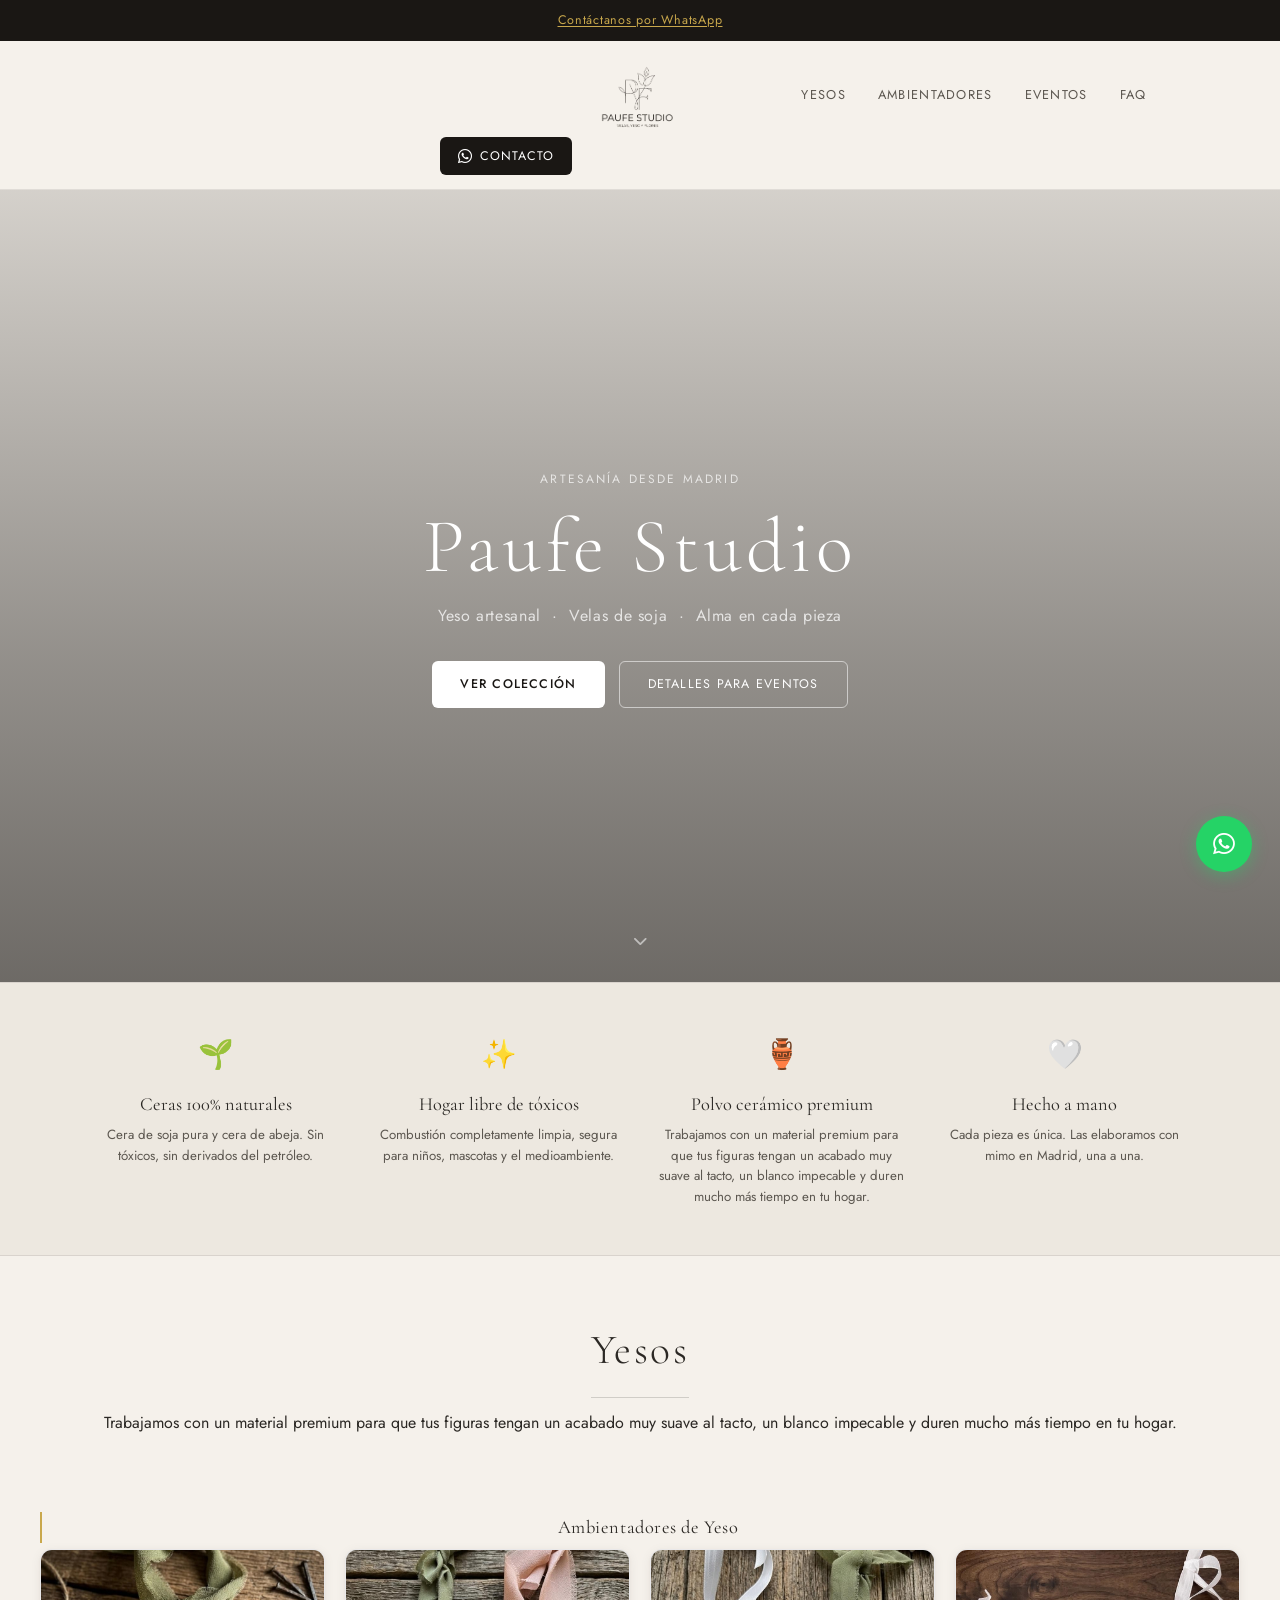
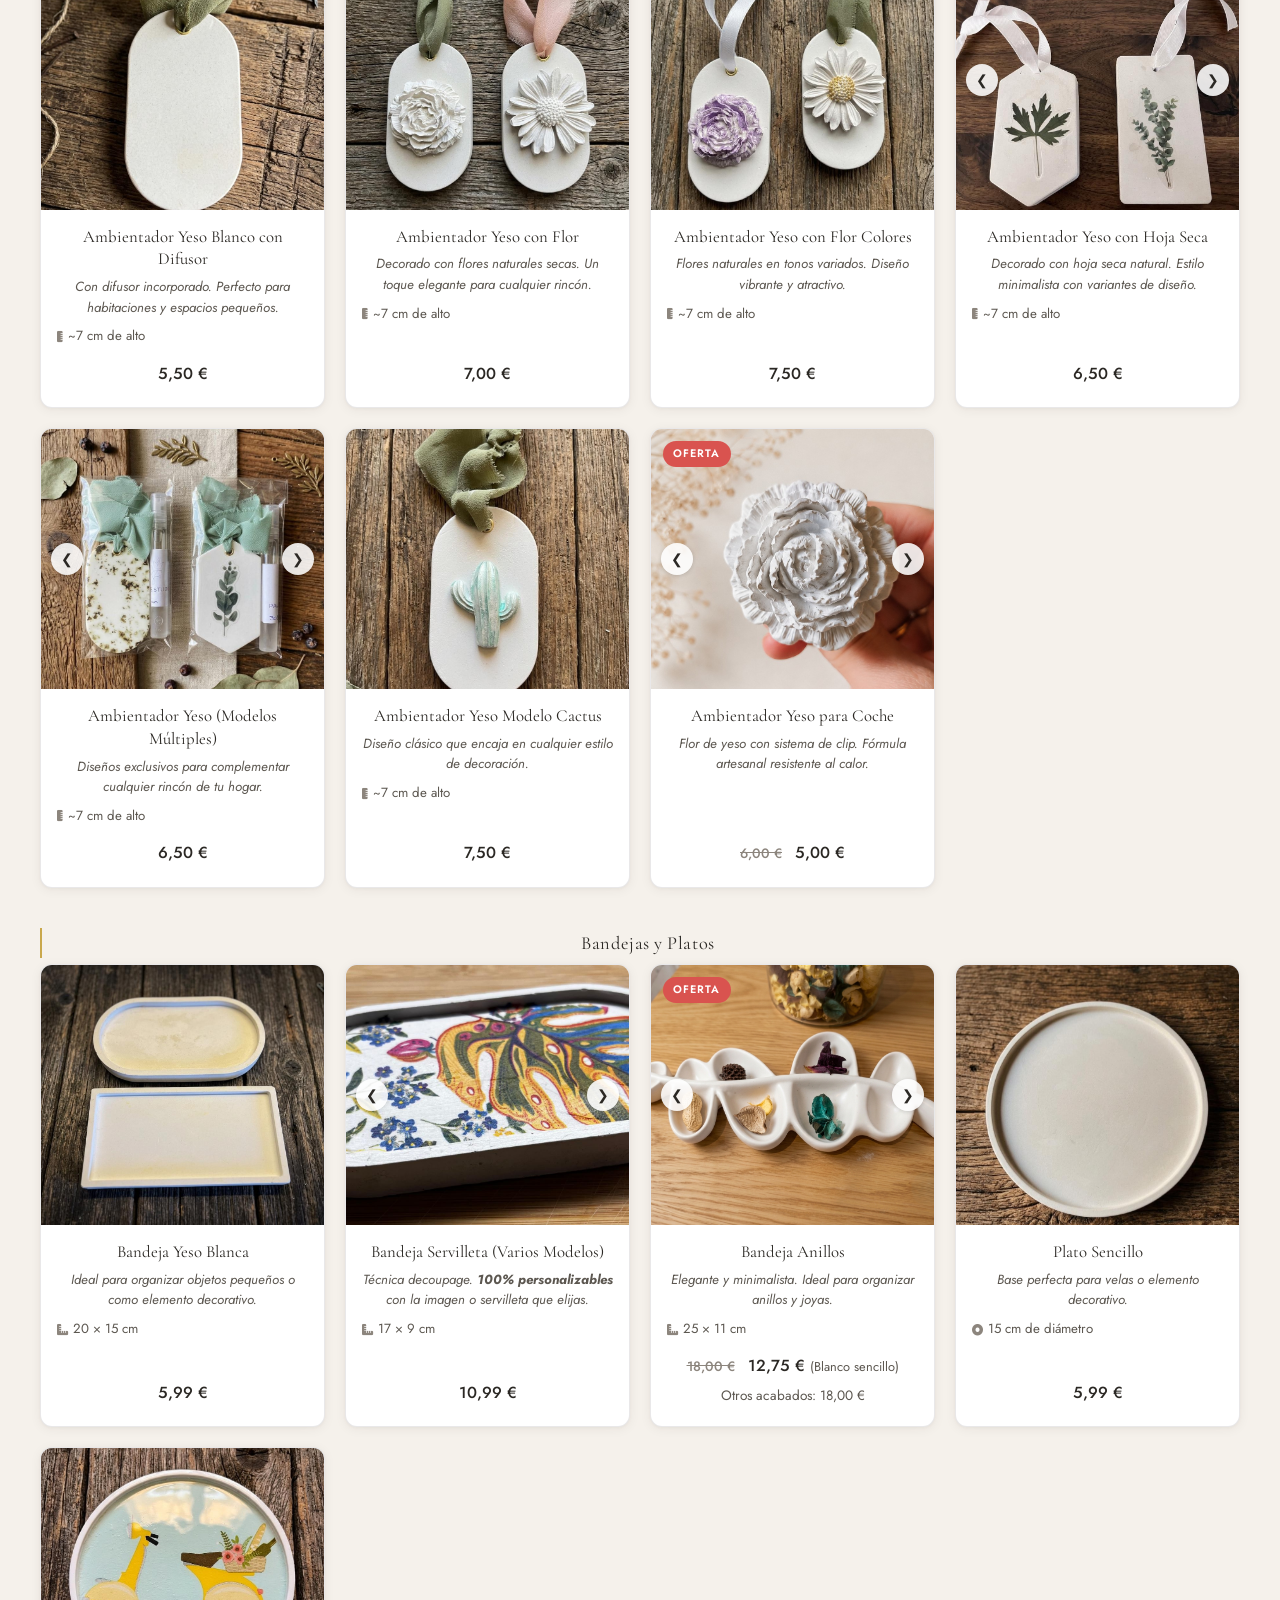
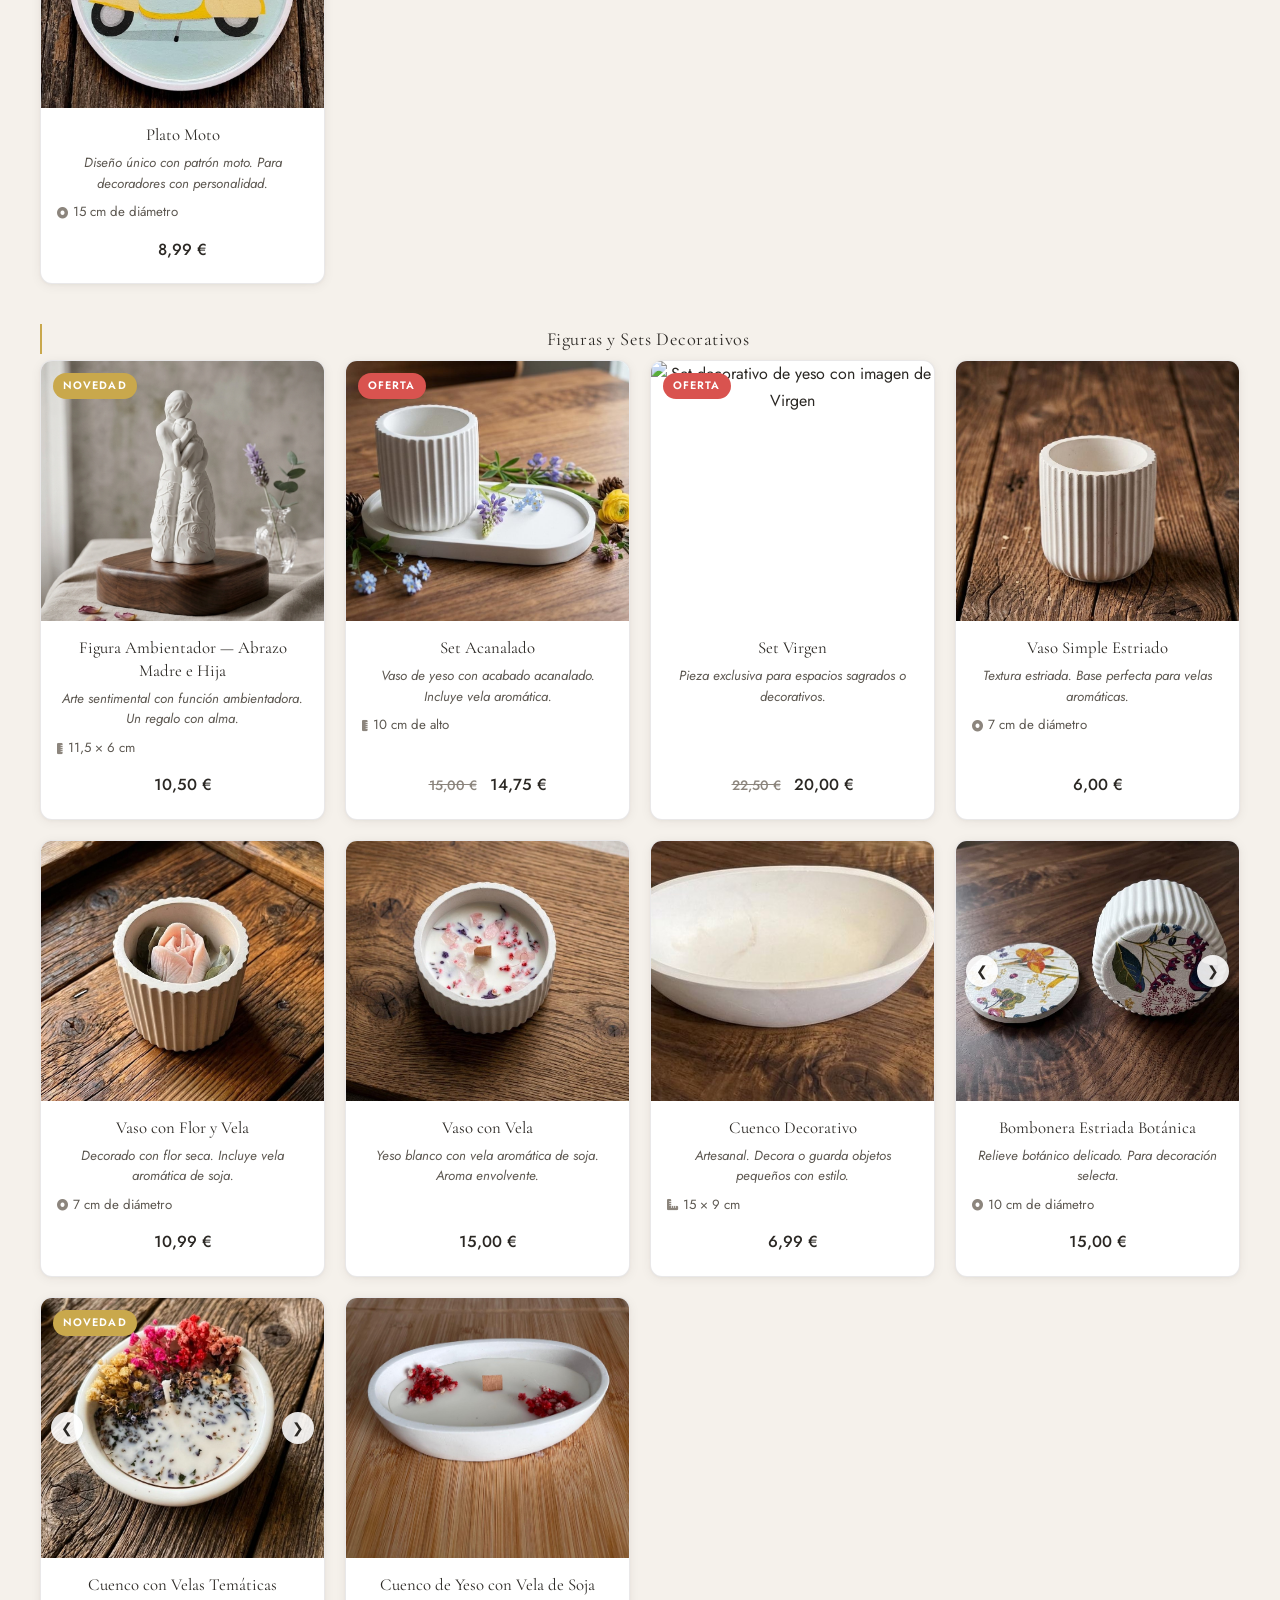
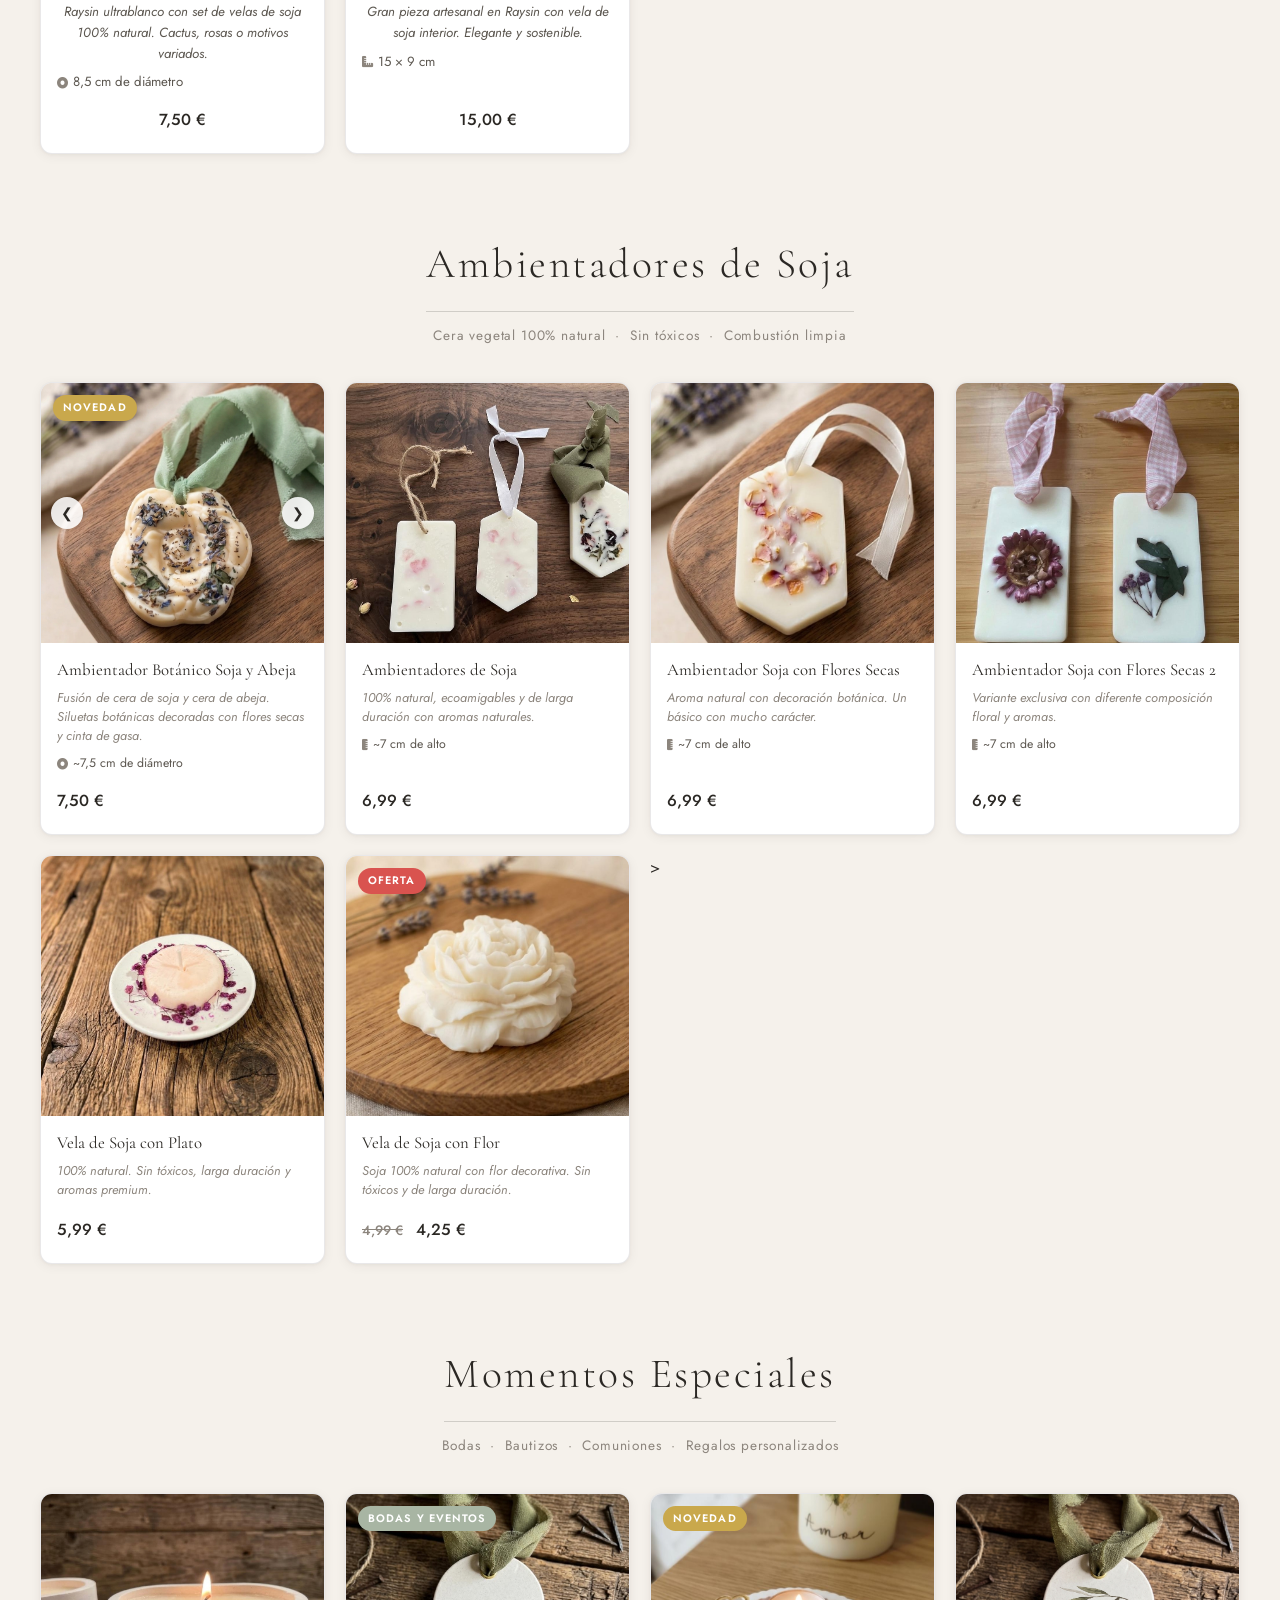
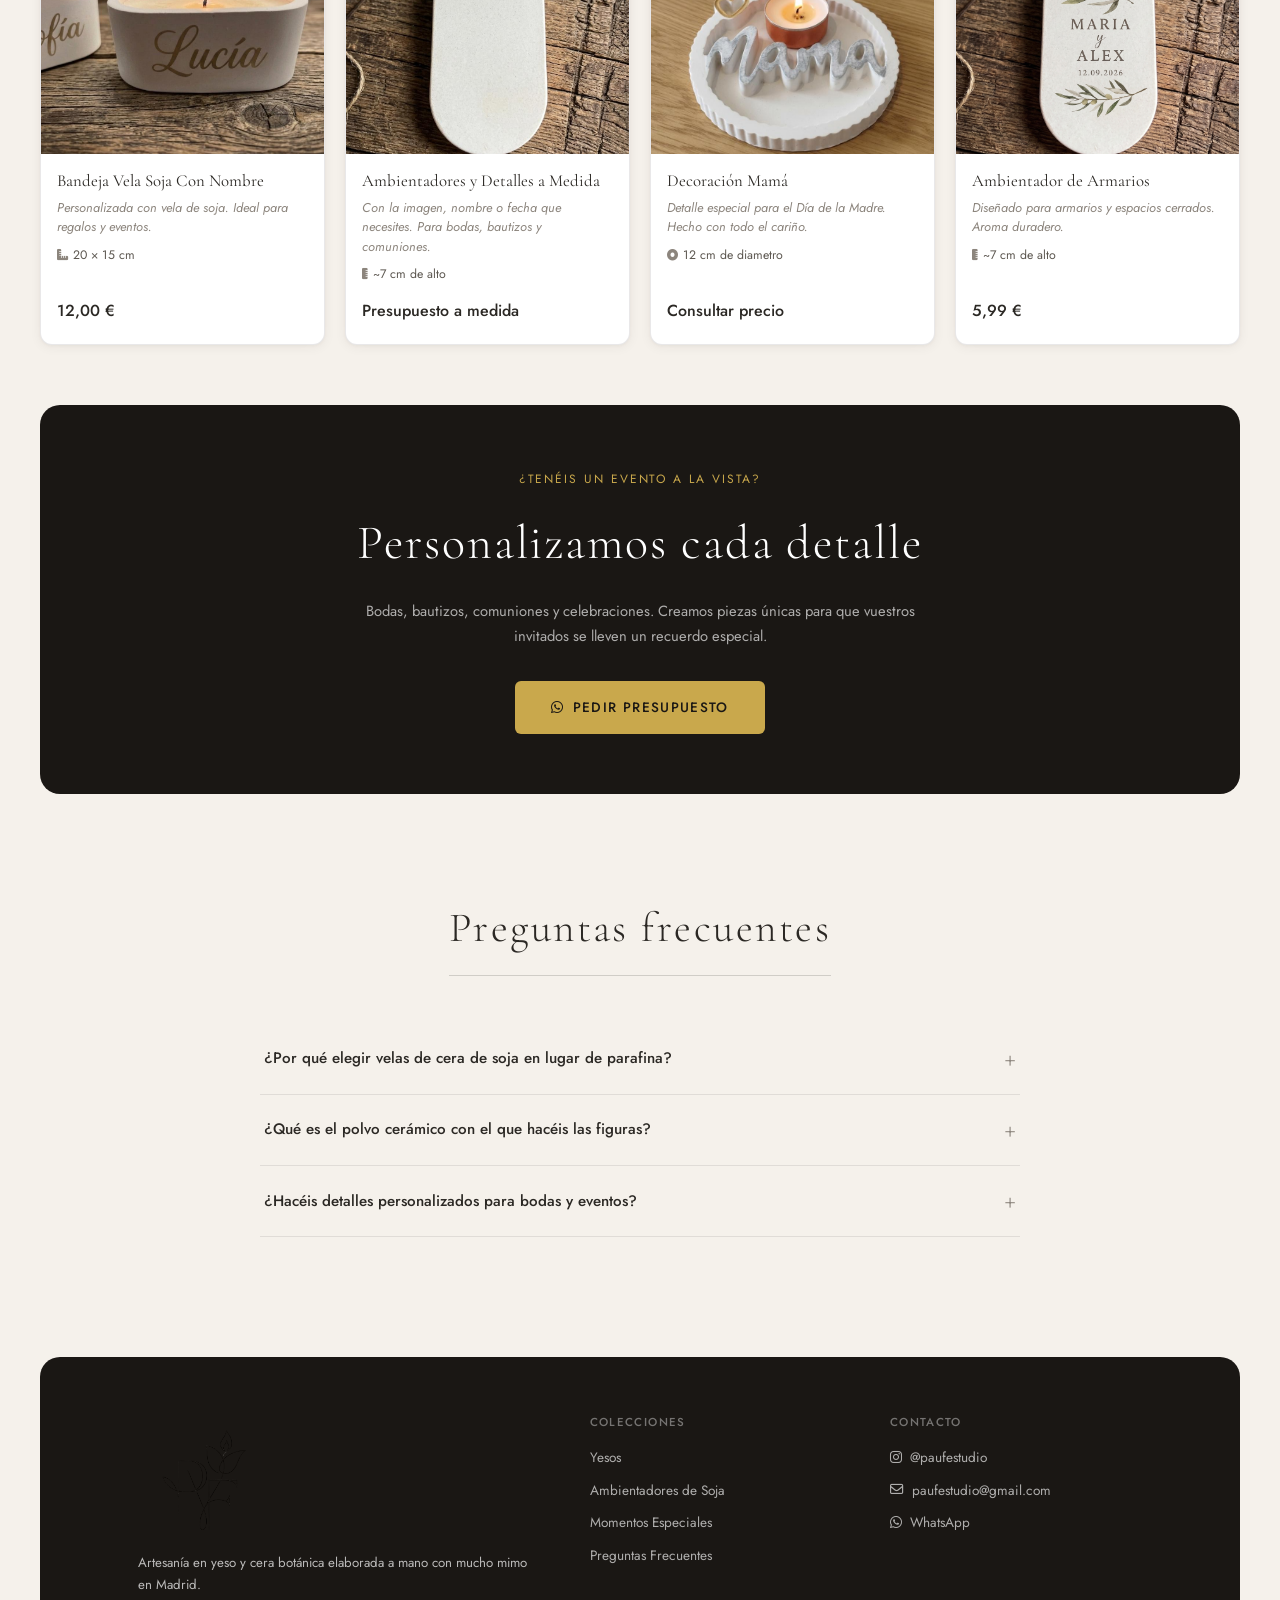
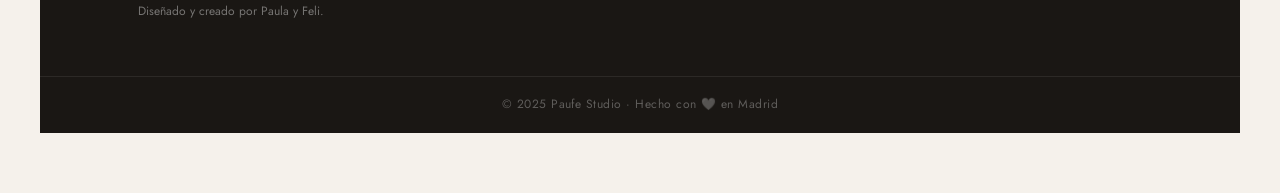
==== index.html @ 8da3b917 "Feat: Actualizar formato visual" ====
<!DOCTYPE html>
<html lang="es">
<head>
  <meta name="google-site-verification" content="SPGCWqAqXhBkE4mcBYiG1uzDIhpgE0pNJFR9-jR3Qe4" />
  <meta charset="UTF-8">
  <meta name="viewport" content="width=device-width, initial-scale=1.0">
  <meta name="description" content="Descubre Paufe Studio. Figuras decorativas de yeso artesanal y velas de cera de soja pura 100% natural. Detalles para eventos y decoración ecológica sin tóxicos desde Madrid.">
  <title>Paufe Studio | Velas de Soja, Yeso Artesanal y Decoración Sostenible</title>
  <link rel="stylesheet" href="https://cdnjs.cloudflare.com/ajax/libs/font-awesome/6.0.0-beta3/css/all.min.css">
  <link rel="preconnect" href="https://fonts.googleapis.com">
  <link href="https://fonts.googleapis.com/css2?family=Cormorant+Garamond:ital,wght@0,300;0,400;0,600;1,300;1,400&family=Jost:wght@300;400;500&display=swap" rel="stylesheet">
  <link rel="stylesheet" href="style.css">
  <link rel="icon" type="image/png" href="favicon.png">
</head>
<body>

  <audio id="musicaFondo" loop>
    <source src="audio/Where_Light_Settles.mp3" type="audio/mpeg">
  </audio>

  <!-- BARRA DE ANUNCIO -->
  <div class="announcement-bar">
    
    <a href="https://wa.me/34614591836">Contáctanos por WhatsApp</a>
  </div>

  <!-- NAVBAR -->
  <header class="navbar" id="navbar">
    <div class="nav-left">
      <button class="mobile-menu-toggle" id="mobileMenuToggle" aria-label="Abrir menú categorías">
        <i class="fas fa-bars"></i>
      </button>
    </div>
    <div class="logo-container">
      <a href="#inicio">
        <img src="cabecera-removebg.png" alt="Paufe Studio" class="logo">
      </a>
    </div>
    <nav class="nav-links" aria-label="Navegación principal">
      <a href="#yesos">Yesos</a>
      <a href="#soja">Ambientadores</a>
      <a href="#especiales">Eventos</a>
      <a href="#faq">FAQ</a>
    </nav>
    <div class="nav-right">
      <a href="https://wa.me/34614591836?text=¡Hola!%20He%20visto%20la%20web%20y%20me%20gustaría%20pedir%20información." class="btn-contact">
        <i class="fab fa-whatsapp"></i> Contacto
      </a>
    </div>
  </header>

  <!-- OVERLAY + SIDEBAR MÓVIL -->
  <div class="sidebar-overlay" id="sidebarOverlay"></div>
  <div class="sidebar-menu" id="sidebarMenu" aria-hidden="true">
    <button class="sidebar-close" id="sidebarClose" aria-label="Cerrar menú">&times;</button>
    <div class="sidebar-header">
      <img src="LogoPAUFE-removebg.png" alt="Logo Paufe Studio" class="sidebar-logo">
    </div>
    <nav class="products-nav" aria-label="Categorías">
      <h3>Categorías</h3>
      <ul>
        <li>
          <a href="#yesos"><i class="fas fa-palette"></i> Yesos</a>
          <ul>
            <li><a href="#yesos-ambientadores"><i class="fas fa-wind"></i> Ambientadores</a></li>
            <li><a href="#yesos-bandejas"><i class="fas fa-inbox"></i> Bandejas y Platos</a></li>
            <li><a href="#yesos-figuras"><i class="fas fa-shapes"></i> Figuras y Sets</a></li>
          </ul>
        </li>
        <li><a href="#soja"><i class="fas fa-seedling"></i> Ambientadores Soja</a></li>
        <li><a href="#especiales"><i class="fas fa-gift"></i> Momentos Especiales</a></li>
        <li><a href="#faq"><i class="fas fa-question-circle"></i> Preguntas frecuentes</a></li>
      </ul>
    </nav>
    <div class="sidebar-footer">
      <a href="https://www.instagram.com/paufestudio" target="_blank" aria-label="Instagram"><i class="fab fa-instagram"></i></a>
      <a href="mailto:paufestudio@gmail.com" aria-label="Email"><i class="far fa-envelope"></i></a>
    </div>
  </div>

  <!-- HERO -->
  <section id="inicio" class="hero" aria-label="Inicio">
    <div class="hero-bg" id="heroBg"></div>
    <div class="hero-overlay">
      <span class="hero-eyebrow">Artesanía desde Madrid</span>
      <h1>Paufe Studio</h1>
      <p>Yeso artesanal &nbsp;·&nbsp; Velas de soja &nbsp;·&nbsp; Alma en cada pieza</p>
      <div class="hero-actions">
        <a href="#yesos" class="btn-primary">Ver colección</a>
        <a href="#especiales" class="btn-ghost">Detalles para eventos</a>
      </div>
    </div>
    <div class="hero-scroll-hint" aria-hidden="true">
      <i class="fas fa-chevron-down"></i>
    </div>
  </section>

  <!-- PROPUESTA DE VALOR -->
  <section id="filosofia" class="values-section" aria-label="Nuestra filosofía">
    <div class="values-grid">
      <div class="value-item">
        <div class="value-icon" aria-hidden="true">🌱</div>
        <h3>Ceras 100% naturales</h3>
        <p>Cera de soja pura y cera de abeja. Sin tóxicos, sin derivados del petróleo.</p>
      </div>
      <div class="value-item">
        <div class="value-icon" aria-hidden="true">✨</div>
        <h3>Hogar libre de tóxicos</h3>
        <p>Combustión completamente limpia, segura para niños, mascotas y el medioambiente.</p>
      </div>
      <div class="value-item">
        <div class="value-icon" aria-hidden="true">🏺</div>
        <h3>Polvo cerámico premium</h3>
        <p>Trabajamos con un material premium para que tus figuras tengan un acabado muy suave al tacto, un blanco impecable y duren mucho más tiempo en tu hogar.</p>
      </div>
      <div class="value-item">
        <div class="value-icon" aria-hidden="true">🤍</div>
        <h3>Hecho a mano</h3>
        <p>Cada pieza es única. Las elaboramos con mimo en Madrid, una a una.</p>
      </div>
    </div>
  </section>

  <!-- CONTENIDO PRINCIPAL -->
  <main class="main-content">

    <!-- SECCIÓN: YESOS -->
    <section id="yesos" aria-label="Yesos">
      <div class="section-header">
        <h2 class="category-title">Yesos</h2>
        <p>Trabajamos con un material premium para que tus figuras tengan un acabado muy suave al tacto, un blanco impecable y duren mucho más tiempo en tu hogar.</p>
    </div>
      <div class="value-item">
  

      <h3 class="subcategory-title" id="yesos-ambientadores">Ambientadores de Yeso</h3>
      <div class="products-grid">

        <div class="file-card">
          <img src="AmbientadoresYeso.jpeg" alt="Ambientador de yeso blanco con difusor" loading="lazy">
          <div class="file-info">
            <h4>Ambientador Yeso Blanco con Difusor</h4>
            <p class="product-description">Con difusor incorporado. Perfecto para habitaciones y espacios pequeños.</p>
            <p class="product-measurements"><i class="fas fa-ruler-vertical" aria-hidden="true"></i> ~7 cm de alto</p>
            <span class="file-price">5,50 €</span>
          </div>
        </div>

        <div class="file-card">
          <img src="AmbientadoresYesoFlor.jpeg" alt="Ambientador de yeso con flor natural seca" loading="lazy">
          <div class="file-info">
            <h4>Ambientador Yeso con Flor</h4>
            <p class="product-description">Decorado con flores naturales secas. Un toque elegante para cualquier rincón.</p>
            <p class="product-measurements"><i class="fas fa-ruler-vertical" aria-hidden="true"></i> ~7 cm de alto</p>
            <span class="file-price">7,00 €</span>
          </div>
        </div>

        <div class="file-card">
          <img src="AmbientadoreYesoFlorColores.jpeg" alt="Ambientador de yeso con flores de colores" loading="lazy">
          <div class="file-info">
            <h4>Ambientador Yeso con Flor Colores</h4>
            <p class="product-description">Flores naturales en tonos variados. Diseño vibrante y atractivo.</p>
            <p class="product-measurements"><i class="fas fa-ruler-vertical" aria-hidden="true"></i> ~7 cm de alto</p>
            <span class="file-price">7,50 €</span>
          </div>
        </div>

        <div class="file-card product-card">
          <div class="carousel-container" id="carousel-hoja-seca">
            <div class="carousel-inner">
              <img src="AmbientadoresYesoHojaSeca.jpeg" class="active" alt="Ambientador yeso con hoja seca - vista 1" loading="lazy">
              <img src="AmbientadoresYesoHojaSeca1.jpeg" alt="Ambientador yeso con hoja seca - vista 2" loading="lazy">
            </div>
            <button class="nav-btn prev" onclick="cambiarSlide('carousel-hoja-seca', -1)" aria-label="Imagen anterior">&#10094;</button>
            <button class="nav-btn next" onclick="cambiarSlide('carousel-hoja-seca', 1)" aria-label="Imagen siguiente">&#10095;</button>
          </div>
          <div class="file-info">
            <h4>Ambientador Yeso con Hoja Seca</h4>
            <p class="product-description">Decorado con hoja seca natural. Estilo minimalista con variantes de diseño.</p>
            <p class="product-measurements"><i class="fas fa-ruler-vertical" aria-hidden="true"></i> ~7 cm de alto</p>
            <span class="file-price">6,50 €</span>
          </div>
        </div>

        <div class="file-card product-card">
          <div class="carousel-container" id="carousel-ambientadores-modelos">
            <div class="carousel-inner">
              <img src="AmbientadoresYeso2.jpeg" class="active" alt="Ambientador de yeso modelo 2" loading="lazy">
              <img src="AmbientadoresYeso3.jpeg" alt="Ambientador de yeso modelo 3" loading="lazy">
            </div>
            <button class="nav-btn prev" onclick="cambiarSlide('carousel-ambientadores-modelos', -1)" aria-label="Imagen anterior">&#10094;</button>
            <button class="nav-btn next" onclick="cambiarSlide('carousel-ambientadores-modelos', 1)" aria-label="Imagen siguiente">&#10095;</button>
          </div>
          <div class="file-info">
            <h4>Ambientador Yeso (Modelos Múltiples)</h4>
            <p class="product-description">Diseños exclusivos para complementar cualquier rincón de tu hogar.</p>
            <p class="product-measurements"><i class="fas fa-ruler-vertical" aria-hidden="true"></i> ~7 cm de alto</p>
            <span class="file-price">6,50 €</span>
          </div>
        </div>

        <div class="file-card">
          <img src="AmbientadorYeso.jpeg" alt="Ambientador de yeso modelo cactus" loading="lazy">
          <div class="file-info">
            <h4>Ambientador Yeso Modelo Cactus</h4>
            <p class="product-description">Diseño clásico que encaja en cualquier estilo de decoración.</p>
            <p class="product-measurements"><i class="fas fa-ruler-vertical" aria-hidden="true"></i> ~7 cm de alto</p>
            <span class="file-price">7,50 €</span>
          </div>
        </div>

        <div class="file-card product-card">
          <span class="badge-novedad badge-oferta">Oferta</span>
          <div class="carousel-container" id="carousel-coche">
            <div class="carousel-inner">
              <img src="AmbientadorYesoCoche1.jpeg" class="active" alt="Ambientador para coche en forma de flor de yeso artesanal" loading="lazy">
              <img src="AmbientadorYesoCoche2.jpeg" alt="Vista del clip del ambientador para coche" loading="lazy">
            </div>
            <button class="nav-btn prev" onclick="cambiarSlide('carousel-coche', -1)" aria-label="Imagen anterior">&#10094;</button>
            <button class="nav-btn next" onclick="cambiarSlide('carousel-coche', 1)" aria-label="Imagen siguiente">&#10095;</button>
          </div>
          <div class="file-info">
            <h4>Ambientador Yeso para Coche</h4>
            <p class="product-description">Flor de yeso con sistema de clip. Fórmula artesanal resistente al calor.</p>
            <span class="file-price">
              <span class="price-original">6,00 €</span> 5,00 €
            </span>
          </div>
        </div>

      </div>

      <h3 class="subcategory-title" id="yesos-bandejas">Bandejas y Platos</h3>
      <div class="products-grid">

        <div class="file-card">
          <img src="BandejasYesoBlancas.jpeg" alt="Bandeja de yeso blanca artesanal" loading="lazy">
          <div class="file-info">
            <h4>Bandeja Yeso Blanca</h4>
            <p class="product-description">Ideal para organizar objetos pequeños o como elemento decorativo.</p>
            <p class="product-measurements"><i class="fas fa-ruler-combined" aria-hidden="true"></i> 20 × 15 cm</p>
            <span class="file-price">5,99 €</span>
          </div>
        </div>

        <div class="file-card product-card">
          <div class="carousel-container" id="carousel-bandejas-servilleta">
            <div class="carousel-inner">
              <img src="BandejaYesoServilletaModelo1.jpeg" class="active" alt="Bandeja servilleta decoupage - modelo 1" loading="lazy">
              <img src="BandejaYesoServilletaModelo2.jpeg" alt="Bandeja servilleta decoupage - modelo 2" loading="lazy">
              <img src="BandejaYesoRectangularServilleta.jpeg" alt="Bandeja rectangular con servilleta" loading="lazy">
              <img src="BandejaYesoHojaSEca.jpeg" alt="Bandeja de yeso con hoja seca" loading="lazy">
            </div>
            <button class="nav-btn prev" onclick="cambiarSlide('carousel-bandejas-servilleta', -1)" aria-label="Imagen anterior">&#10094;</button>
            <button class="nav-btn next" onclick="cambiarSlide('carousel-bandejas-servilleta', 1)" aria-label="Imagen siguiente">&#10095;</button>
          </div>
          <div class="file-info">
            <h4>Bandeja Servilleta (Varios Modelos)</h4>
            <p class="product-description">Técnica decoupage. <strong>100% personalizables</strong> con la imagen o servilleta que elijas.</p>
            <p class="product-measurements"><i class="fas fa-ruler-combined" aria-hidden="true"></i> 17 × 9 cm</p>
            <span class="file-price">10,99 €</span>
          </div>
        </div>

        <div class="file-card product-card">
          
		  <span class="badge-novedad badge-oferta">Oferta</span>
          <div class="carousel-container" id="carousel-bandeja-anillos">
            <div class="carousel-inner">
              <img src="BandejaAnillos.png" class="active" alt="Bandeja de yeso minimalista para anillos y joyas" loading="lazy">
              <img src="BandejaAnillosDorado.jpeg" alt="Bandeja para joyas en yeso con detalle dorado" loading="lazy">
            </div>
            <button class="nav-btn prev" onclick="cambiarSlide('carousel-bandeja-anillos', -1)" aria-label="Imagen anterior">&#10094;</button>
            <button class="nav-btn next" onclick="cambiarSlide('carousel-bandeja-anillos', 1)" aria-label="Imagen siguiente">&#10095;</button>
          </div>
          <div class="file-info">
            <h4>Bandeja Anillos</h4>
            <p class="product-description">Elegante y minimalista. Ideal para organizar anillos y joyas.</p>
            <p class="product-measurements"><i class="fas fa-ruler-combined" aria-hidden="true"></i> 25 × 11 cm</p>
            <!-- Actualización de precios y acabados -->
			<span class="file-price">
			  <span class="price-original">18,00 €</span> 12,75 € <span style="font-size: 0.8rem; font-weight: normal; color: var(--text-mid);">(Blanco sencillo)</span>
			  <div style="font-size: 0.85rem; font-weight: normal; color: var(--text-mid); margin-top: 4px;">Otros acabados: 18,00 €</div>
			</span>
          </div>
        </div>

        <div class="file-card">
          <img src="plato.jpeg" alt="Plato de yeso sencillo" loading="lazy">
          <div class="file-info">
            <h4>Plato Sencillo</h4>
            <p class="product-description">Base perfecta para velas o elemento decorativo.</p>
            <p class="product-measurements"><i class="fas fa-circle-dot" aria-hidden="true"></i> 15 cm de diámetro</p>
            <span class="file-price">5,99 €</span>
          </div>
        </div>

        <div class="file-card">
          <img src="platoMoto.jpeg" alt="Plato de yeso con diseño moto" loading="lazy">
          <div class="file-info">
            <h4>Plato Moto</h4>
            <p class="product-description">Diseño único con patrón moto. Para decoradores con personalidad.</p>
            <p class="product-measurements"><i class="fas fa-circle-dot" aria-hidden="true"></i> 15 cm de diámetro</p>
            <span class="file-price">8,99 €</span>
          </div>
        </div>

      </div>

      <h3 class="subcategory-title" id="yesos-figuras">Figuras y Sets Decorativos</h3>
      <div class="products-grid">

        <div class="file-card">
          <span class="badge-novedad">Novedad</span>
          <img src="AbrazoMadreHija.png" alt="Figura decorativa de yeso abrazo madre e hija" loading="lazy">
          <div class="file-info">
            <h4>Figura Ambientador — Abrazo Madre e Hija</h4>
            <p class="product-description">Arte sentimental con función ambientadora. Un regalo con alma.</p>
            <p class="product-measurements"><i class="fas fa-ruler-vertical" aria-hidden="true"></i> 11,5 × 6 cm</p>
            <span class="file-price">10,50 €</span>
          </div>
        </div>

        <div class="file-card">
          <span class="badge-novedad badge-oferta">Oferta</span>
          <img src="SetAcanalado.jpeg" alt="Set de yeso acanalado con vela aromática" loading="lazy">
          <div class="file-info">
            <h4>Set Acanalado</h4>
            <p class="product-description">Vaso de yeso con acabado acanalado. Incluye vela aromática.</p>
            <p class="product-measurements"><i class="fas fa-ruler-vertical" aria-hidden="true"></i> 10 cm de alto</p>
            <span class="file-price">
              <span class="price-original">15,00 €</span> 14,75 €
            </span>
          </div>
        </div>

        <div class="file-card">
          <span class="badge-novedad badge-oferta">Oferta</span>
          <img src="SetVirgen.png" alt="Set decorativo de yeso con imagen de Virgen" loading="lazy">
          <div class="file-info">
            <h4>Set Virgen</h4>
            <p class="product-description">Pieza exclusiva para espacios sagrados o decorativos.</p>
            <span class="file-price">
              <span class="price-original">22,50 €</span> 20,00 €
            </span>
          </div>
        </div>

        <div class="file-card">
          <img src="VasoYeso.jpeg" alt="Vaso de yeso simple estriado" loading="lazy">
          <div class="file-info">
            <h4>Vaso Simple Estriado</h4>
            <p class="product-description">Textura estriada. Base perfecta para velas aromáticas.</p>
            <p class="product-measurements"><i class="fas fa-circle-dot" aria-hidden="true"></i> 7 cm de diámetro</p>
            <span class="file-price">6,00 €</span>
          </div>
        </div>

        <div class="file-card">
          <img src="VasoFlorVela.jpeg" alt="Vaso de yeso con flor seca y vela de soja" loading="lazy">
          <div class="file-info">
            <h4>Vaso con Flor y Vela</h4>
            <p class="product-description">Decorado con flor seca. Incluye vela aromática de soja.</p>
            <p class="product-measurements"><i class="fas fa-circle-dot" aria-hidden="true"></i> 7 cm de diámetro</p>
            <span class="file-price">10,99 €</span>
          </div>
        </div>

        <div class="file-card">
          <img src="VasoVela.jpeg" alt="Vaso de yeso blanco con vela aromática" loading="lazy">
          <div class="file-info">
            <h4>Vaso con Vela</h4>
            <p class="product-description">Yeso blanco con vela aromática de soja. Aroma envolvente.</p>
            <span class="file-price">15,00 €</span>
          </div>
        </div>

        <div class="file-card">
          <img src="cuenco.jpeg" alt="Cuenco decorativo de yeso artesanal" loading="lazy">
          <div class="file-info">
            <h4>Cuenco Decorativo</h4>
            <p class="product-description">Artesanal. Decora o guarda objetos pequeños con estilo.</p>
            <p class="product-measurements"><i class="fas fa-ruler-combined" aria-hidden="true"></i> 15 × 9 cm</p>
            <span class="file-price">6,99 €</span>
          </div>
        </div>

        <div class="file-card product-card">
          <div class="carousel-container" id="carousel-bombonera">
            <div class="carousel-inner">
              <img src="Bombonera Estriada Botánica1.jpeg" class="active" alt="Bombonera estriada botánica de yeso - vista 1" loading="lazy">
              <img src="Bombonera Estriada Botánica.jpeg" alt="Bombonera estriada botánica de yeso - vista 2" loading="lazy">
            </div>
            <button class="nav-btn prev" onclick="cambiarSlide('carousel-bombonera', -1)" aria-label="Imagen anterior">&#10094;</button>
            <button class="nav-btn next" onclick="cambiarSlide('carousel-bombonera', 1)" aria-label="Imagen siguiente">&#10095;</button>
          </div>
          <div class="file-info">
            <h4>Bombonera Estriada Botánica</h4>
            <p class="product-description">Relieve botánico delicado. Para decoración selecta.</p>
            <p class="product-measurements"><i class="fas fa-circle-dot" aria-hidden="true"></i> 10 cm de diámetro</p>
            <span class="file-price">15,00 €</span>
          </div>
        </div>

        <div class="file-card product-card">
          <span class="badge-novedad">Novedad</span>
          <div class="carousel-container" id="carousel-cuencos-velas">
            <div class="carousel-inner">
              <img src="CuencoVelasVarias.jpeg" class="active" alt="Cuenco de yeso con velas temáticas variadas" loading="lazy">
              <img src="CuancoVelasCaptus.jpeg" alt="Cuenco de yeso con velas temáticas cactus" loading="lazy">
              <img src="CuancoVelasRosas.jpeg" alt="Cuenco de yeso con velas temáticas rosas" loading="lazy">
            </div>
            <button class="nav-btn prev" onclick="cambiarSlide('carousel-cuencos-velas', -1)" aria-label="Imagen anterior">&#10094;</button>
            <button class="nav-btn next" onclick="cambiarSlide('carousel-cuencos-velas', 1)" aria-label="Imagen siguiente">&#10095;</button>
          </div>
          <div class="file-info">
            <h4>Cuenco con Velas Temáticas</h4>
            <p class="product-description">Raysin ultrablanco con set de velas de soja 100% natural. Cactus, rosas o motivos variados.</p>
            <p class="product-measurements"><i class="fas fa-circle-dot" aria-hidden="true"></i> 8,5 cm de diámetro</p>
            <span class="file-price">7,50 €</span>
          </div>
        </div>

        <div class="file-card">
          <img src="CuencoVela.jpeg" alt="Cuenco de yeso artesanal con vela de soja interior" loading="lazy">
          <div class="file-info">
            <h4>Cuenco de Yeso con Vela de Soja</h4>
            <p class="product-description">Gran pieza artesanal en Raysin con vela de soja interior. Elegante y sostenible.</p>
            <p class="product-measurements"><i class="fas fa-ruler-combined" aria-hidden="true"></i> 15 × 9 cm</p>
            <span class="file-price">15,00 €</span>
          </div>
        </div>

      </div>
    </section>

    <!-- SECCIÓN: AMBIENTADORES DE SOJA -->
    <section id="soja" aria-label="Ambientadores de Soja">
      <div class="section-header">
        <h2 class="category-title">Ambientadores de Soja</h2>
        <p class="section-subtitle">Cera vegetal 100% natural &nbsp;·&nbsp; Sin tóxicos &nbsp;·&nbsp; Combustión limpia</p>
      </div>
      <div class="products-grid">

        <div class="file-card product-card">
          <span class="badge-novedad">Novedad</span>
          <div class="carousel-container" id="carousel-soja-abeja">
            <div class="carousel-inner">
              <img src="AmbientadorSoja+ceraAbeja.jpeg" class="active" alt="Ambientador botánico de soja y cera de abeja - forma flor" loading="lazy">
              <img src="VelaSojaCeraOvalada.jpeg" alt="Ambientador botánico de soja y cera de abeja - forma ovalada" loading="lazy">
            </div>
            <button class="nav-btn prev" onclick="cambiarSlide('carousel-soja-abeja', -1)" aria-label="Imagen anterior">&#10094;</button>
            <button class="nav-btn next" onclick="cambiarSlide('carousel-soja-abeja', 1)" aria-label="Imagen siguiente">&#10095;</button>
          </div>
          <div class="file-info">
            <h4>Ambientador Botánico Soja y Abeja</h4>
            <p class="product-description">Fusión de cera de soja y cera de abeja. Siluetas botánicas decoradas con flores secas y cinta de gasa.</p>
            <p class="product-measurements"><i class="fas fa-circle-dot" aria-hidden="true"></i> ~7,5 cm de diámetro</p>
            <span class="file-price">7,50 €</span>
          </div>
        </div>

        <div class="file-card">
          <img src="AmbientadoresSoja.jpeg" alt="Ambientadores de cera de soja natural" loading="lazy">
          <div class="file-info">
            <h4>Ambientadores de Soja</h4>
            <p class="product-description">100% natural, ecoamigables y de larga duración con aromas naturales.</p>
            <p class="product-measurements"><i class="fas fa-ruler-vertical" aria-hidden="true"></i> ~7 cm de alto</p>
            <span class="file-price">6,99 €</span>
          </div>
        </div>

        <div class="file-card">
          <img src="AmbientadorSojaFloresSecas.jpeg" alt="Ambientador de soja con flores secas naturales" loading="lazy">
          <div class="file-info">
            <h4>Ambientador Soja con Flores Secas</h4>
            <p class="product-description">Aroma natural con decoración botánica. Un básico con mucho carácter.</p>
            <p class="product-measurements"><i class="fas fa-ruler-vertical" aria-hidden="true"></i> ~7 cm de alto</p>
            <span class="file-price">6,99 €</span>
          </div>
        </div>

        <div class="file-card">
          <img src="AmbientadoresSojaFloresSecas2.jpeg" alt="Ambientador de soja con flores secas - modelo 2" loading="lazy">
          <div class="file-info">
            <h4>Ambientador Soja con Flores Secas 2</h4>
            <p class="product-description">Variante exclusiva con diferente composición floral y aromas.</p>
            <p class="product-measurements"><i class="fas fa-ruler-vertical" aria-hidden="true"></i> ~7 cm de alto</p>
            <span class="file-price">6,99 €</span>
          </div>
        </div>

        <div class="file-card">
          <img src="VelaSoja.jpeg" alt="Vela de cera de soja natural con plato" loading="lazy">
          <div class="file-info">
            <h4>Vela de Soja con Plato</h4>
            <p class="product-description">100% natural. Sin tóxicos, larga duración y aromas premium.</p>
            <span class="file-price">5,99 €</span>
          </div>
        </div>

        <div class="file-card">
          <span class="badge-novedad badge-oferta">Oferta</span>
          <img src="VelaSojaFlor.jpeg" alt="Vela de cera de soja con flor decorativa" loading="lazy">
          <div class="file-info">
            <h4>Vela de Soja con Flor</h4>
            <p class="product-description">Soja 100% natural con flor decorativa. Sin tóxicos y de larga duración.</p>
            <span class="file-price">
              <span class="price-original">4,99 €</span> 4,25 €
            </span>
          </div>
        </div>>

      </div>
    </section>

    <!-- SECCIÓN: MOMENTOS ESPECIALES -->
    <section id="especiales" aria-label="Momentos especiales">
      <div class="section-header">
        <h2 class="category-title">Momentos Especiales</h2>
        <p class="section-subtitle">Bodas &nbsp;·&nbsp; Bautizos &nbsp;·&nbsp; Comuniones &nbsp;·&nbsp; Regalos personalizados</p>
      </div>
      <div class="products-grid">

        <div class="file-card">
          <img src="BandejaVelaSojaConNombre.jpeg" alt="Bandeja personalizada con vela de soja y nombre" loading="lazy">
          <div class="file-info">
            <h4>Bandeja Vela Soja Con Nombre</h4>
            <p class="product-description">Personalizada con vela de soja. Ideal para regalos y eventos.</p>
            <p class="product-measurements"><i class="fas fa-ruler-combined" aria-hidden="true"></i> 20 × 15 cm</p>
            <span class="file-price">12,00 €</span>
          </div>
        </div>

        <div class="file-card">
          <span class="badge-novedad" style="background-color:#a8b5a3;">Bodas y Eventos</span>
          <img src="AmbientadoresYeso.jpeg" alt="Ambientadores de yeso personalizados para bodas y bautizos" loading="lazy">
          <div class="file-info">
            <h4>Ambientadores y Detalles a Medida</h4>
            <p class="product-description">Con la imagen, nombre o fecha que necesites. Para bodas, bautizos y comuniones.</p>
			<p class="product-measurements"><i class="fas fa-ruler-vertical" aria-hidden="true"></i> ~7 cm de alto</p>
            <span class="file-price">Presupuesto a medida</span>
          </div>
        </div>

        <div class="file-card">
          <span class="badge-novedad">Novedad</span>
          <img src="DecaracionMama.jpeg" alt="Decoración especial para el Día de la Madre" loading="lazy">
          <div class="file-info">
            <h4>Decoración Mamá</h4>
            <p class="product-description">Detalle especial para el Día de la Madre. Hecho con todo el cariño.</p>
			<p class="product-measurements"><i class="fas fa-circle-dot" aria-hidden="true"></i> 12 cm de diametro</p>
            <span class="file-price">Consultar precio</span>
          </div>
        </div>

        <div class="file-card">
          <img src="AmbientadorArmarios.jpeg" alt="Ambientador de yeso especial para armarios" loading="lazy">
          <div class="file-info">
            <h4>Ambientador de Armarios</h4>
            <p class="product-description">Diseñado para armarios y espacios cerrados. Aroma duradero.</p>
            <p class="product-measurements"><i class="fas fa-ruler-vertical" aria-hidden="true"></i> ~7 cm de alto</p>
            <span class="file-price">5,99 €</span>
          </div>
        </div>

      </div>
    </section>

    <!-- BANNER EVENTOS -->
    <div class="events-banner" aria-label="Eventos personalizados">
      <div class="events-banner-content">
        <span class="events-eyebrow">¿Tenéis un evento a la vista?</span>
        <h2>Personalizamos cada detalle</h2>
        <p>Bodas, bautizos, comuniones y celebraciones. Creamos piezas únicas para que vuestros invitados se lleven un recuerdo especial.</p>
        <a href="https://wa.me/34614591836?text=¡Hola!%20Me%20interesa%20un%20presupuesto%20para%20los%20detalles%20de%20mi%20evento."
           class="btn-primary btn-large">
          <i class="fab fa-whatsapp" aria-hidden="true"></i> Pedir presupuesto
        </a>
      </div>
    </div>

    <!-- FAQ -->
    <section id="faq" class="faq-section" aria-label="Preguntas frecuentes">
      <div class="section-header">
        <h2 class="category-title">Preguntas frecuentes</h2>
      </div>
      <div class="faq-list">
        <details class="faq-item">
          <summary>¿Por qué elegir velas de cera de soja en lugar de parafina?</summary>
          <p>La parafina es un derivado del petróleo que emite toxinas al quemarse. Nuestras velas están hechas con cera de soja 100% natural, ofreciendo una combustión limpia, sin humo negro ni disruptores endocrinos. Son totalmente seguras para tu hogar, niños y mascotas.</p>
        </details>
        <details class="faq-item">
          <summary>¿Qué es el polvo cerámico con el que hacéis las figuras?</summary>
          <p>Están hechas con un polvo cerámico de calidad premium. A diferencia del yeso corriente, este material nos permite conseguir un acabado súper sedoso, sin imperfecciones y mucho más resistente, ideal para que decoren tus rincones favoritos durante años.</p>
        </details>
        <details class="faq-item">
          <summary>¿Hacéis detalles personalizados para bodas y eventos?</summary>
          <p>¡Por supuesto! Todas nuestras figuras se pueden hacer a gusto del cliente. Personalizamos bandejas con técnica decoupage y creamos ambientadores con la imagen o temática que necesites para tu boda, comunión o bautizo. Escríbenos por WhatsApp y daremos forma a tu idea.</p>
        </details>
        
      </div>
    </section>

    <!-- FOOTER -->
    <footer class="site-footer" aria-label="Pie de página">
      <div class="footer-inner">
        <div class="footer-brand">
          <img src="LogoPAUFE-removebg.png" alt="Paufe Studio" class="footer-logo">
          <p>Artesanía en yeso y cera botánica elaborada a mano con mucho mimo en Madrid.</p>
          <p class="footer-sub">Diseñado y creado por Paula y Feli.</p>
        </div>
        <div class="footer-links">
          <h4>Colecciones</h4>
          <a href="#yesos">Yesos</a>
          <a href="#soja">Ambientadores de Soja</a>
          <a href="#especiales">Momentos Especiales</a>
          <a href="#faq">Preguntas Frecuentes</a>
        </div>
        <div class="footer-contact">
          <h4>Contacto</h4>
          <a href="https://www.instagram.com/paufestudio" target="_blank">
            <i class="fab fa-instagram" aria-hidden="true"></i> @paufestudio
          </a>
          <a href="mailto:paufestudio@gmail.com">
            <i class="far fa-envelope" aria-hidden="true"></i> paufestudio@gmail.com
          </a>
          <a href="https://wa.me/34614591836">
            <i class="fab fa-whatsapp" aria-hidden="true"></i> WhatsApp
          </a>
        </div>
      </div>
      <div class="footer-bottom">
        <p>© 2025 Paufe Studio · Hecho con 🤍 en Madrid</p>
      </div>
    </footer>

  </main>

  <!-- LIGHTBOX -->
  <div class="lightbox" id="lightbox" role="dialog" aria-modal="true" aria-label="Visor de imagen">
    <button class="lightbox-close" id="lightboxClose" aria-label="Cerrar visor">&times;</button>
    <div class="lightbox-content">
      <button class="nav-btn prev" id="lbPrev" aria-label="Imagen anterior">&#10094;</button>
      <img id="lightboxImg" src="" class="lightbox-img" alt="Imagen ampliada del producto">
      <button class="nav-btn next" id="lbNext" aria-label="Imagen siguiente">&#10095;</button>
    </div>
  </div>

  <!-- BOTÓN FLOTANTE WHATSAPP -->
  <a href="https://wa.me/34614591836?text=¡Hola!%20He%20visto%20la%20web%20y%20me%20gustaría%20pedir%20información."
     class="whatsapp-float" target="_blank" aria-label="Contactar por WhatsApp">
    <i class="fab fa-whatsapp" aria-hidden="true"></i>
  </a>

  <script>
    // ===== VARIABLES =====
    const navbar      = document.getElementById('navbar');
    const sidebar     = document.getElementById('sidebarMenu');
    const overlay     = document.getElementById('sidebarOverlay');
    const menuToggle  = document.getElementById('mobileMenuToggle');
    const menuClose   = document.getElementById('sidebarClose');
    const lightbox    = document.getElementById('lightbox');
    const lightboxImg = document.getElementById('lightboxImg');
    const lightboxClose = document.getElementById('lightboxClose');
    const btnPrev     = document.getElementById('lbPrev');
    const btnNext     = document.getElementById('lbNext');
    let imagenesActuales = [];
    let indiceLightbox   = 0;

    // ===== HERO FONDO =====
    const imagenesHero = ['SetVirgen.png'];
    let indiceHero = 0;
    const heroBg = document.getElementById('heroBg');
    function actualizarHero() {
      heroBg.style.backgroundImage = "url('" + imagenesHero[indiceHero] + "')";
    }
    actualizarHero();
    setInterval(function() {
      indiceHero = (indiceHero + 1) % imagenesHero.length;
      actualizarHero();
    }, 5000);

    // ===== MÚSICA =====
    window.addEventListener('DOMContentLoaded', function() {
      var audio = document.getElementById('musicaFondo');
      if (audio) {
        audio.volume = 0.1;
        function iniciar() {
          if (audio.paused) {
            var p = audio.play();
            if (p !== undefined) {
              p.then(function() {
                document.removeEventListener('click', iniciar);
                document.removeEventListener('touchstart', iniciar);
              }).catch(function() {});
            }
          }
        }
        document.addEventListener('click', iniciar);
        document.addEventListener('touchstart', iniciar);
      }
    });

    // ===== SIDEBAR =====
    function abrirSidebar() {
      sidebar.classList.add('open');
      overlay.classList.add('active');
      sidebar.setAttribute('aria-hidden', 'false');
      document.body.style.overflow = 'hidden';
    }
    function cerrarSidebar() {
      sidebar.classList.remove('open');
      overlay.classList.remove('active');
      sidebar.setAttribute('aria-hidden', 'true');
      document.body.style.overflow = '';
    }
    if (menuToggle) menuToggle.addEventListener('click', abrirSidebar);
    if (menuClose)  menuClose.addEventListener('click', cerrarSidebar);
    if (overlay)    overlay.addEventListener('click', cerrarSidebar);
    document.querySelectorAll('.products-nav a').forEach(function(l) {
      l.addEventListener('click', cerrarSidebar);
    });

    // ===== LIGHTBOX =====
    document.addEventListener('click', function(e) {
      var img = e.target;
      if (img.tagName !== 'IMG') return;
      var inCarousel = img.closest('.carousel-inner');
      var inCard     = img.closest('.file-card');
      var inSidebar  = img.closest('.sidebar-menu');
      var inNavbar   = img.closest('.navbar');
      var inFooter   = img.closest('.site-footer');
      if (!inCard || inSidebar || inNavbar || inFooter) return;
      if (!inCarousel) {
        imagenesActuales = [img.src];
        indiceLightbox   = 0;
      } else {
        var imgs = Array.from(inCarousel.querySelectorAll('img'));
        imagenesActuales = imgs.map(function(i) { return i.src; });
        indiceLightbox   = Math.max(0, imagenesActuales.indexOf(img.src));
      }
      mostrarLightbox();
      lightbox.classList.add('active');
    });

    function mostrarLightbox() {
      if (!lightboxImg) return;
      lightboxImg.src = imagenesActuales[indiceLightbox];
      var multi = imagenesActuales.length > 1;
      if (btnPrev) btnPrev.style.display = multi ? 'flex' : 'none';
      if (btnNext) btnNext.style.display = multi ? 'flex' : 'none';
    }
    if (btnNext) btnNext.addEventListener('click', function(e) {
      e.stopPropagation();
      if (imagenesActuales.length > 1) {
        indiceLightbox = (indiceLightbox + 1) % imagenesActuales.length;
        mostrarLightbox();
      }
    });
    if (btnPrev) btnPrev.addEventListener('click', function(e) {
      e.stopPropagation();
      if (imagenesActuales.length > 1) {
        indiceLightbox = (indiceLightbox - 1 + imagenesActuales.length) % imagenesActuales.length;
        mostrarLightbox();
      }
    });
    function cerrarLightbox() { if (lightbox) lightbox.classList.remove('active'); }
    if (lightboxClose) lightboxClose.addEventListener('click', cerrarLightbox);
    if (lightbox) lightbox.addEventListener('click', function(e) { if (e.target === lightbox) cerrarLightbox(); });
    document.addEventListener('keydown', function(e) { if (e.key === 'Escape') cerrarLightbox(); });

    // ===== CARRUSEL MINI =====
    function cambiarSlide(id, dir) {
      var container = document.getElementById(id);
      if (!container) return;
      var images = container.querySelectorAll('img');
      var activeIdx = Array.from(images).findIndex(function(i) { return i.classList.contains('active'); });
      if (activeIdx !== -1) {
        images[activeIdx].classList.remove('active');
        images[(activeIdx + dir + images.length) % images.length].classList.add('active');
      }
    }

    // ===== NAVBAR: ocultar al bajar, mostrar al subir =====
    var lastScroll = 0;
    window.addEventListener('scroll', function() {
      var current = window.scrollY;
      if (current > lastScroll && current > 100) {
        navbar.classList.add('navbar-hidden');
      } else {
        navbar.classList.remove('navbar-hidden');
      }
      lastScroll = current;
    });
  </script>

</body>
</html>
---- style.css ----
/* =========================================
   FUENTES + VARIABLES
========================================= */
:root {
  --bg:          #F5F1EB;
  --bg-warm:     #EDE8E0;
  --white:       #FFFFFF;
  --text:        #2B2824;
  --text-mid:    #5C5750;
  --text-light:  #8C857D;
  --gold:        #C9A84C;
  --gold-dark:   #A8893A;
  --black:       #1A1714;
  --border:      rgba(40, 36, 43, 0.1);
  --border-mid:  rgba(43,40,36,0.18);

  --font-display: 'Cormorant Garamond', Georgia, serif;
  --font-body:    'Jost', 'Helvetica Neue', Arial, sans-serif;

  --radius-sm:   6px;
  --radius-md:   12px;
  --radius-lg:   20px;

  --shadow-card: 0 2px 12px rgba(43,40,36,0.06), 0 1px 3px rgba(43,40,36,0.04);
  --shadow-hover: 0 8px 30px rgba(43,40,36,0.12), 0 2px 8px rgba(43,40,36,0.06);
  --transition:  0.25s ease;
}

/* =========================================
   RESET
========================================= */
*, *::before, *::after {
  margin: 0;
  padding: 0;
  box-sizing: border-box;
}
html { scroll-behavior: smooth; }
body {
  font-family: var(--font-body);
  background-color: var(--bg);
  color: var(--text);
  line-height: 1.65;
  font-size: 16px;
  -webkit-font-smoothing: antialiased;
}
img { display: block; max-width: 100%; }
a  { color: inherit; }
button { font-family: var(--font-body); }

/* =========================================
   BARRA DE ANUNCIO
========================================= */
.announcement-bar {
  background-color: var(--black);
  color: rgba(255,255,255,0.85);
  text-align: center;
  font-size: 0.78rem;
  letter-spacing: 0.06em;
  padding: 10px 20px;
  font-family: var(--font-body);
}
.announcement-bar a {
  color: var(--gold);
  text-decoration: underline;
  text-underline-offset: 2px;
}

/* =========================================
   NAVBAR
========================================= */
.navbar {
  position: sticky;
  top: 0;
  z-index: 900;
  background-color: var(--bg);
  border-bottom: 1px solid var(--border);
  display: grid;
  grid-template-columns: 1fr auto 1fr;
  align-items: center;
  padding: 14px 40px;
  transition: transform var(--transition), box-shadow var(--transition);
}
.navbar-hidden {
  transform: translateY(-110%);
  box-shadow: none;
}
.nav-left  { display: flex; align-items: center; }
.nav-right { display: flex; justify-content: flex-end; align-items: center; }

.logo-container { display: flex; justify-content: center; }
.logo { height: 82px; width: auto; mix-blend-mode: multiply; }

.nav-links {
  display: flex;
  gap: 32px;
  justify-content: center;
}
.nav-links a {
  text-decoration: none;
  font-size: 0.8rem;
  letter-spacing: 0.1em;
  text-transform: uppercase;
  color: var(--text-mid);
  transition: color var(--transition);
  padding-bottom: 2px;
  border-bottom: 1px solid transparent;
}
.nav-links a:hover {
  color: var(--text);
  border-bottom-color: var(--text);
}

.btn-contact {
  display: inline-flex;
  align-items: center;
  gap: 7px;
  text-decoration: none;
  font-size: 0.78rem;
  letter-spacing: 0.08em;
  text-transform: uppercase;
  color: var(--white);
  background-color: var(--black);
  padding: 9px 18px;
  border-radius: var(--radius-sm);
  transition: background-color var(--transition);
}
.btn-contact:hover { background-color: #333; }
.btn-contact .fab { font-size: 1rem; }

.mobile-menu-toggle {
  display: none;
  background: none;
  border: none;
  cursor: pointer;
  font-size: 1.3rem;
  color: var(--text);
  padding: 4px;
}

/* =========================================
   SIDEBAR MÓVIL
========================================= */
.sidebar-overlay {
  display: none;
  position: fixed;
  inset: 0;
  background: rgba(0,0,0,0.45);
  z-index: 1100;
  backdrop-filter: blur(2px);
}
.sidebar-overlay.active { display: block; }

.sidebar-menu {
  position: fixed;
  top: 0;
  left: -300px;
  width: 280px;
  height: 100dvh;
  background: var(--white);
  z-index: 1200;
  transition: left 0.32s cubic-bezier(0.4, 0, 0.2, 1);
  display: flex;
  flex-direction: column;
  overflow-y: auto;
}
.sidebar-menu.open { left: 0; }

.sidebar-header {
  padding: 28px 20px 20px;
  border-bottom: 1px solid var(--border);
  text-align: center;
}
.sidebar-logo { max-width: 160px; margin: 0 auto; mix-blend-mode: multiply; }

.sidebar-close {
  position: absolute;
  top: 14px;
  right: 16px;
  font-size: 1.8rem;
  background: none;
  border: none;
  color: var(--text-mid);
  cursor: pointer;
  line-height: 1;
}

.products-nav { padding: 16px 0; flex: 1; }
.products-nav h3 {
  padding: 0 20px 14px;
  font-size: 0.72rem;
  text-transform: uppercase;
  letter-spacing: 0.15em;
  color: var(--text-light);
  font-weight: 500;
}
.products-nav ul { list-style: none; }
.products-nav > ul > li { border-bottom: 1px solid var(--border); }
.products-nav a {
  display: flex;
  align-items: center;
  gap: 10px;
  padding: 13px 20px;
  text-decoration: none;
  color: var(--text);
  font-size: 0.9rem;
  font-weight: 400;
  transition: background-color var(--transition), padding-left var(--transition);
}
.products-nav a:hover {
  background-color: var(--bg-warm);
  padding-left: 28px;
}
.products-nav ul ul { background-color: var(--bg); }
.products-nav ul ul a {
  font-size: 0.82rem;
  color: var(--text-mid);
  padding: 9px 20px 9px 36px;
}
.products-nav .fas { width: 18px; color: var(--gold); font-size: 0.85rem; }

.sidebar-footer {
  padding: 20px;
  border-top: 1px solid var(--border);
  display: flex;
  gap: 18px;
}
.sidebar-footer a {
  font-size: 1.3rem;
  color: var(--text-mid);
  text-decoration: none;
  transition: color var(--transition);
}
.sidebar-footer a:hover { color: var(--gold); }

/* =========================================
   HERO
========================================= */
.hero {
  position: relative;
  height: 88vh;
  min-height: 520px;
  overflow: hidden;
  display: flex;
  align-items: center;
  justify-content: center;
}
.hero-bg {
  position: absolute;
  inset: 0;
  background-size: cover;
  background-position: center 30%;
  transition: background-image 1s ease;
  will-change: background-image;
}
.hero-bg::after {
  content: '';
  position: absolute;
  inset: 0;
  background: linear-gradient(
    to bottom,
    rgba(26,23,20,0.15) 0%,
    rgba(26,23,20,0.45) 60%,
    rgba(26,23,20,0.62) 100%
  );
}
.hero-overlay {
  position: relative;
  z-index: 2;
  text-align: center;
  color: var(--white);
  padding: 0 24px;
  max-width: 680px;
}
.hero-eyebrow {
  display: inline-block;
  font-size: 0.75rem;
  letter-spacing: 0.18em;
  text-transform: uppercase;
  color: rgba(255,255,255,0.7);
  margin-bottom: 16px;
  font-family: var(--font-body);
}
.hero-overlay h1 {
  font-family: var(--font-display);
  font-size: clamp(2.8rem, 6vw, 5rem);
  font-weight: 300;
  letter-spacing: 0.06em;
  line-height: 1.08;
  margin-bottom: 14px;
}
.hero-overlay p {
  font-size: 1rem;
  color: rgba(255,255,255,0.75);
  letter-spacing: 0.04em;
  margin-bottom: 32px;
}
.hero-actions {
  display: flex;
  gap: 14px;
  justify-content: center;
  flex-wrap: wrap;
}
.btn-primary {
  display: inline-block;
  text-decoration: none;
  font-size: 0.78rem;
  letter-spacing: 0.1em;
  text-transform: uppercase;
  color: var(--black);
  background: var(--white);
  padding: 13px 28px;
  border-radius: var(--radius-sm);
  font-weight: 500;
  transition: background-color var(--transition), color var(--transition);
}
.btn-primary:hover { background-color: var(--bg-warm); }
.btn-ghost {
  display: inline-block;
  text-decoration: none;
  font-size: 0.78rem;
  letter-spacing: 0.1em;
  text-transform: uppercase;
  color: var(--white);
  background: transparent;
  padding: 12px 28px;
  border-radius: var(--radius-sm);
  border: 1px solid rgba(255,255,255,0.55);
  font-weight: 400;
  transition: border-color var(--transition), background-color var(--transition);
}
.btn-ghost:hover {
  border-color: var(--white);
  background-color: rgba(255,255,255,0.08);
}
.btn-large { padding: 15px 36px; font-size: 0.85rem; }

.hero-scroll-hint {
  position: absolute;
  bottom: 28px;
  left: 50%;
  transform: translateX(-50%);
  z-index: 2;
  color: rgba(255,255,255,0.55);
  font-size: 0.9rem;
  animation: bounce 2s infinite;
}
@keyframes bounce {
  0%,100% { transform: translateX(-50%) translateY(0); }
  50%      { transform: translateX(-50%) translateY(6px); }
}

/* =========================================
   VALORES / FILOSOFÍA
========================================= */
.values-section {
  background-color: var(--bg-warm);
  border-top: 1px solid var(--border);
  border-bottom: 1px solid var(--border);
  padding: 48px 40px;
}
.values-grid {
  display: grid;
  grid-template-columns: repeat(auto-fit, minmax(200px, 1fr));
  gap: 32px;
  max-width: 1100px;
  margin: 0 auto;
}
.value-item { text-align: center; }
.value-icon { font-size: 1.8rem; margin-bottom: 10px; }
.value-item h3 {
  font-family: var(--font-display);
  font-size: 1.15rem;
  font-weight: 400;
  margin-bottom: 6px;
  color: var(--text);
}
.value-item p {
  font-size: 0.83rem;
  color: var(--text-mid);
  line-height: 1.55;
}

/* =========================================
   CONTENIDO PRINCIPAL
========================================= */
.main-content {
  max-width: 1280px;
  margin: 0 auto;
  padding: 0 40px 60px;
  width: 100%;
}

/* =========================================
   CABECERAS DE SECCIÓN
========================================= */
.section-header {
  text-align: center;
  padding: 60px 0 36px;
}
.category-title {
  font-family: var(--font-display);
  font-size: clamp(1.8rem, 3.5vw, 2.6rem);
  font-weight: 300;
  letter-spacing: 0.06em;
  color: var(--text);
  display: inline-block;
  padding-bottom: 12px;
  border-bottom: 1px solid var(--border-mid);
  margin-bottom: 12px;
}
.section-subtitle {
  font-size: 0.85rem;
  color: var(--text-light);
  letter-spacing: 0.06em;
}
.subcategory-title {
  font-family: var(--font-display);
  font-size: 1.35rem;
  font-weight: 400;
  color: var(--text-mid);
  margin: 40px 0 20px;
  padding-left: 4px;
  letter-spacing: 0.03em;
  border-left: 2px solid var(--gold);
  padding-left: 14px;
}

/* =========================================
   CUADRÍCULA DE PRODUCTOS
========================================= */
.products-grid {
  display: grid;
  grid-template-columns: repeat(auto-fill, minmax(240px, 1fr));
  gap: 20px;
  margin-bottom: 16px;
}

/* =========================================
   TARJETA DE PRODUCTO
========================================= */
.file-card {
  position: relative;
  background: var(--white);
  border-radius: var(--radius-md);
  overflow: hidden;
  box-shadow: var(--shadow-card);
  transition: transform var(--transition), box-shadow var(--transition);
  display: flex;
  flex-direction: column;
  border: 1px solid var(--border);
}
.file-card:hover {
  transform: translateY(-5px);
  box-shadow: var(--shadow-hover);
}
.file-card > img {
  width: 100%;
  height: 260px;
  object-fit: cover;
  cursor: zoom-in;
  transition: transform 0.4s ease;
}
.file-card:hover > img { transform: scale(1.03); }

.file-info {
  padding: 16px 16px 20px;
  display: flex;
  flex-direction: column;
  flex: 1;
}
.file-info h4 {
  font-family: var(--font-display);
  font-size: 1.05rem;
  font-weight: 400;
  color: var(--text);
  margin-bottom: 6px;
  line-height: 1.35;
}
.product-description {
  font-size: 0.8rem;
  color: var(--text-light);
  line-height: 1.5;
  margin-bottom: 8px;
  font-style: italic;
}
.product-measurements {
  font-size: 0.77rem;
  color: var(--text-mid);
  display: flex;
  align-items: center;
  gap: 5px;
  margin-bottom: 4px;
}
.product-measurements .fas {
  color: var(--text-light);
  font-size: 0.7rem;
}
.file-price {
  display: block;
  font-size: 1rem;
  font-weight: 500;
  color: var(--text);
  margin-top: auto;
  padding-top: 10px;
}

/* Etiqueta Novedad */
.badge-novedad {
  position: absolute;
  top: 12px;
  left: 12px;
  background-color: var(--gold);
  color: var(--white);
  font-size: 0.68rem;
  font-weight: 600;
  text-transform: uppercase;
  letter-spacing: 0.1em;
  padding: 4px 10px;
  border-radius: 40px;
  z-index: 10;
}

/* =========================================
   MINI-CARRUSEL
========================================= */
.carousel-container {
  position: relative;
  width: 100%;
  height: 260px;
  overflow: hidden;
  background-color: var(--bg-warm);
}
.carousel-inner img {
  position: absolute;
  inset: 0;
  width: 100%;
  height: 100%;
  object-fit: cover;
  opacity: 0;
  transition: opacity 0.45s ease;
  cursor: zoom-in;
}
.carousel-inner img.active { opacity: 1; z-index: 1; }

.nav-btn {
  position: absolute;
  top: 50%;
  transform: translateY(-50%);
  background: rgba(255,255,255,0.88);
  border: none;
  cursor: pointer;
  width: 32px;
  height: 32px;
  display: flex;
  align-items: center;
  justify-content: center;
  font-size: 0.85rem;
  z-index: 10;
  border-radius: 50%;
  color: var(--text);
  transition: background-color var(--transition);
  box-shadow: 0 1px 4px rgba(0,0,0,0.15);
}
.nav-btn:hover { background: rgba(255,255,255,1); }
.prev { left: 10px; }
.next { right: 10px; }

/* =========================================
   BANNER EVENTOS
========================================= */
.events-banner {
  background-color: var(--black);
  border-radius: var(--radius-lg);
  margin: 60px 0 20px;
  overflow: hidden;
  text-align: center;
}
.events-banner-content {
  padding: 60px 40px;
  color: var(--white);
}
.events-eyebrow {
  display: inline-block;
  font-size: 0.75rem;
  letter-spacing: 0.16em;
  text-transform: uppercase;
  color: var(--gold);
  margin-bottom: 14px;
}
.events-banner h2 {
  font-family: var(--font-display);
  font-size: clamp(1.9rem, 4vw, 3rem);
  font-weight: 300;
  letter-spacing: 0.04em;
  margin-bottom: 16px;
}
.events-banner p {
  font-size: 0.92rem;
  color: rgba(255,255,255,0.65);
  max-width: 560px;
  margin: 0 auto 32px;
  line-height: 1.7;
}
.events-banner .btn-primary {
  display: inline-flex;
  align-items: center;
  gap: 8px;
  background: var(--gold);
  color: var(--black);
}
.events-banner .btn-primary:hover { background: var(--gold-dark); }

/* =========================================
   FAQ
========================================= */
.faq-section { padding: 20px 0 60px; }
.faq-list {
  max-width: 760px;
  margin: 0 auto;
}
.faq-item {
  border-bottom: 1px solid var(--border);
}
.faq-item summary {
  padding: 18px 4px;
  cursor: pointer;
  font-size: 0.95rem;
  font-weight: 500;
  color: var(--text);
  list-style: none;
  display: flex;
  justify-content: space-between;
  align-items: center;
  user-select: none;
  transition: color var(--transition);
}
.faq-item summary::-webkit-details-marker { display: none; }
.faq-item summary::after {
  content: '+';
  font-size: 1.3rem;
  font-weight: 300;
  color: var(--text-light);
  transition: transform var(--transition);
  flex-shrink: 0;
  margin-left: 12px;
}
.faq-item[open] summary::after {
  transform: rotate(45deg);
}
.faq-item summary:hover { color: var(--gold-dark); }
.faq-item p {
  padding: 0 4px 20px;
  font-size: 0.88rem;
  color: var(--text-mid);
  line-height: 1.7;
}

/* =========================================
   FOOTER
========================================= */
.site-footer {
  background-color: var(--black);
  color: rgba(255,255,255,0.7);
  border-radius: var(--radius-lg) var(--radius-lg) 0 0;
  margin-top: 60px;
  overflow: hidden;
}
.footer-inner {
  display: grid;
  grid-template-columns: 1.6fr 1fr 1fr;
  gap: 48px;
  padding: 56px 48px 48px;
  max-width: 1100px;
  margin: 0 auto;
}
.footer-logo {
  max-width: 140px;
  margin-bottom: 16px;
  mix-blend-mode: luminosity;
  opacity: 0.8;
}
.footer-brand p {
  font-size: 0.83rem;
  line-height: 1.65;
  margin-bottom: 6px;
}
.footer-sub { color: rgba(255,255,255,0.4) !important; font-size: 0.75rem !important; }

.footer-links h4,
.footer-contact h4 {
  font-size: 0.72rem;
  letter-spacing: 0.12em;
  text-transform: uppercase;
  color: rgba(255,255,255,0.4);
  margin-bottom: 14px;
  font-weight: 500;
}
.footer-links,
.footer-contact {
  display: flex;
  flex-direction: column;
}
.footer-links a,
.footer-contact a {
  text-decoration: none;
  font-size: 0.85rem;
  color: rgba(255,255,255,0.65);
  margin-bottom: 10px;
  display: flex;
  align-items: center;
  gap: 8px;
  transition: color var(--transition);
}
.footer-links a:hover,
.footer-contact a:hover { color: var(--gold); }

.footer-bottom {
  border-top: 1px solid rgba(255,255,255,0.08);
  padding: 18px 48px;
  text-align: center;
}
.footer-bottom p {
  font-size: 0.75rem;
  color: rgba(255,255,255,0.3);
  letter-spacing: 0.04em;
}

/* =========================================
   LIGHTBOX
========================================= */
.lightbox {
  position: fixed;
  inset: 0;
  display: none;
  align-items: center;
  justify-content: center;
  background-color: rgba(15,12,10,0.93);
  z-index: 99999;
  padding: 20px;
  backdrop-filter: blur(4px);
}
.lightbox.active { display: flex; }
.lightbox-content {
  display: flex;
  align-items: center;
  gap: 16px;
  max-width: 100%;
}
.lightbox-img {
  max-width: 90vw;
  max-height: 88vh;
  object-fit: contain;
  border-radius: var(--radius-md);
}
.lightbox-close {
  position: fixed;
  top: 24px;
  right: 24px;
  font-size: 2rem;
  color: rgba(255,255,255,0.8);
  background: rgba(255,255,255,0.12);
  width: 44px;
  height: 44px;
  border-radius: 50%;
  border: none;
  cursor: pointer;
  display: flex;
  align-items: center;
  justify-content: center;
  transition: background-color var(--transition);
  z-index: 100001;
}
.lightbox-close:hover { background: rgba(255,255,255,0.22); }
.lightbox .nav-btn {
  position: static;
  transform: none;
  background: rgba(255,255,255,0.15);
  color: var(--white);
  width: 42px;
  height: 42px;
  flex-shrink: 0;
}
.lightbox .nav-btn:hover { background: rgba(255,255,255,0.28); }

/* =========================================
   WHATSAPP FLOTANTE
========================================= */
.whatsapp-float {
  position: fixed;
  bottom: 28px;
  right: 28px;
  background-color: #25D366;
  color: var(--white);
  width: 56px;
  height: 56px;
  border-radius: 50%;
  display: flex;
  align-items: center;
  justify-content: center;
  font-size: 1.55rem;
  z-index: 9000;
  text-decoration: none;
  box-shadow: 0 4px 16px rgba(37,211,102,0.4);
  transition: transform var(--transition), box-shadow var(--transition);
}
.whatsapp-float:hover {
  transform: scale(1.08);
  box-shadow: 0 6px 22px rgba(37,211,102,0.5);
}

/* =========================================
   RESPONSIVE — TABLET (max 1024px)
========================================= */
@media (max-width: 1024px) {
  .navbar { padding: 14px 24px; }
  .nav-links { gap: 22px; }
  .main-content { padding: 0 24px 48px; }
  .footer-inner { grid-template-columns: 1fr 1fr; gap: 36px; padding: 40px 32px; }
  .footer-brand { grid-column: 1 / -1; }
}

/* =========================================
   RESPONSIVE — MÓVIL (max 768px)
========================================= */
@media (max-width: 768px) {
  .navbar {
    grid-template-columns: 44px 1fr 44px;
    padding: 12px 16px;
  }
  .nav-links { display: none; }
  .btn-contact { display: none; }
  .mobile-menu-toggle { display: flex; }

  .logo { height: 40px; }

  .hero { height: 92vh; min-height: 480px; }
  .hero-overlay h1 { font-size: 2.2rem; }

  .values-section { padding: 36px 20px; }
  .values-grid { grid-template-columns: repeat(2, 1fr); gap: 20px; }

  .main-content { padding: 0 14px 40px; }

  .section-header { padding: 44px 0 24px; }
  .category-title { font-size: 1.65rem; }
  .subcategory-title { font-size: 1.1rem; margin: 28px 0 14px; }

  .products-grid {
    grid-template-columns: repeat(2, 1fr);
    gap: 12px;
  }

  .file-card > img,
  .carousel-container { height: 180px; }

  .file-info { padding: 10px 10px 14px; }
  .file-info h4 { font-size: 0.9rem; }
  .product-description { display: none; }
  .file-price { font-size: 0.92rem; }
  .badge-novedad { font-size: 0.62rem; padding: 3px 8px; }

  .events-banner-content { padding: 40px 24px; }
  .events-banner h2 { font-size: 1.8rem; }

  .footer-inner {
    grid-template-columns: 1fr;
    gap: 28px;
    padding: 36px 24px 28px;
  }
  .footer-brand { grid-column: auto; }
  .footer-bottom { padding: 16px 24px; }

  .whatsapp-float { bottom: 20px; right: 16px; width: 50px; height: 50px; font-size: 1.4rem; }
}

@media (max-width: 400px) {
  .values-grid { grid-template-columns: 1fr; }
  .products-grid { grid-template-columns: 1fr; }
  .file-card > img, .carousel-container { height: 220px; }
  .product-description { display: block; }
}

.price-original {
  font-size: 0.85rem;
  color: var(--text-light);
  text-decoration: line-through;
  margin-right: 8px;
}
.badge-oferta {
  background-color: #d9534f; /* Un tono rojo/granate suave para la oferta */
}
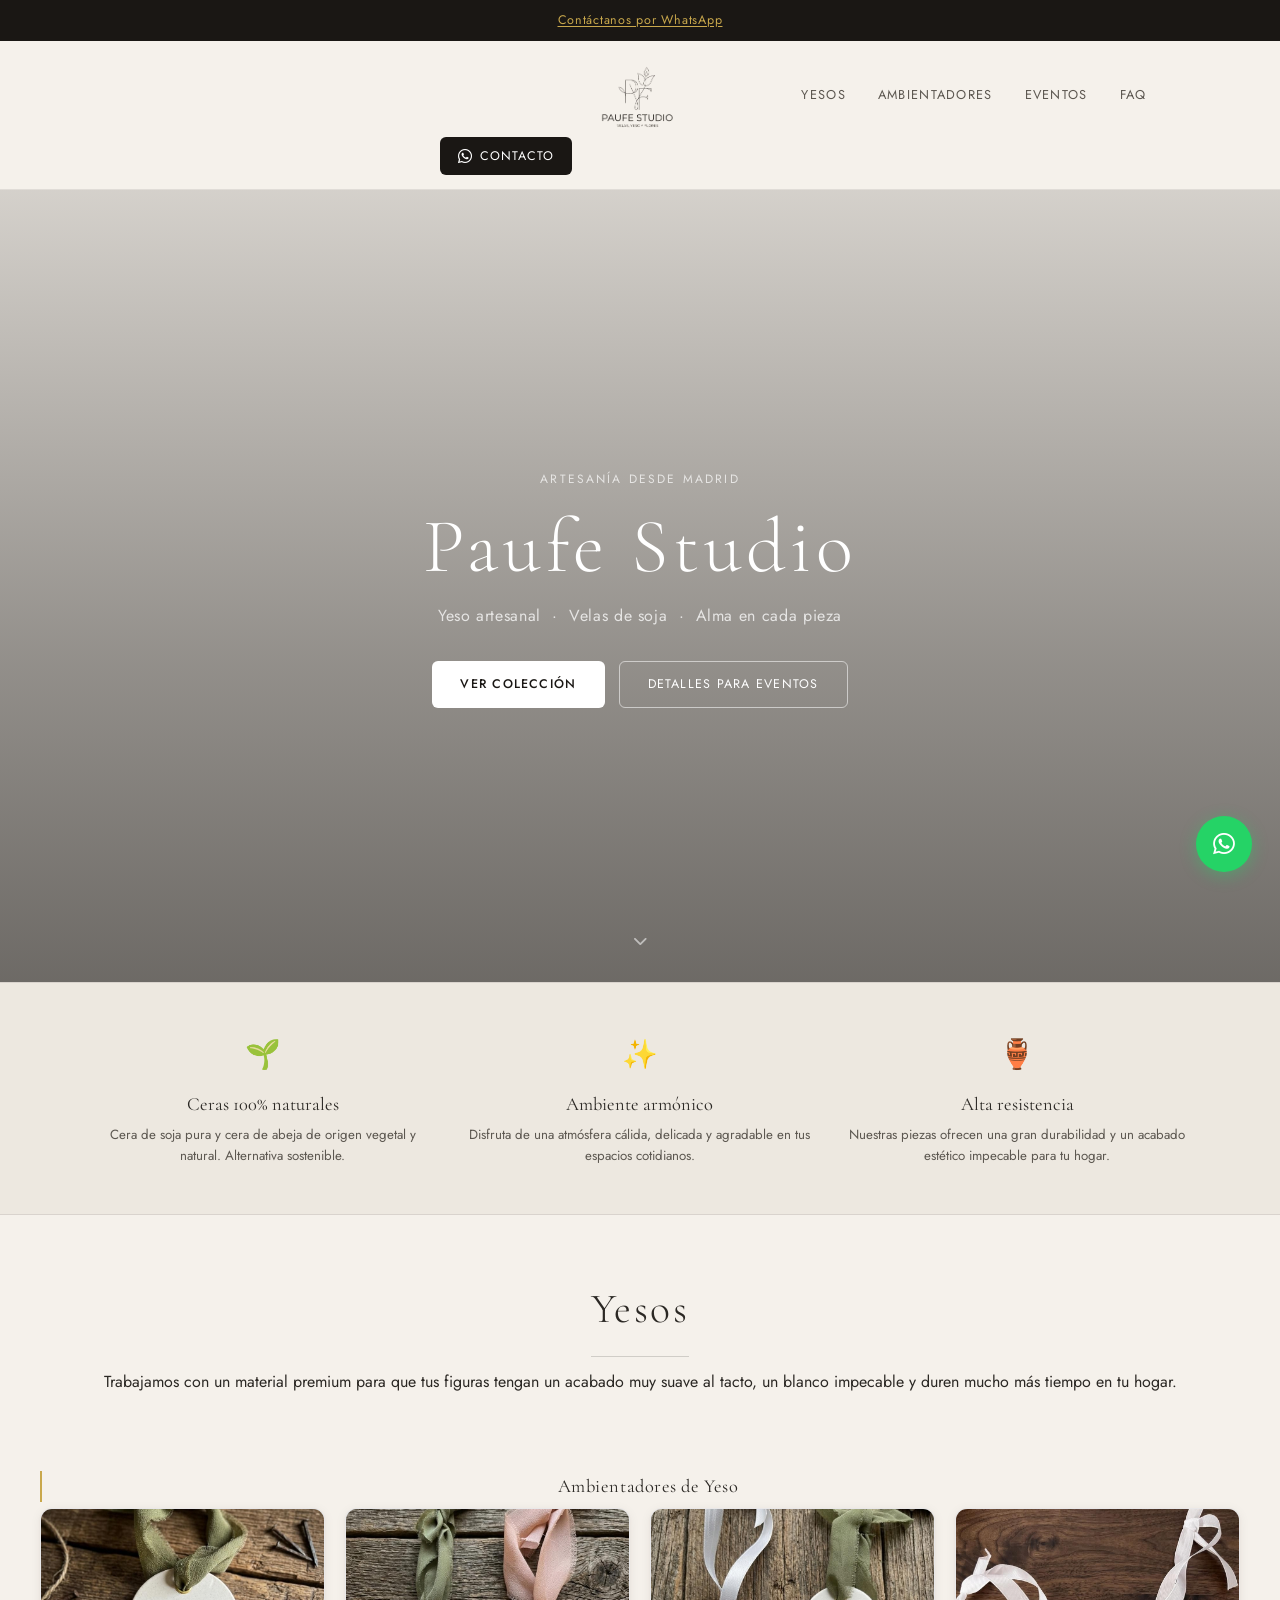
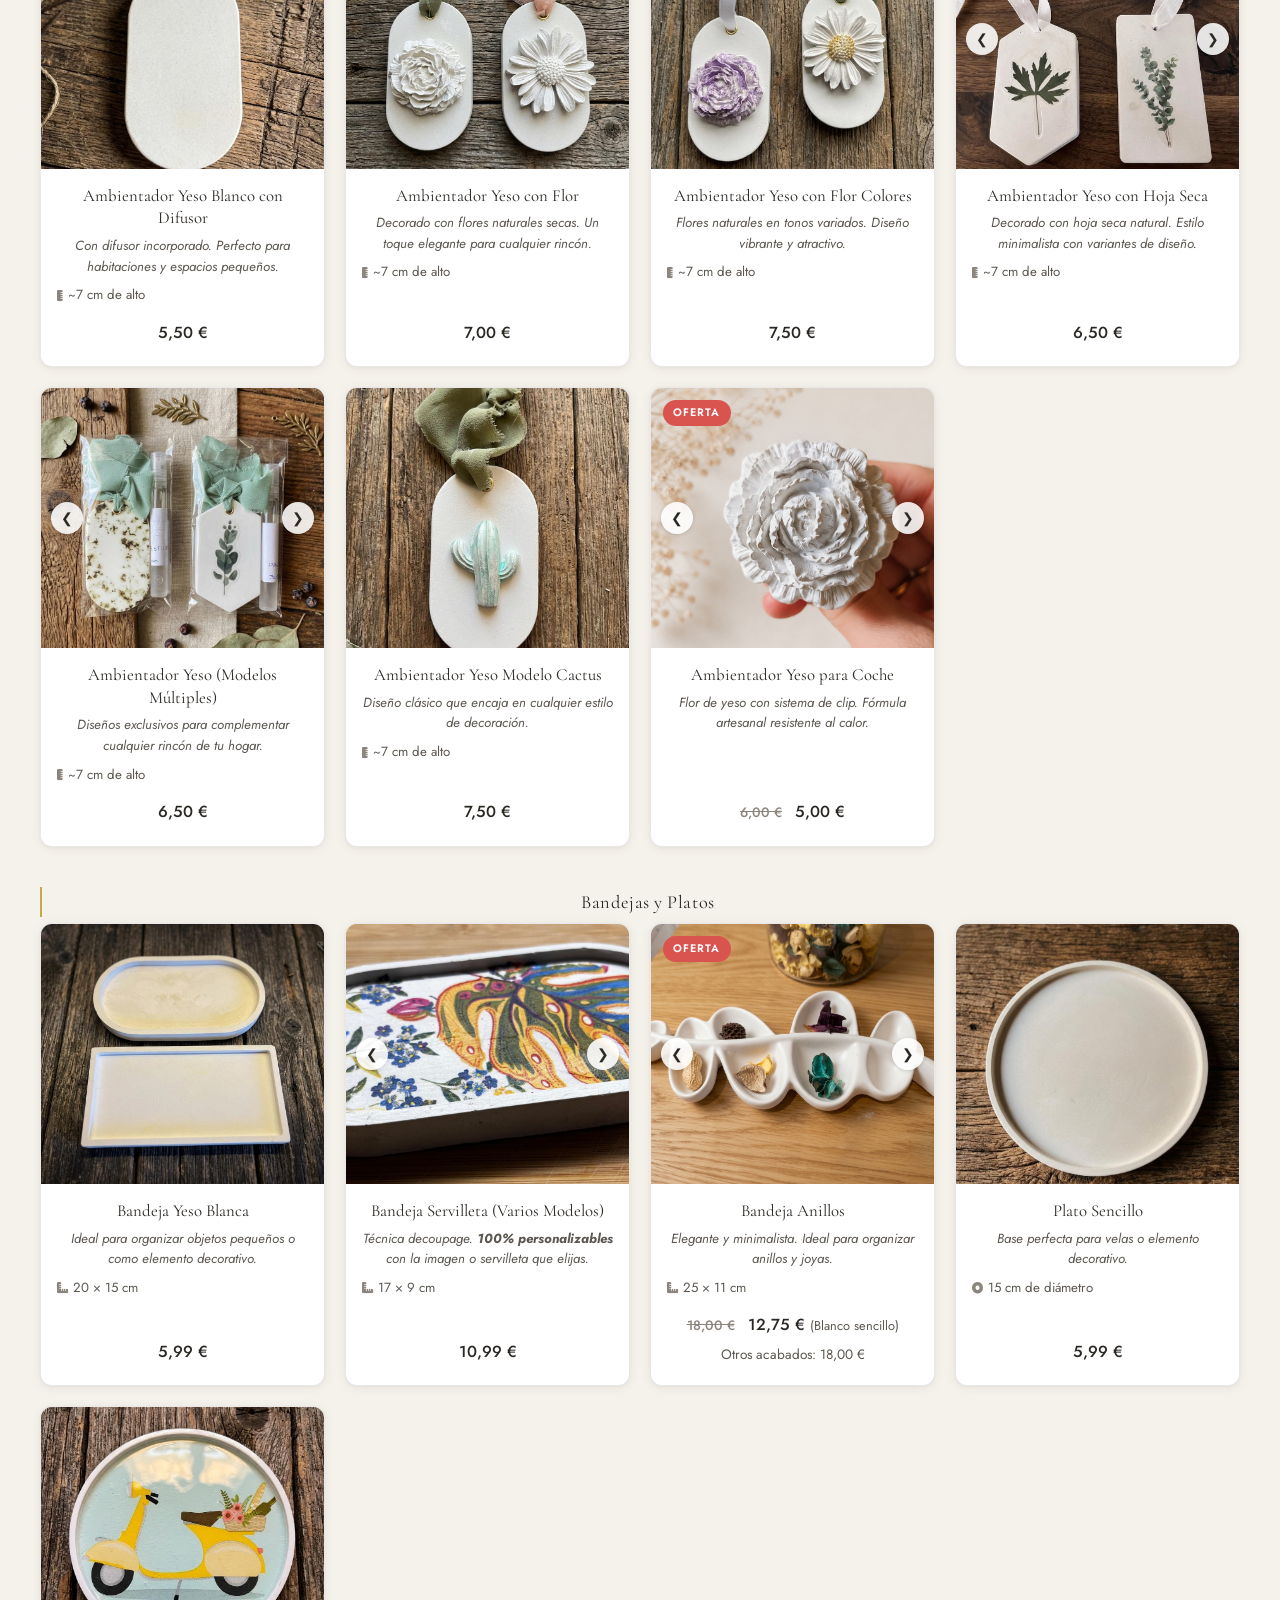
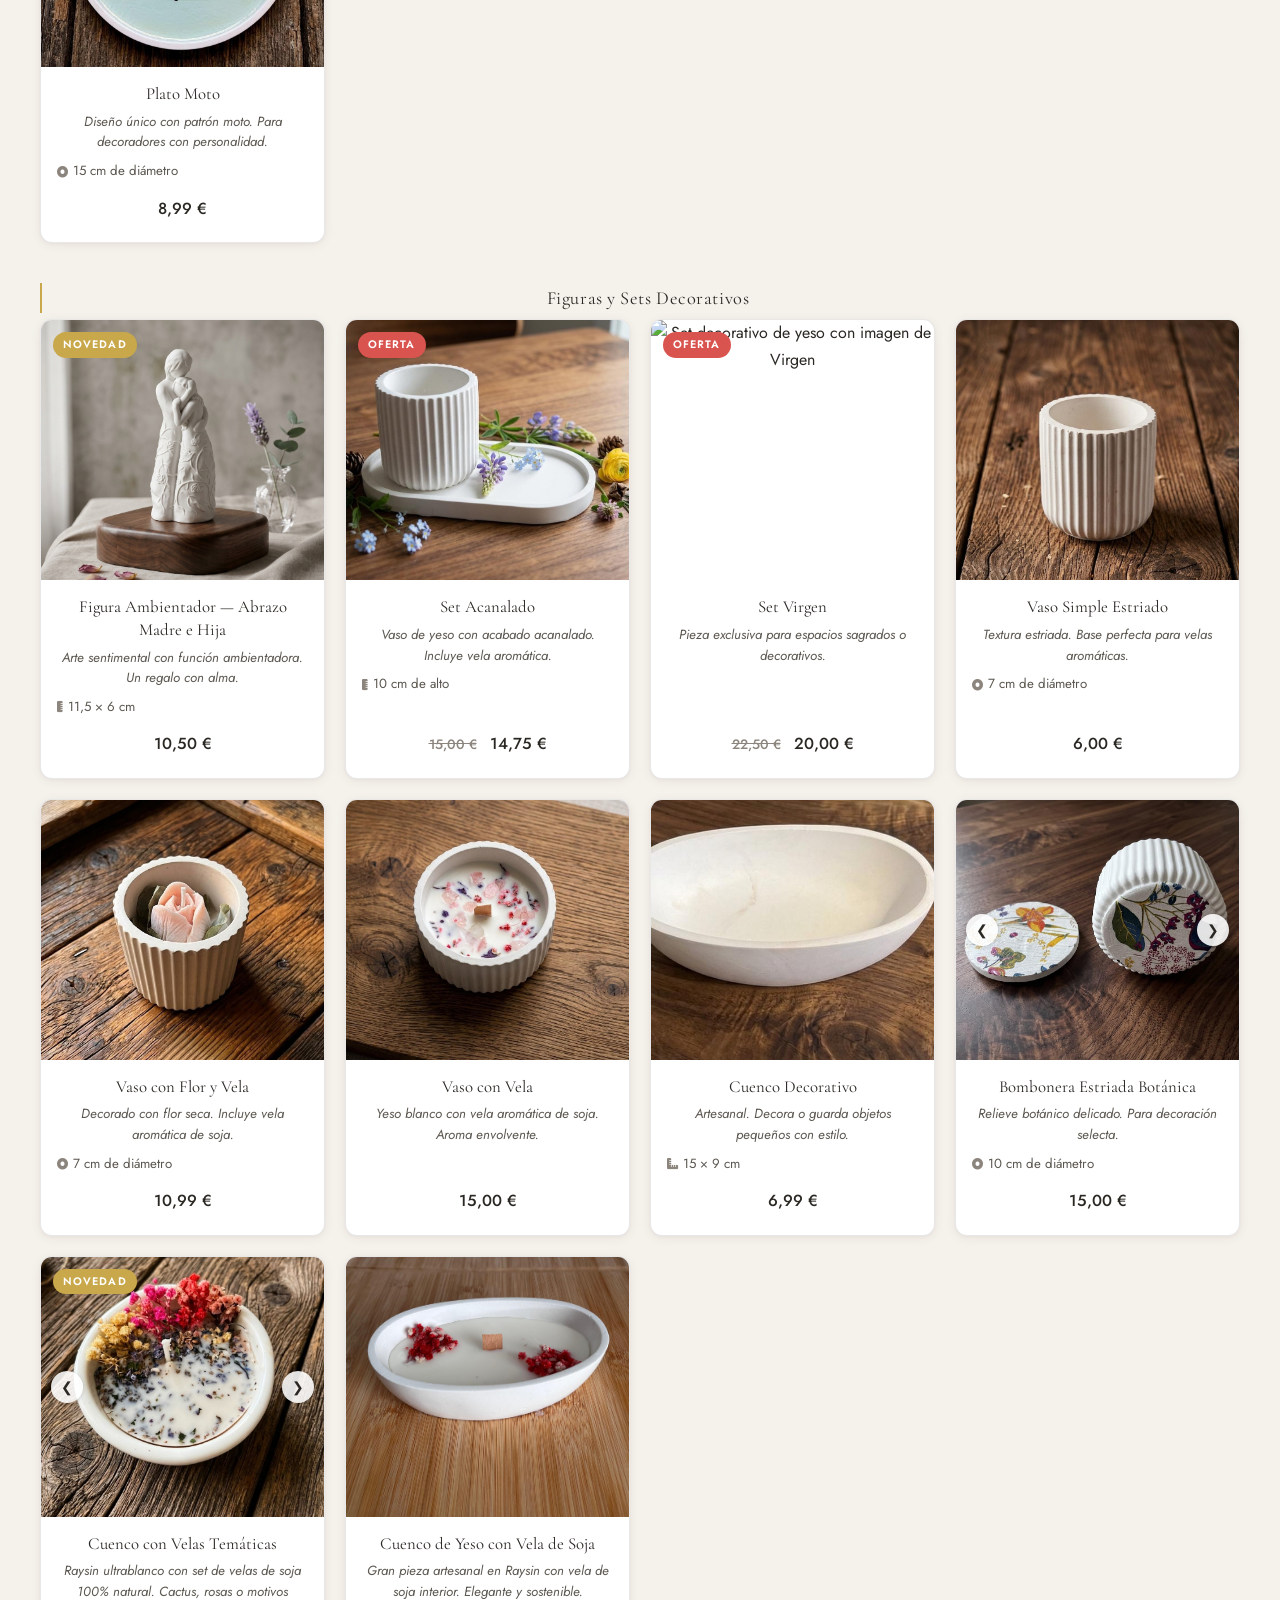
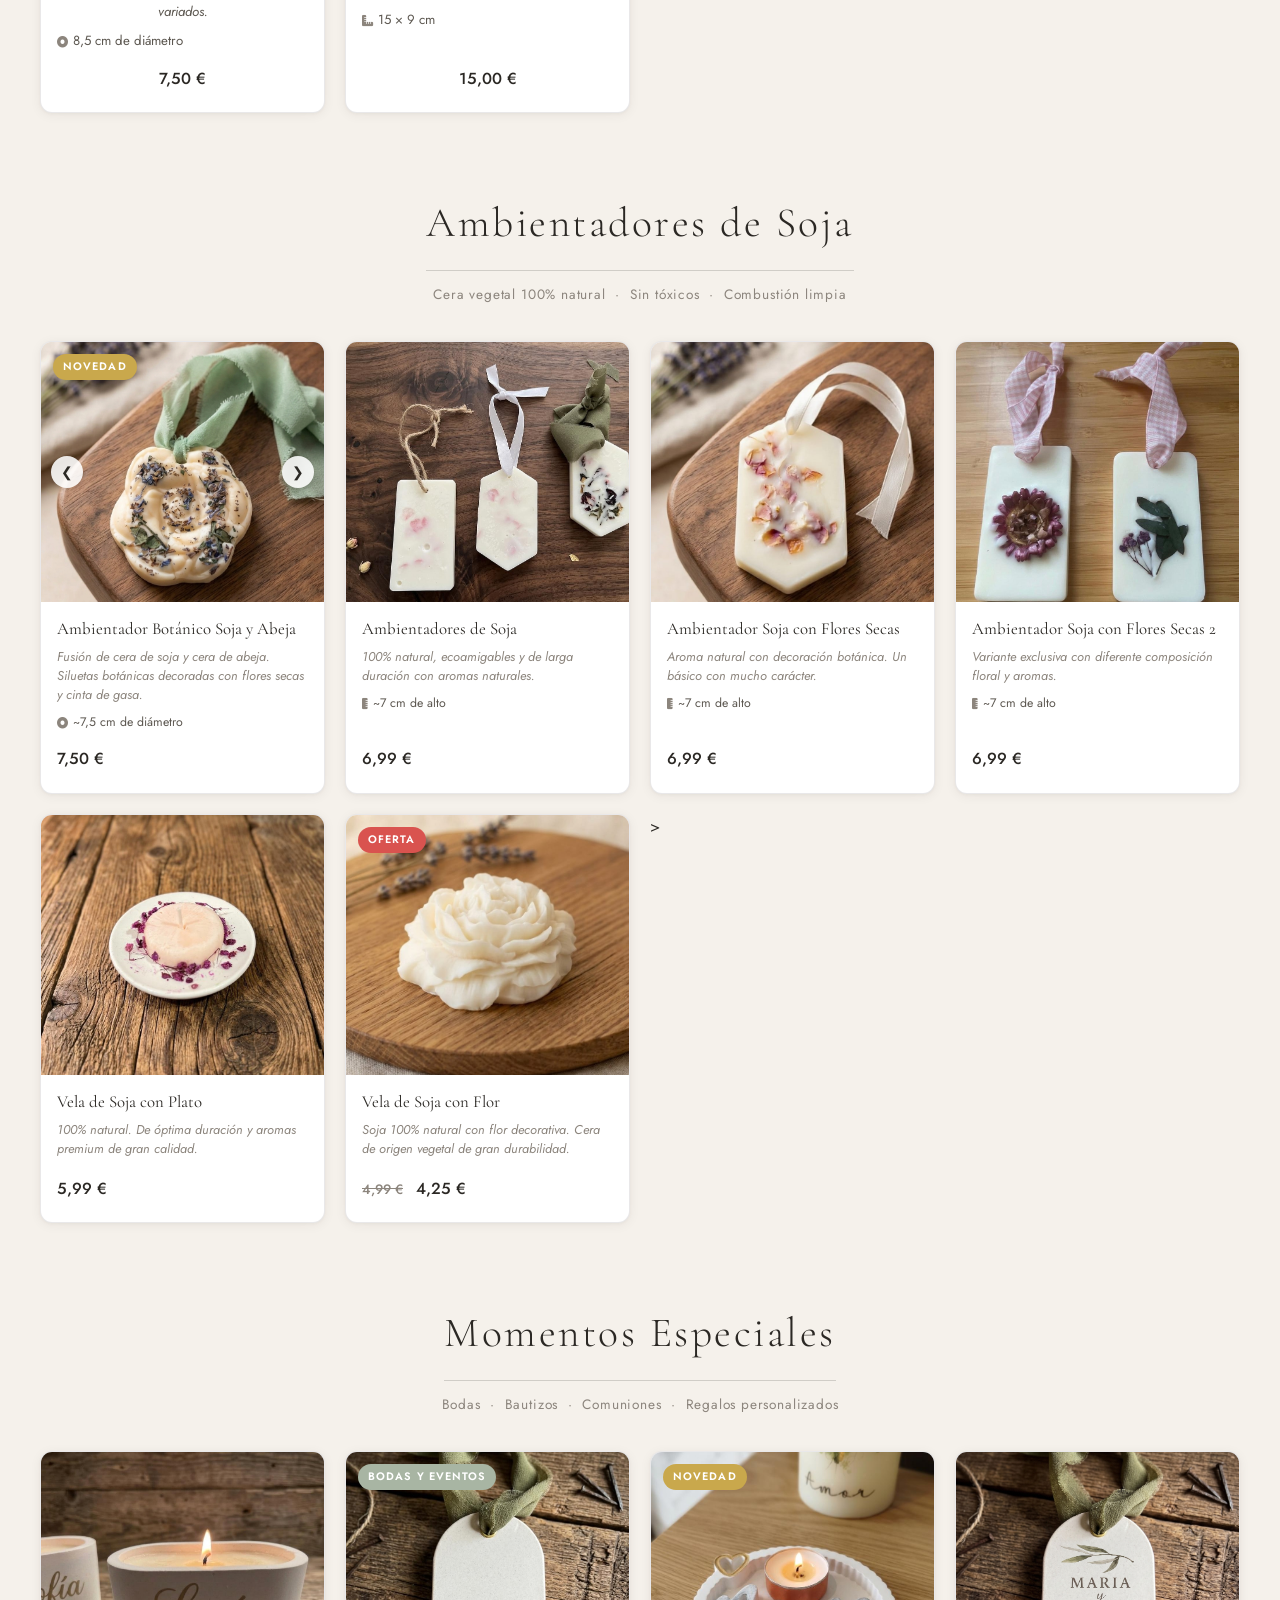
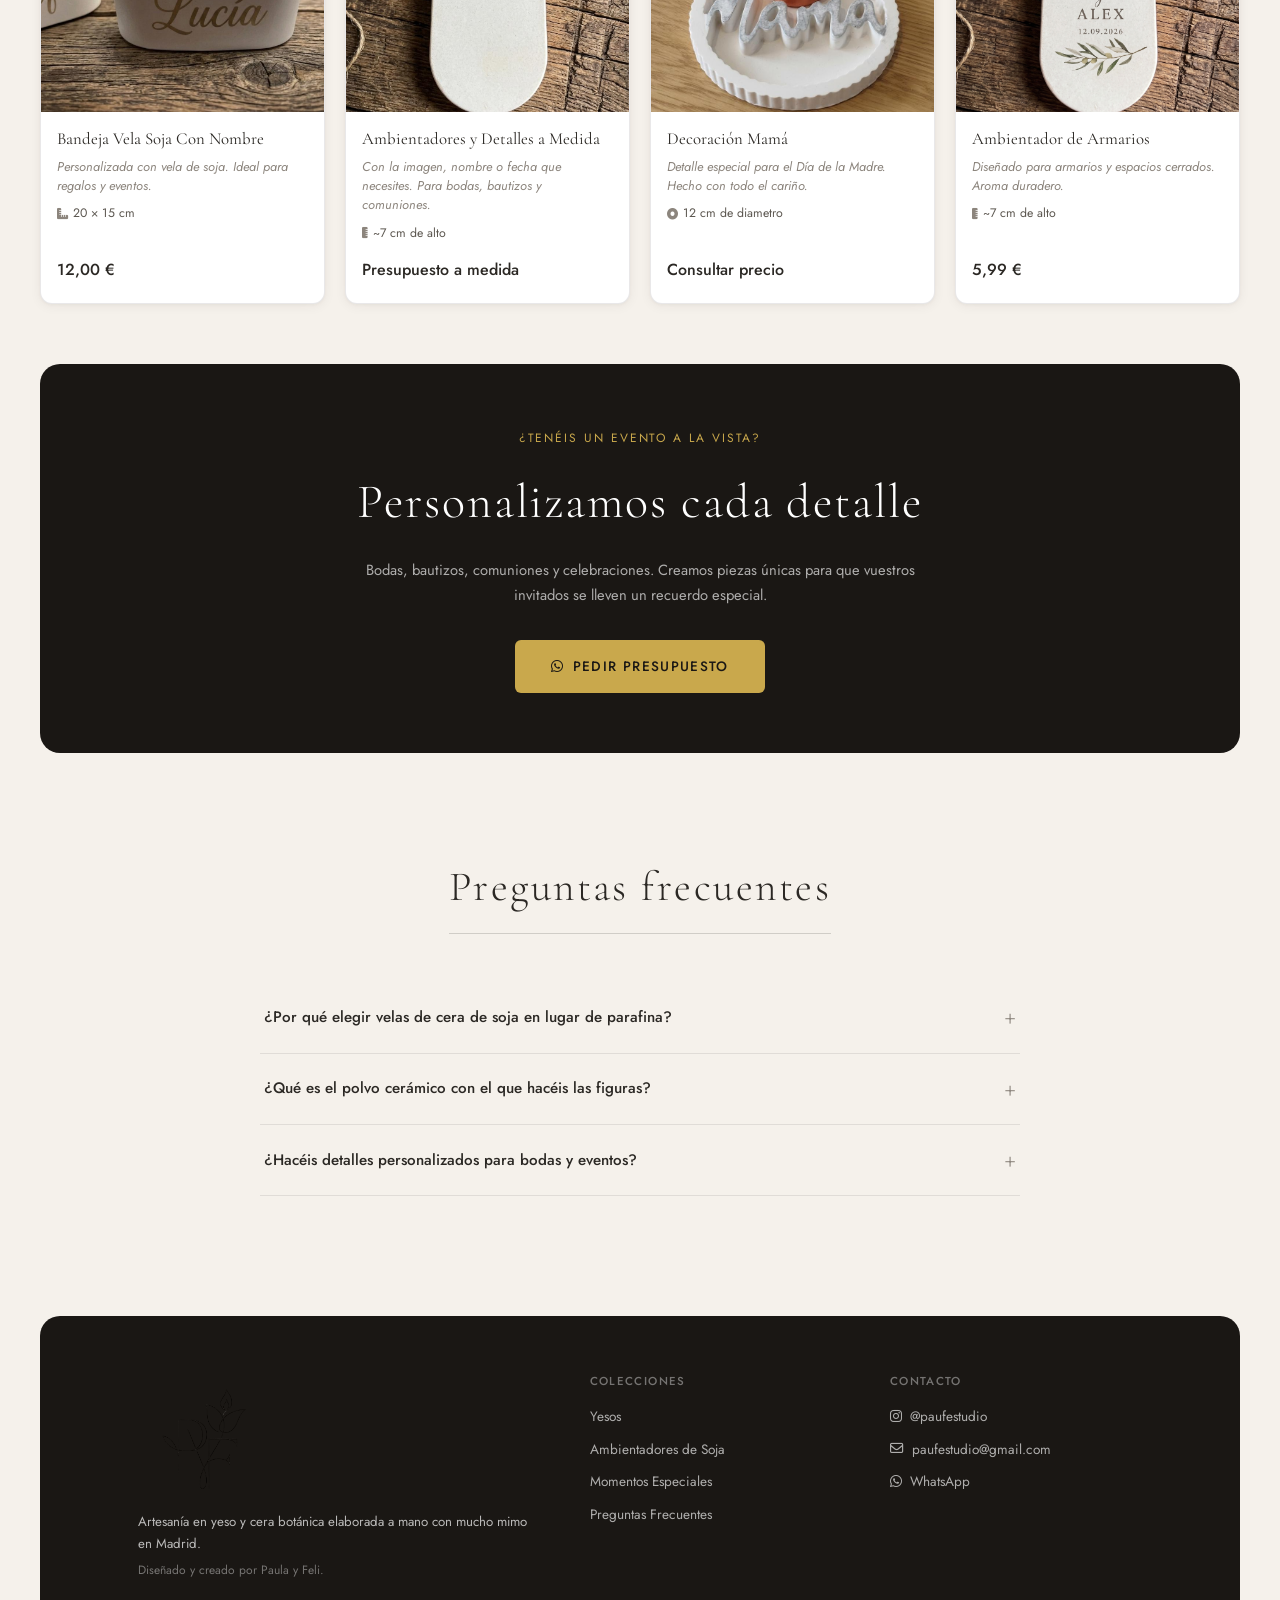
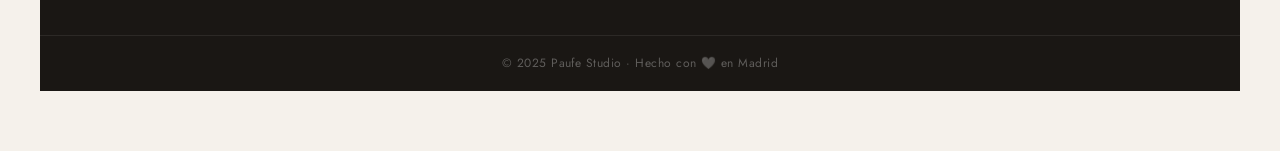
==== commit feaa7ab2: "Feat: Actualizar mensajes" ====
--- a/index.html
+++ b/index.html
@@ -4,8 +4,7 @@
   <meta name="google-site-verification" content="SPGCWqAqXhBkE4mcBYiG1uzDIhpgE0pNJFR9-jR3Qe4" />
   <meta charset="UTF-8">
   <meta name="viewport" content="width=device-width, initial-scale=1.0">
-  <meta name="description" content="Descubre Paufe Studio. Figuras decorativas de yeso artesanal y velas de cera de soja pura 100% natural. Detalles para eventos y decoración ecológica sin tóxicos desde Madrid.">
-  <title>Paufe Studio | Velas de Soja, Yeso Artesanal y Decoración Sostenible</title>
+  <meta name="description" content="Descubre Paufe Studio. Figuras decorativas de yeso artesanal y velas de cera de soja pura 100% natural. Detalles para eventos y decoración sostenible desde Madrid."><title>Paufe Studio | Velas de Soja, Yeso Artesanal y Decoración Sostenible</title>
   <link rel="stylesheet" href="https://cdnjs.cloudflare.com/ajax/libs/font-awesome/6.0.0-beta3/css/all.min.css">
   <link rel="preconnect" href="https://fonts.googleapis.com">
   <link href="https://fonts.googleapis.com/css2?family=Cormorant+Garamond:ital,wght@0,300;0,400;0,600;1,300;1,400&family=Jost:wght@300;400;500&display=swap" rel="stylesheet">
@@ -101,22 +100,17 @@
       <div class="value-item">
         <div class="value-icon" aria-hidden="true">🌱</div>
         <h3>Ceras 100% naturales</h3>
-        <p>Cera de soja pura y cera de abeja. Sin tóxicos, sin derivados del petróleo.</p>
+        <p>Cera de soja pura y cera de abeja de origen vegetal y natural. Alternativa sostenible.</p>
       </div>
       <div class="value-item">
         <div class="value-icon" aria-hidden="true">✨</div>
-        <h3>Hogar libre de tóxicos</h3>
-        <p>Combustión completamente limpia, segura para niños, mascotas y el medioambiente.</p>
+        <h3>Ambiente armónico</h3>
+        <p>Disfruta de una atmósfera cálida, delicada y agradable en tus espacios cotidianos.</p>
       </div>
       <div class="value-item">
         <div class="value-icon" aria-hidden="true">🏺</div>
-        <h3>Polvo cerámico premium</h3>
-        <p>Trabajamos con un material premium para que tus figuras tengan un acabado muy suave al tacto, un blanco impecable y duren mucho más tiempo en tu hogar.</p>
-      </div>
-      <div class="value-item">
-        <div class="value-icon" aria-hidden="true">🤍</div>
-        <h3>Hecho a mano</h3>
-        <p>Cada pieza es única. Las elaboramos con mimo en Madrid, una a una.</p>
+        <h3>Alta resistencia</h3>
+        <p>Nuestras piezas ofrecen una gran durabilidad y un acabado estético impecable para tu hogar.</p>
       </div>
     </div>
   </section>
@@ -495,7 +489,7 @@
           <img src="VelaSoja.jpeg" alt="Vela de cera de soja natural con plato" loading="lazy">
           <div class="file-info">
             <h4>Vela de Soja con Plato</h4>
-            <p class="product-description">100% natural. Sin tóxicos, larga duración y aromas premium.</p>
+            <p class="product-description">100% natural. De óptima duración y aromas premium de gran calidad.</p>
             <span class="file-price">5,99 €</span>
           </div>
         </div>
@@ -505,7 +499,7 @@
           <img src="VelaSojaFlor.jpeg" alt="Vela de cera de soja con flor decorativa" loading="lazy">
           <div class="file-info">
             <h4>Vela de Soja con Flor</h4>
-            <p class="product-description">Soja 100% natural con flor decorativa. Sin tóxicos y de larga duración.</p>
+            <p class="product-description">Soja 100% natural con flor decorativa. Cera de origen vegetal de gran durabilidad.</p>
             <span class="file-price">
               <span class="price-original">4,99 €</span> 4,25 €
             </span>
@@ -589,8 +583,8 @@
       <div class="faq-list">
         <details class="faq-item">
           <summary>¿Por qué elegir velas de cera de soja en lugar de parafina?</summary>
-          <p>La parafina es un derivado del petróleo que emite toxinas al quemarse. Nuestras velas están hechas con cera de soja 100% natural, ofreciendo una combustión limpia, sin humo negro ni disruptores endocrinos. Son totalmente seguras para tu hogar, niños y mascotas.</p>
-        </details>
+		  <p>La parafina es un derivado mineral, mientras que nuestras velas están hechas con cera de soja 100% de origen vegetal y natural. Esto ofrece una permanencia aromática superior, una duración prolongada y una combustión uniforme y limpia, garantizando un ambiente armónico e ideal para todo tipo de hogares.</p>
+          </details>
         <details class="faq-item">
           <summary>¿Qué es el polvo cerámico con el que hacéis las figuras?</summary>
           <p>Están hechas con un polvo cerámico de calidad premium. A diferencia del yeso corriente, este material nos permite conseguir un acabado súper sedoso, sin imperfecciones y mucho más resistente, ideal para que decoren tus rincones favoritos durante años.</p>
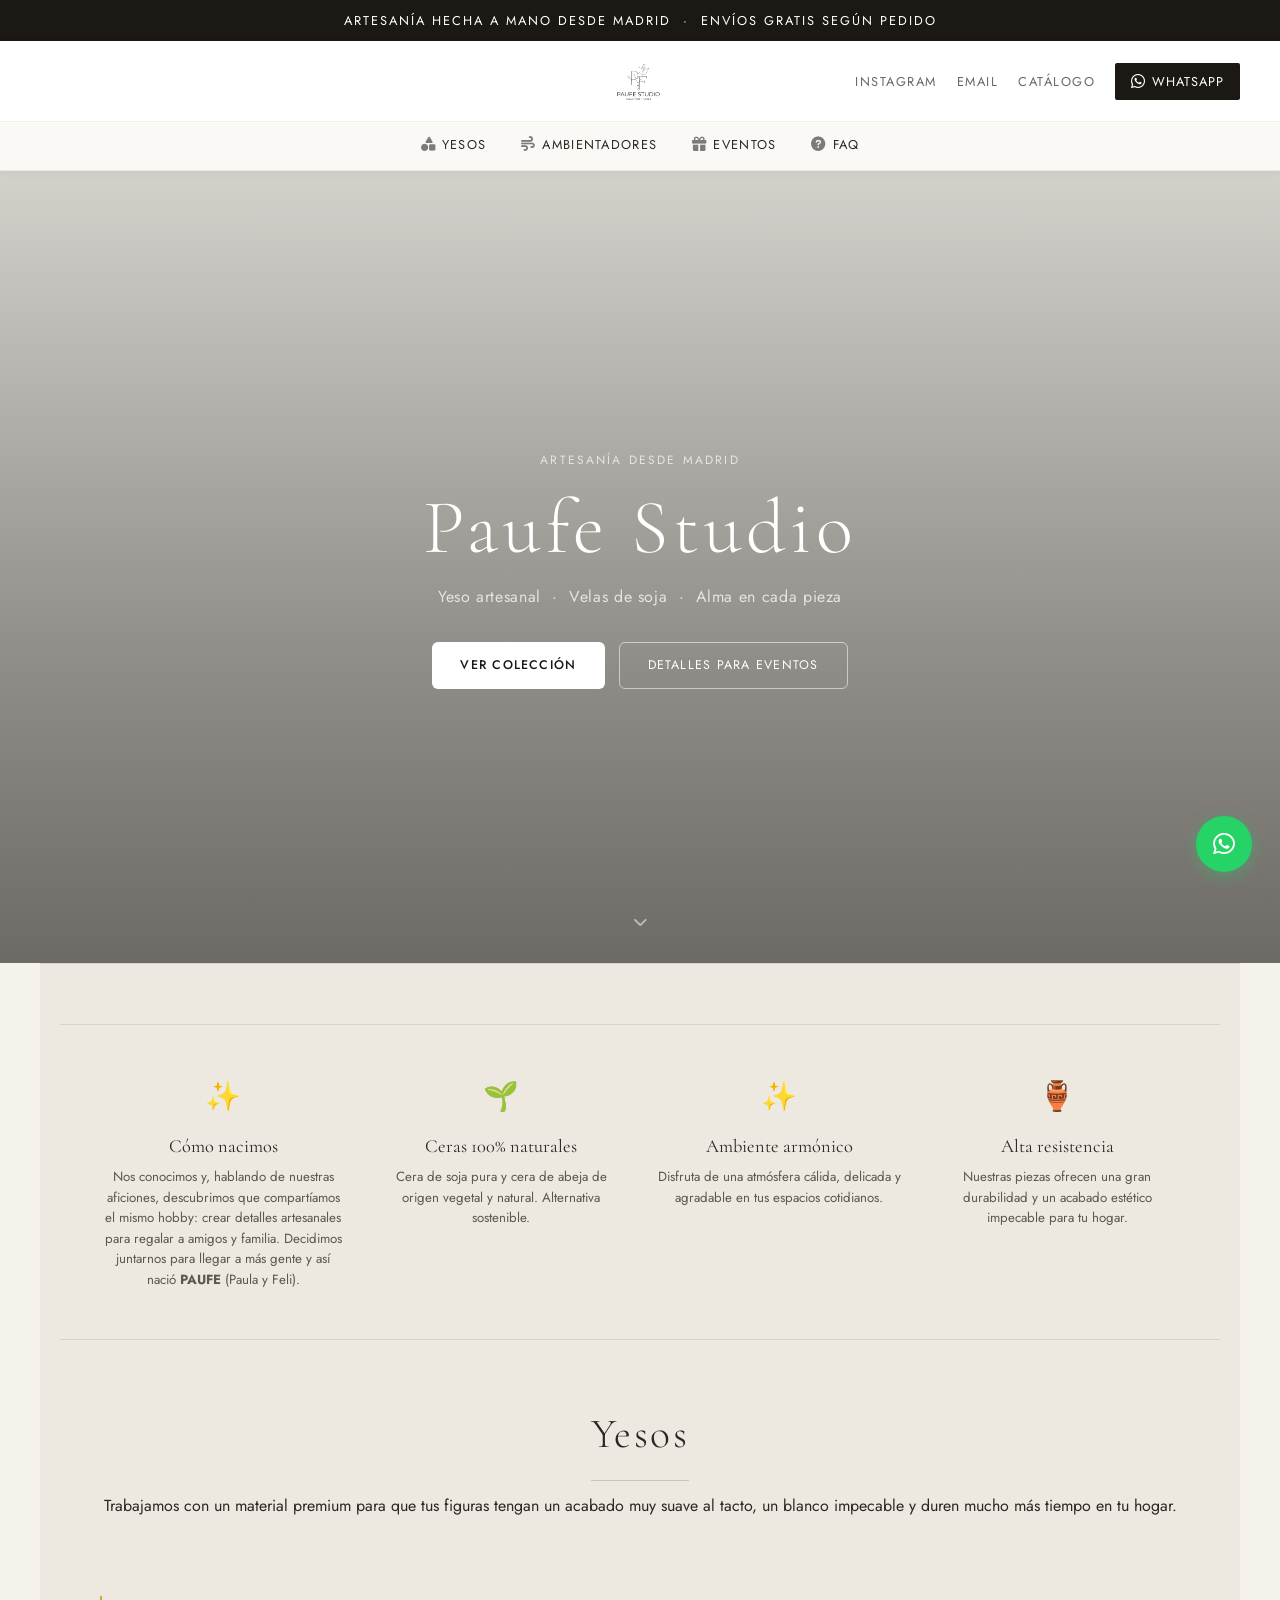
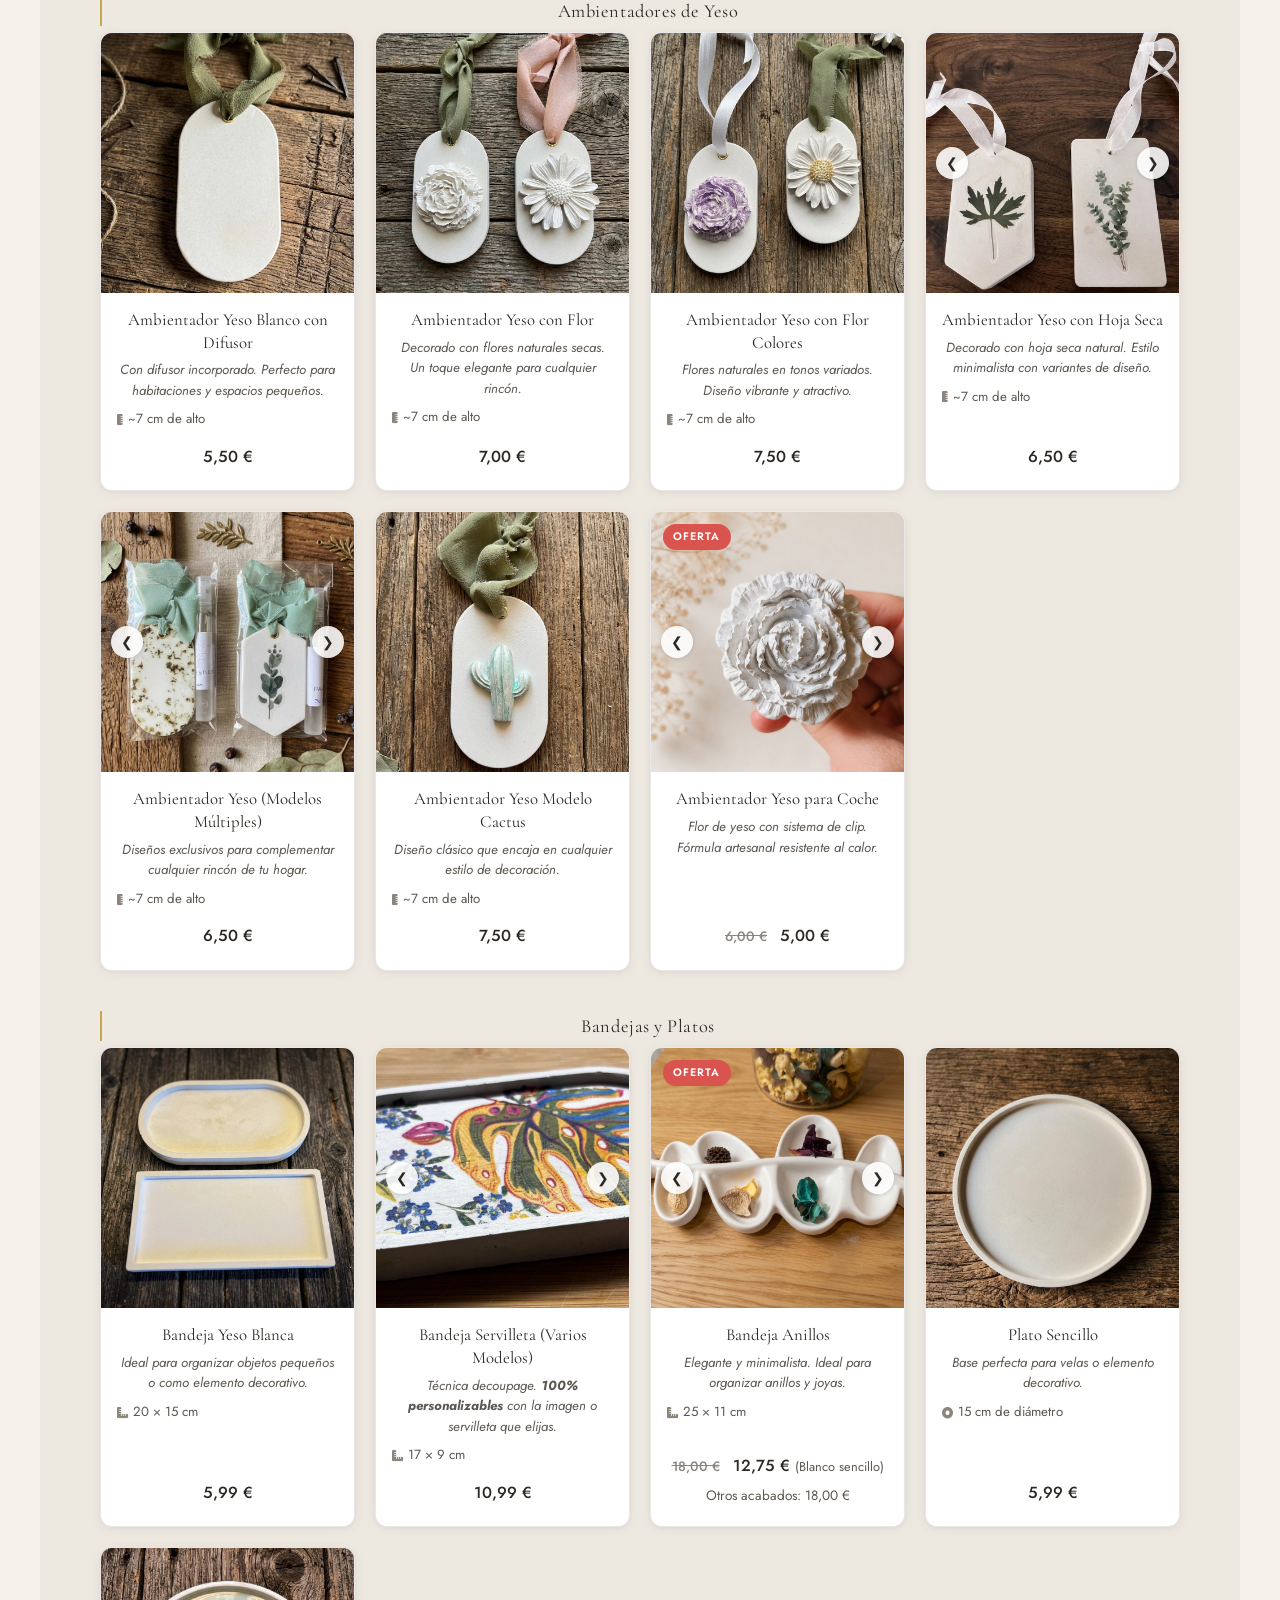
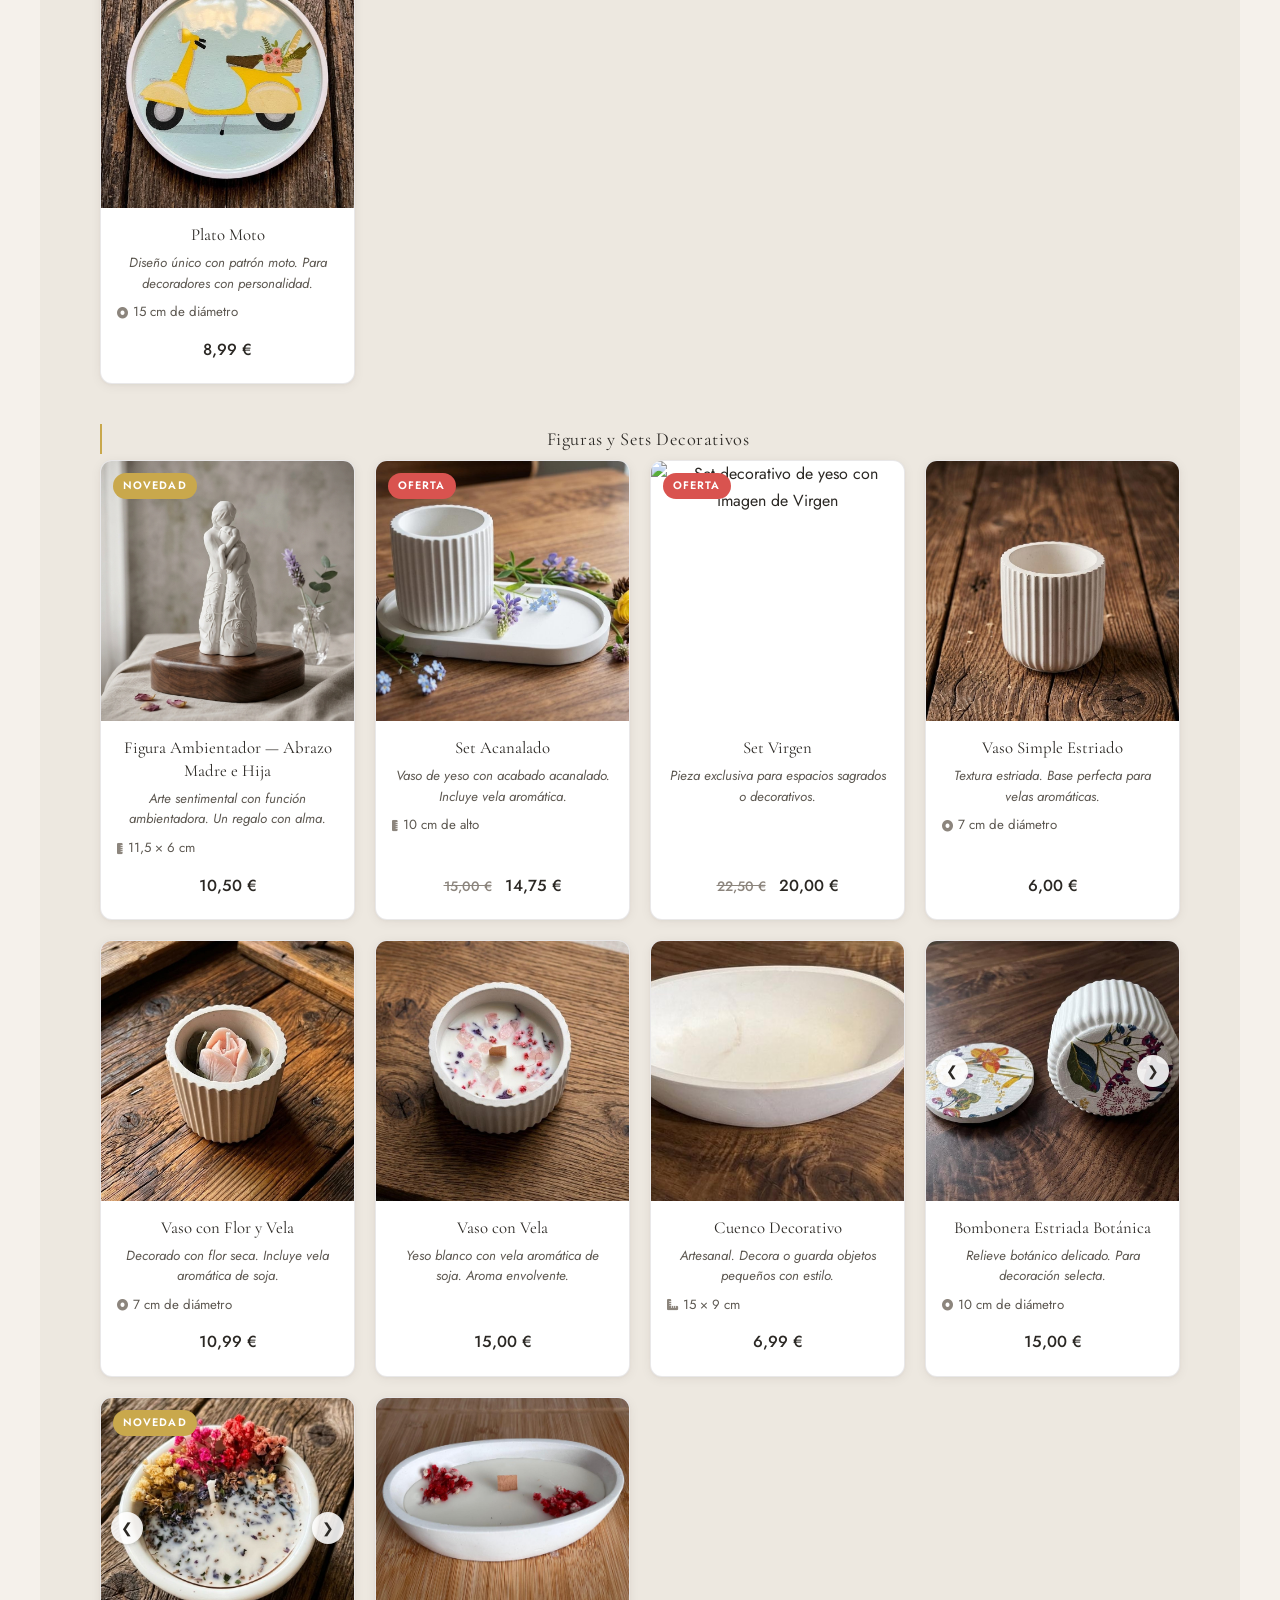
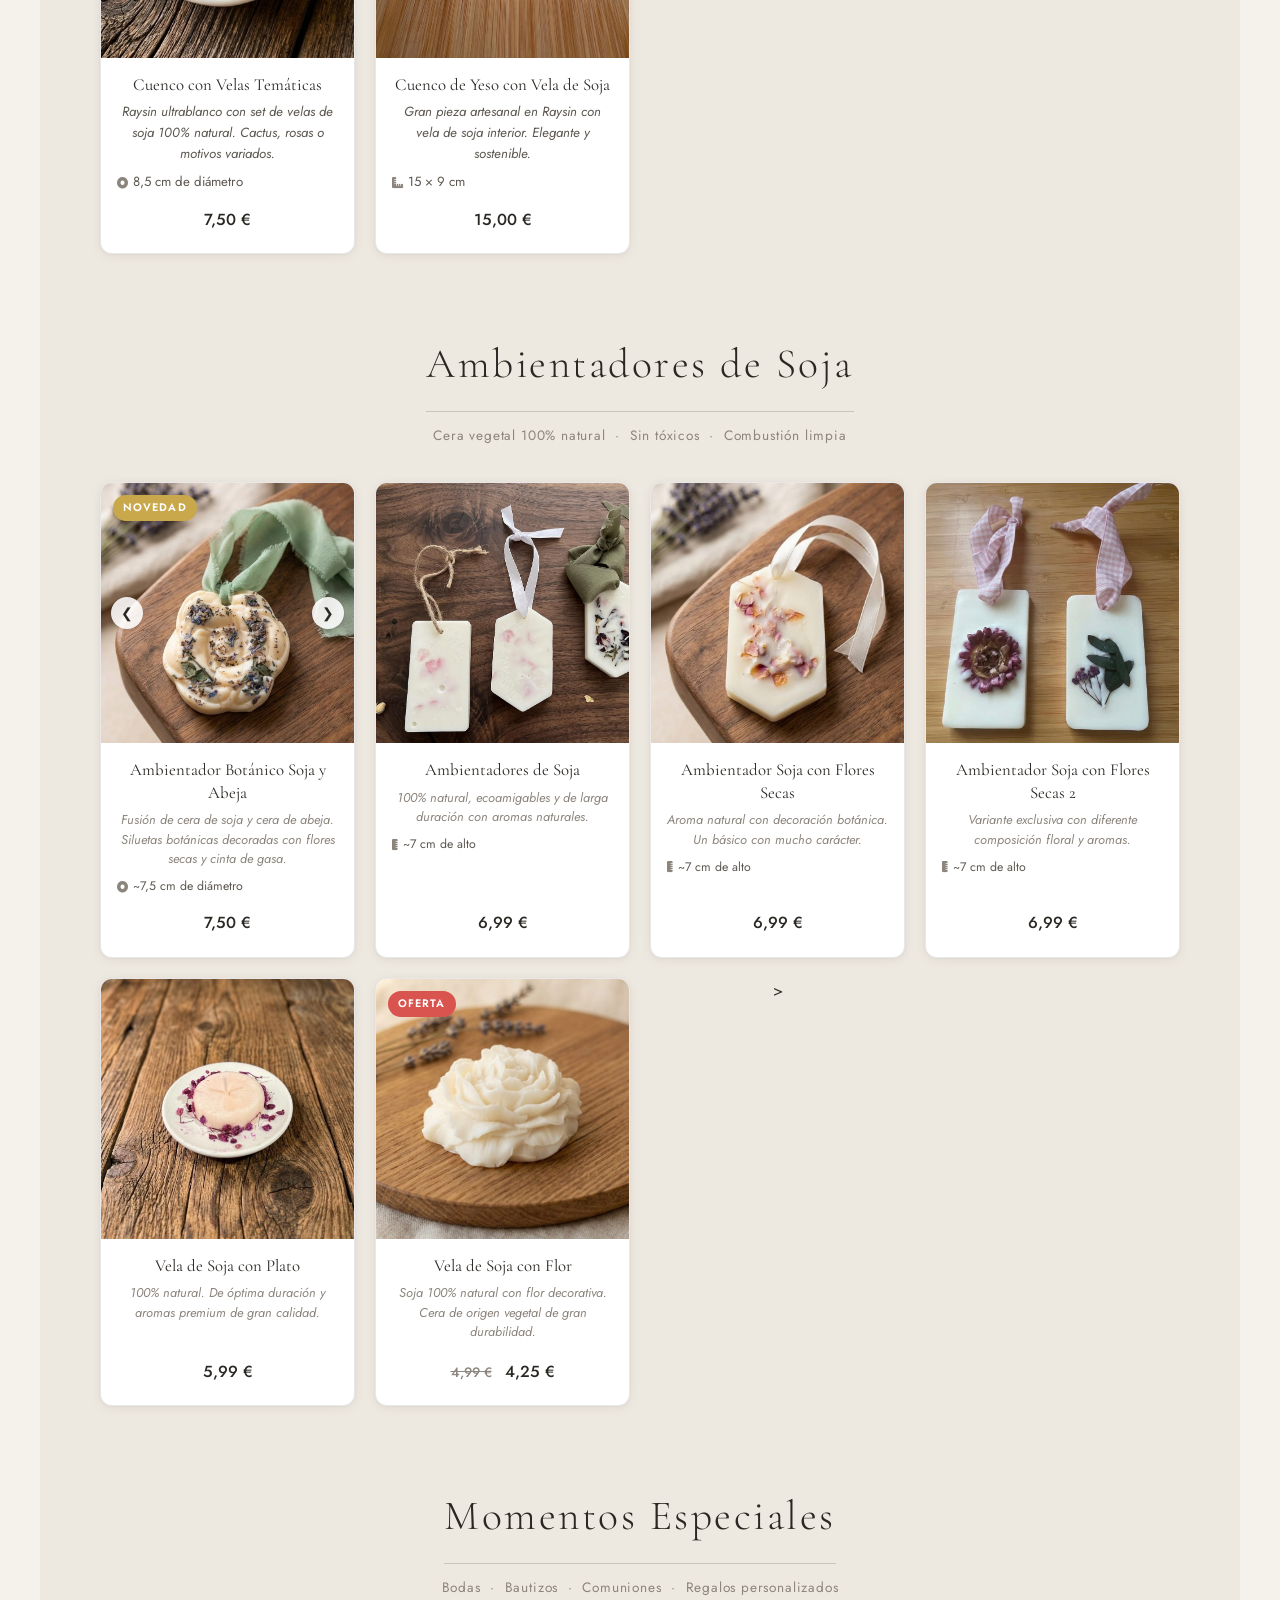
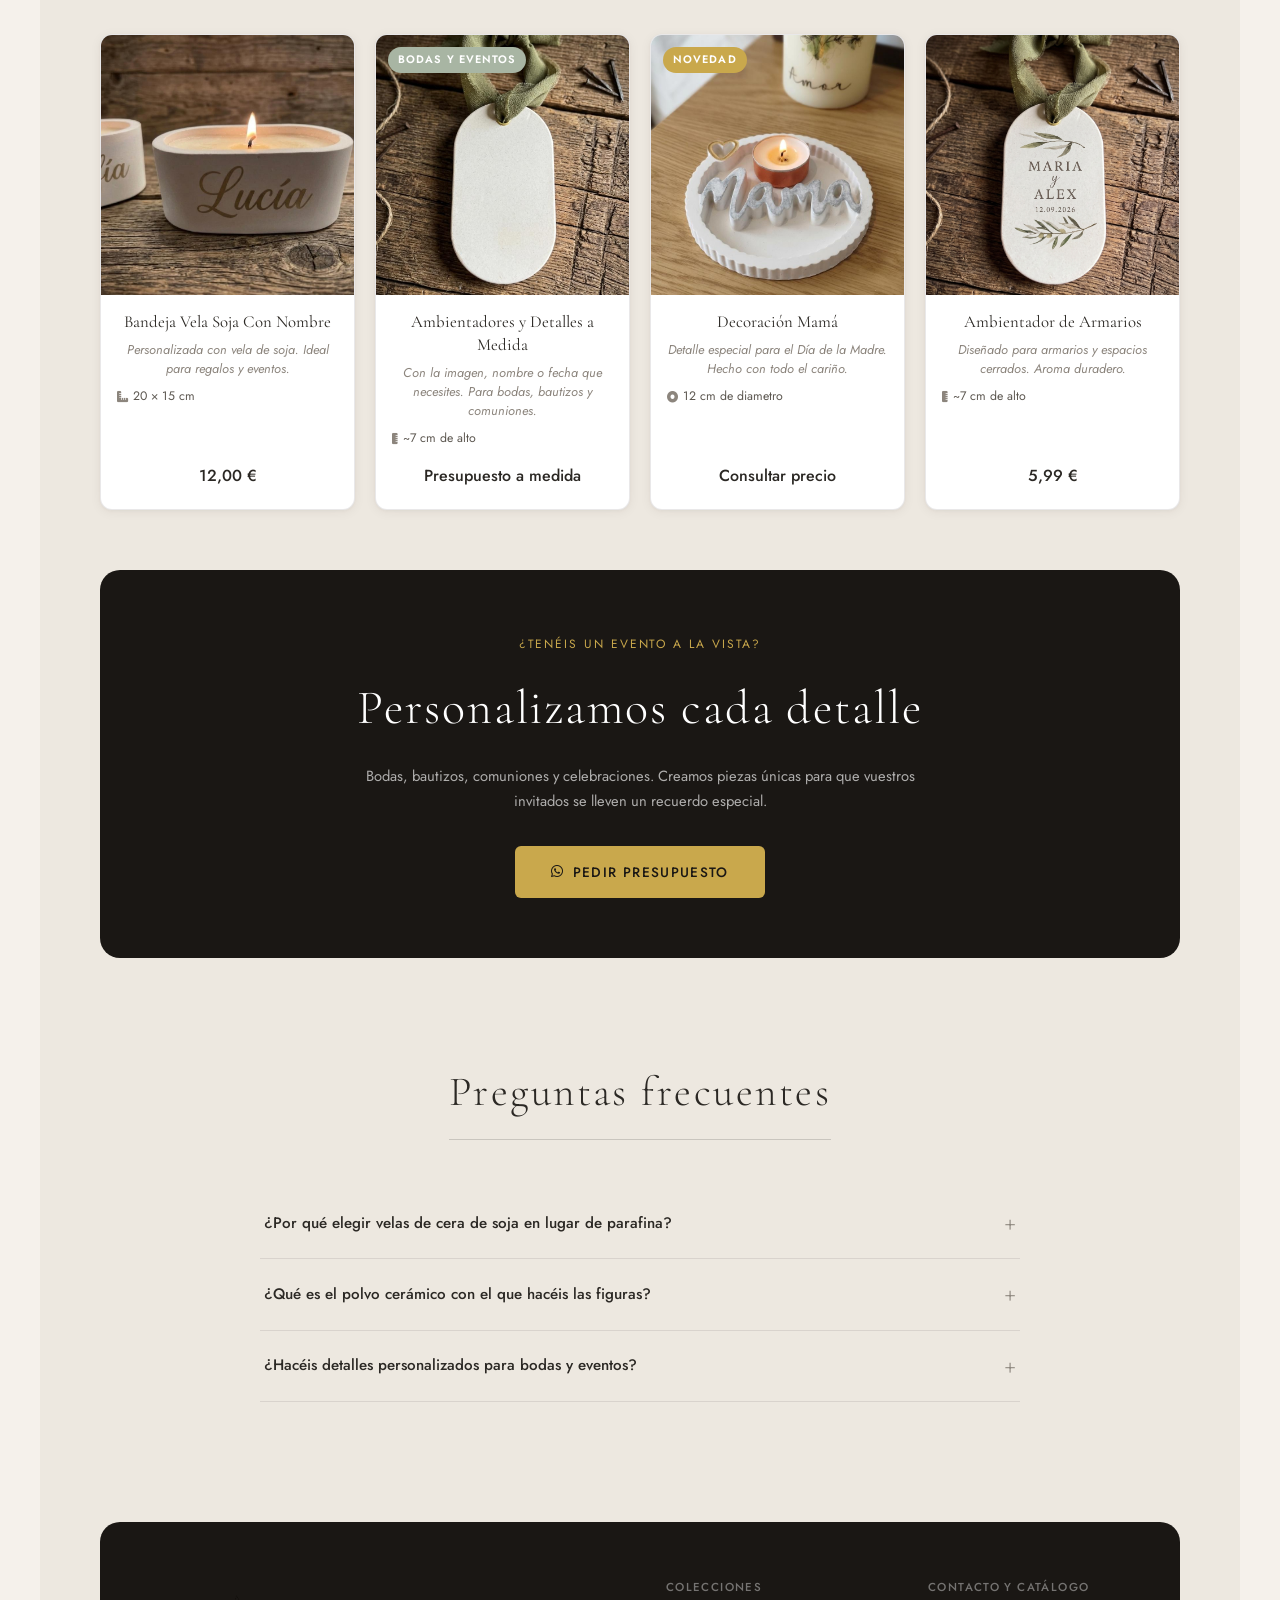
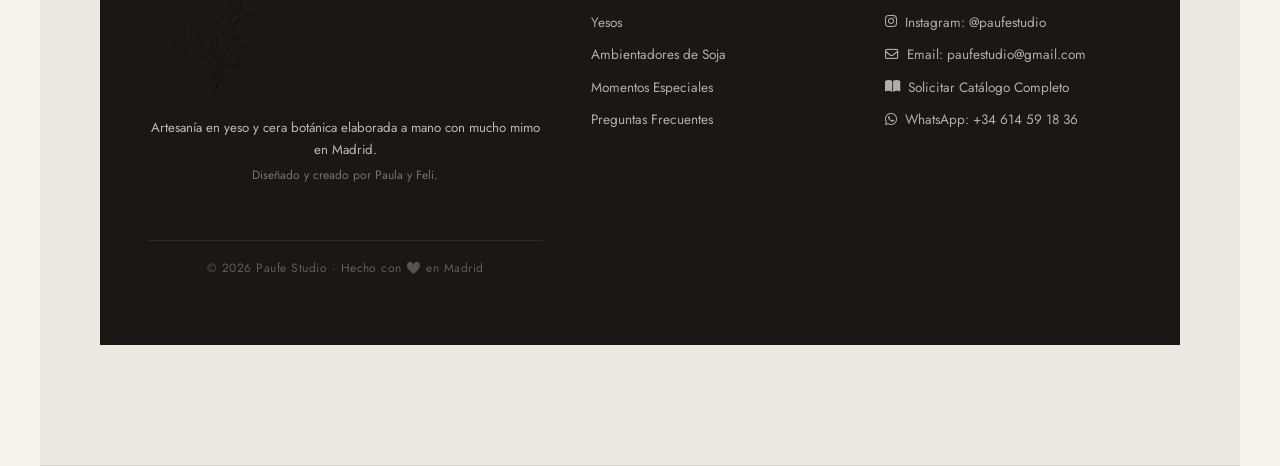
==== commit d8718821: "Feat: mejora acceso a nuestros contactos" ====
--- a/index.html
+++ b/index.html
@@ -17,35 +17,49 @@
     <source src="audio/Where_Light_Settles.mp3" type="audio/mpeg">
   </audio>
 
-  <!-- BARRA DE ANUNCIO -->
-  <div class="announcement-bar">
+<!-- BARRA DE ANUNCIO -->
+  <div class="announcement-bar" style="text-align: center; font-family: 'Jost', sans-serif; font-size: 0.8rem; letter-spacing: 2px; text-transform: uppercase; padding: 10px 0; background-color: var(--bg-dark, #1c1814); color: #fff;">
+    <span>Artesanía hecha a mano desde Madrid &nbsp;·&nbsp; Envíos gratis según pedido</span>
+  </div>
+
+  <!-- NAVBAR -->
+  <header class="navbar" id="navbar" style="display: flex; flex-direction: column; background-color: #fff; box-shadow: 0 2px 10px rgba(0,0,0,0.05); position: sticky; top: 0; z-index: 1000; padding: 0;">
     
-    <a href="https://wa.me/34614591836">Contáctanos por WhatsApp</a>
-  </div>
-
-  <!-- NAVBAR -->
-  <header class="navbar" id="navbar">
-    <div class="nav-left">
-      <button class="mobile-menu-toggle" id="mobileMenuToggle" aria-label="Abrir menú categorías">
-        <i class="fas fa-bars"></i>
-      </button>
+    <!-- FILA SUPERIOR: Logo y Canales de Comunicación -->
+    <div class="nav-top-row" style="display: flex; align-items: center; justify-content: space-between; width: 100%; padding: 15px 40px; box-sizing: border-box;">
+      
+      <!-- LADO IZQUIERDO: Hamburguesa (Crucial para Móviles) -->
+      <div class="nav-left" style="flex: 1; display: flex; align-items: center;">
+        <button class="mobile-menu-toggle" id="mobileMenuToggle" aria-label="Abrir menú categorías" style="background: none; border: none; font-size: 1.2rem; cursor: pointer; color: var(--text-dark);">
+          <i class="fas fa-bars"></i>
+        </button>
+      </div>
+      
+      <!-- CENTRO: Logotipo Principal -->
+      <div class="logo-container" style="flex: 1; display: flex; justify-content: center;">
+        <a href="#inicio">
+          <img src="cabecera-removebg.png" alt="Paufe Studio" class="logo" style="max-height: 50px; width: auto; display: block;">
+        </a>
+      </div>
+
+      <!-- DERECHA: Enlaces de Conversión Minimalistas -->
+      <div class="nav-right" style="flex: 1; display: flex; gap: 20px; align-items: center; justify-content: flex-end; font-family: 'Jost', sans-serif; font-size: 0.8rem; letter-spacing: 1.5px;">
+        <a href="https://www.instagram.com/paufestudio" target="_blank" rel="noopener" style="color: var(--text-dark); text-transform: uppercase; text-decoration: none; opacity: 0.7; transition: opacity 0.3s;" onmouseover="this.style.opacity=1" onmouseout="this.style.opacity=0.7">Instagram</a>
+        <a href="mailto:paufestudio@gmail.com" style="color: var(--text-dark); text-transform: uppercase; text-decoration: none; opacity: 0.7; transition: opacity 0.3s;" onmouseover="this.style.opacity=1" onmouseout="this.style.opacity=0.7">Email</a>
+        <a href="https://wa.me/34614591836?text=¡Hola!%20Me%20gustaría%20solicitar%20el%20catálogo%20completo%20de%20productos." target="_blank" rel="noopener" style="color: var(--text-dark); text-transform: uppercase; text-decoration: none; opacity: 0.7; transition: opacity 0.3s;" onmouseover="this.style.opacity=1" onmouseout="this.style.opacity=0.7">Catálogo</a>
+        <a href="https://wa.me/34614591836" target="_blank" rel="noopener" class="btn-contact" style="font-size: 0.8rem; letter-spacing: 1px; text-transform: uppercase; text-decoration: none; background-color: var(--text-dark, #1c1814); color: #fff; padding: 8px 16px; border-radius: 2px; transition: background-color 0.3s; display: inline-flex; align-items: center; gap: 6px;" onmouseover="this.style.backgroundColor='#443e38'" onmouseout="this.style.backgroundColor='var(--text-dark, #1c1814)'">
+          <i class="fab fa-whatsapp"></i> WhatsApp
+        </a>
+      </div>
     </div>
-    <div class="logo-container">
-      <a href="#inicio">
-        <img src="cabecera-removebg.png" alt="Paufe Studio" class="logo">
-      </a>
-    </div>
-    <nav class="nav-links" aria-label="Navegación principal">
-      <a href="#yesos">Yesos</a>
-      <a href="#soja">Ambientadores</a>
-      <a href="#especiales">Eventos</a>
-      <a href="#faq">FAQ</a>
+
+    <!-- FILA INFERIOR: Categorías Comerciales (Solo Escritorio) -->
+    <nav class="nav-links" aria-label="Navegación comercial" style="display: flex; justify-content: center; gap: 35px; border-top: 1px solid #f2f0ed; width: 100%; padding: 12px 0; font-family: 'Jost', sans-serif; font-size: 0.85rem; letter-spacing: 1.5px; text-transform: uppercase; background-color: #faf9f6;">
+      <a href="#yesos" style="color: var(--text-dark); text-decoration: none; display: flex; align-items: center; gap: 6px;"><i class="fas fa-shapes" style="font-size: 0.9rem; opacity: 0.6;"></i> Yesos</a>
+      <a href="#soja" style="color: var(--text-dark); text-decoration: none; display: flex; align-items: center; gap: 6px;"><i class="fas fa-wind" style="font-size: 0.9rem; opacity: 0.6;"></i> Ambientadores</a>
+      <a href="#especiales" style="color: var(--text-dark); text-decoration: none; display: flex; align-items: center; gap: 6px;"><i class="fas fa-gift" style="font-size: 0.9rem; opacity: 0.6;"></i> Eventos</a>
+      <a href="#faq" style="color: var(--text-dark); text-decoration: none; display: flex; align-items: center; gap: 6px;"><i class="fas fa-question-circle" style="font-size: 0.9rem; opacity: 0.6;"></i> FAQ</a>
     </nav>
-    <div class="nav-right">
-      <a href="https://wa.me/34614591836?text=¡Hola!%20He%20visto%20la%20web%20y%20me%20gustaría%20pedir%20información." class="btn-contact">
-        <i class="fab fa-whatsapp"></i> Contacto
-      </a>
-    </div>
   </header>
 
   <!-- OVERLAY + SIDEBAR MÓVIL -->
@@ -94,24 +108,41 @@
     </div>
   </section>
 
-  <!-- PROPUESTA DE VALOR -->
+  <!-- PROPUESTA DE VALOR / NUESTRA HISTORIA -->
+  <section id="filosofia" class="values-section" aria-label="Nuestra filosofía" style="padding: 60px 20px; max-width: 1200px; margin: 0 auto; text-align: center;">
+    
+    <!-- PROPUESTA DE VALOR E HISTORIA -->
   <section id="filosofia" class="values-section" aria-label="Nuestra filosofía">
-    <div class="values-grid">
+    <div class="values-grid" style="grid-template-columns: repeat(auto-fit, minmax(220px, 1fr));">
+      
+      <!-- COLUMNA 1: HISTORIA -->
+      <div class="value-item">
+        <div class="value-icon" aria-hidden="true">✨</div>
+        <h3>Cómo nacimos</h3>
+        <p>Nos conocimos y, hablando de nuestras aficiones, descubrimos que compartíamos el mismo hobby: crear detalles artesanales para regalar a amigos y familia. Decidimos juntarnos para llegar a más gente y así nació <strong>PAUFE</strong> (Paula y Feli).</p>
+      </div>
+
+      <!-- COLUMNA 2 -->
       <div class="value-item">
         <div class="value-icon" aria-hidden="true">🌱</div>
         <h3>Ceras 100% naturales</h3>
         <p>Cera de soja pura y cera de abeja de origen vegetal y natural. Alternativa sostenible.</p>
       </div>
+
+      <!-- COLUMNA 3 -->
       <div class="value-item">
         <div class="value-icon" aria-hidden="true">✨</div>
         <h3>Ambiente armónico</h3>
         <p>Disfruta de una atmósfera cálida, delicada y agradable en tus espacios cotidianos.</p>
       </div>
+
+      <!-- COLUMNA 4 -->
       <div class="value-item">
         <div class="value-icon" aria-hidden="true">🏺</div>
         <h3>Alta resistencia</h3>
         <p>Nuestras piezas ofrecen una gran durabilidad y un acabado estético impecable para tu hogar.</p>
       </div>
+
     </div>
   </section>
 
@@ -613,20 +644,22 @@
           <a href="#faq">Preguntas Frecuentes</a>
         </div>
         <div class="footer-contact">
-          <h4>Contacto</h4>
-          <a href="https://www.instagram.com/paufestudio" target="_blank">
-            <i class="fab fa-instagram" aria-hidden="true"></i> @paufestudio
+          <h4>Contacto y Catálogo</h4>
+          <a href="https://www.instagram.com/paufestudio" target="_blank" rel="noopener">
+            <i class="fab fa-instagram" aria-hidden="true"></i> Instagram: @paufestudio
           </a>
           <a href="mailto:paufestudio@gmail.com">
-            <i class="far fa-envelope" aria-hidden="true"></i> paufestudio@gmail.com
+            <i class="far fa-envelope" aria-hidden="true"></i> Email: paufestudio@gmail.com
           </a>
-          <a href="https://wa.me/34614591836">
-            <i class="fab fa-whatsapp" aria-hidden="true"></i> WhatsApp
+          <a href="https://wa.me/34614591836?text=¡Hola!%20Me%20gustaría%20solicitar%20el%20catálogo%20completo%20de%20productos." target="_blank" rel="noopener">
+            <i class="fas fa-book-open" aria-hidden="true"></i> Solicitar Catálogo Completo
           </a>
-        </div>
-      </div>
+          <a href="https://wa.me/34614591836" target="_blank" rel="noopener">
+            <i class="fab fa-whatsapp" aria-hidden="true"></i> WhatsApp: +34 614 59 18 36
+          </a>
+        </div>
       <div class="footer-bottom">
-        <p>© 2025 Paufe Studio · Hecho con 🤍 en Madrid</p>
+        <p>© 2026 Paufe Studio · Hecho con 🤍 en Madrid</p>
       </div>
     </footer>
 
--- a/style.css
+++ b/style.css
@@ -88,7 +88,7 @@
 .nav-right { display: flex; justify-content: flex-end; align-items: center; }
 
 .logo-container { display: flex; justify-content: center; }
-.logo { height: 82px; width: auto; mix-blend-mode: multiply; }
+.logo { height: 100px; width: auto; mix-blend-mode: multiply; }
 
 .nav-links {
   display: flex;
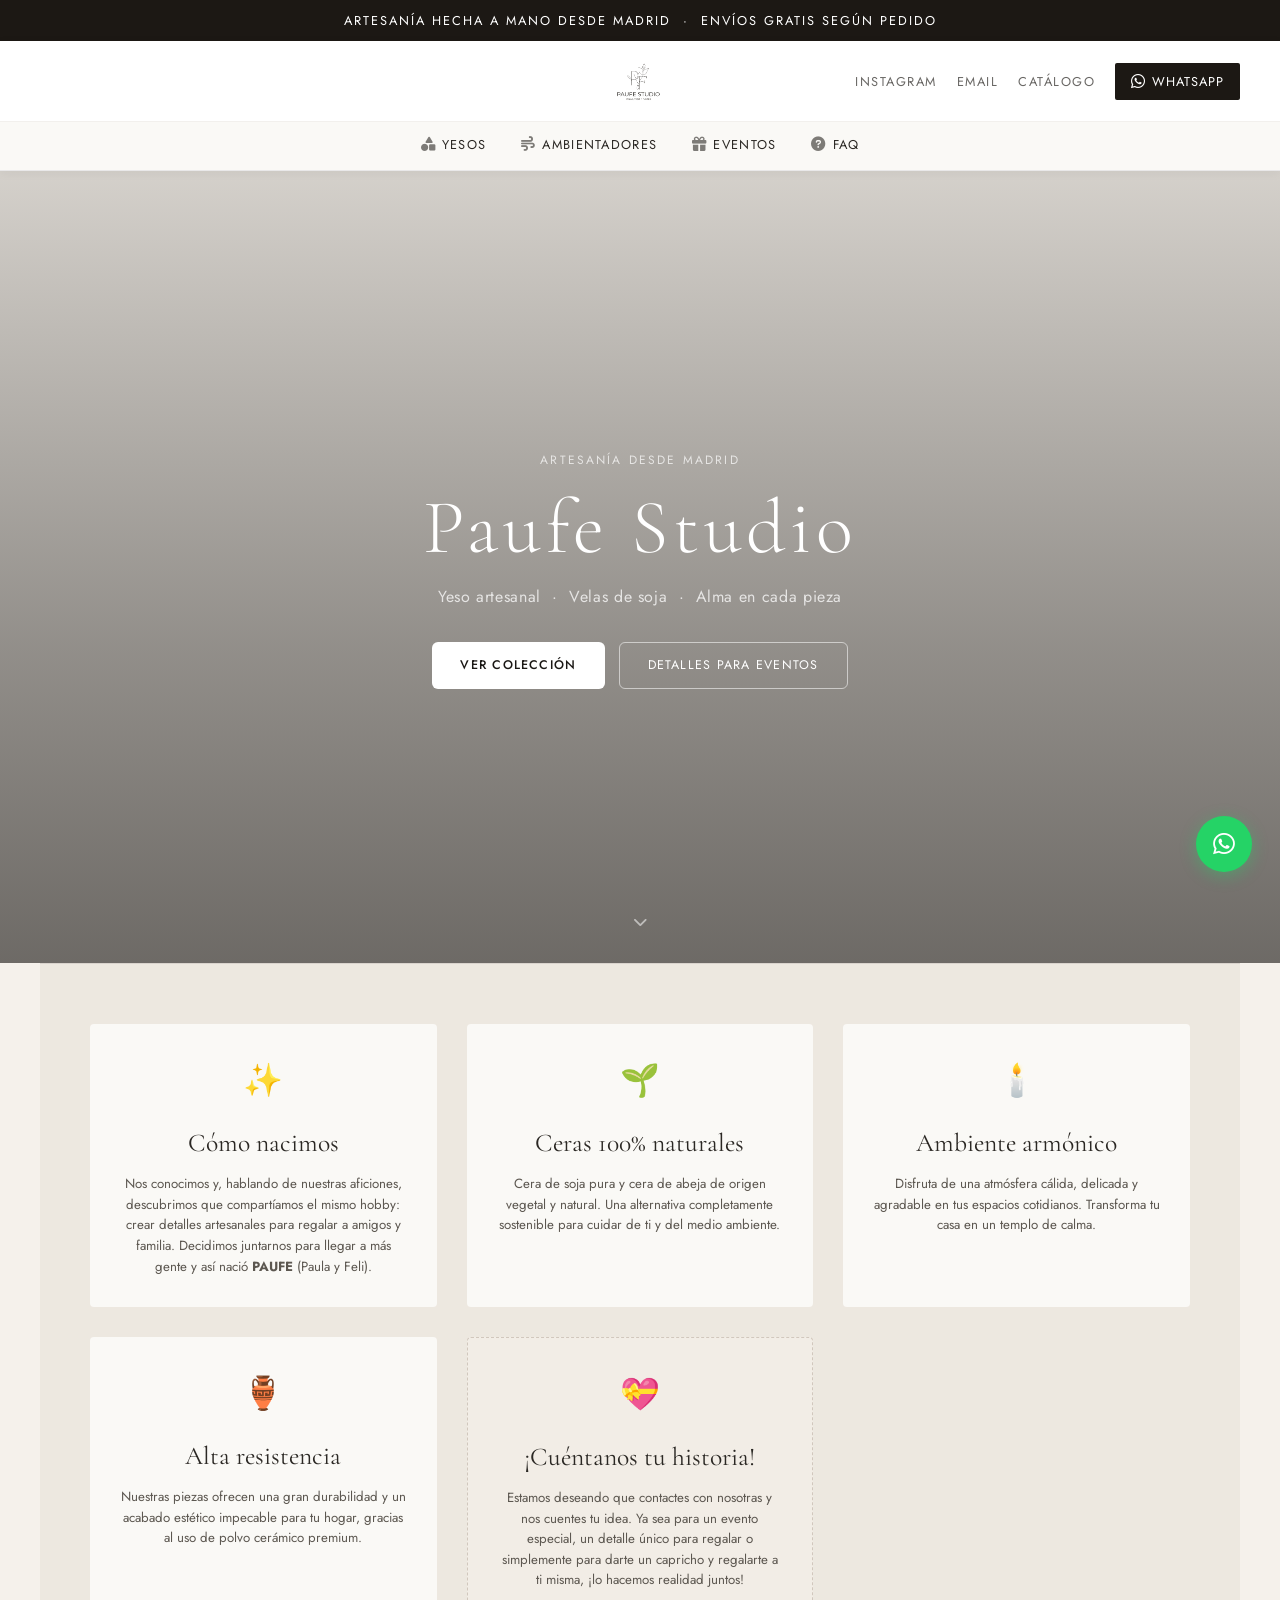
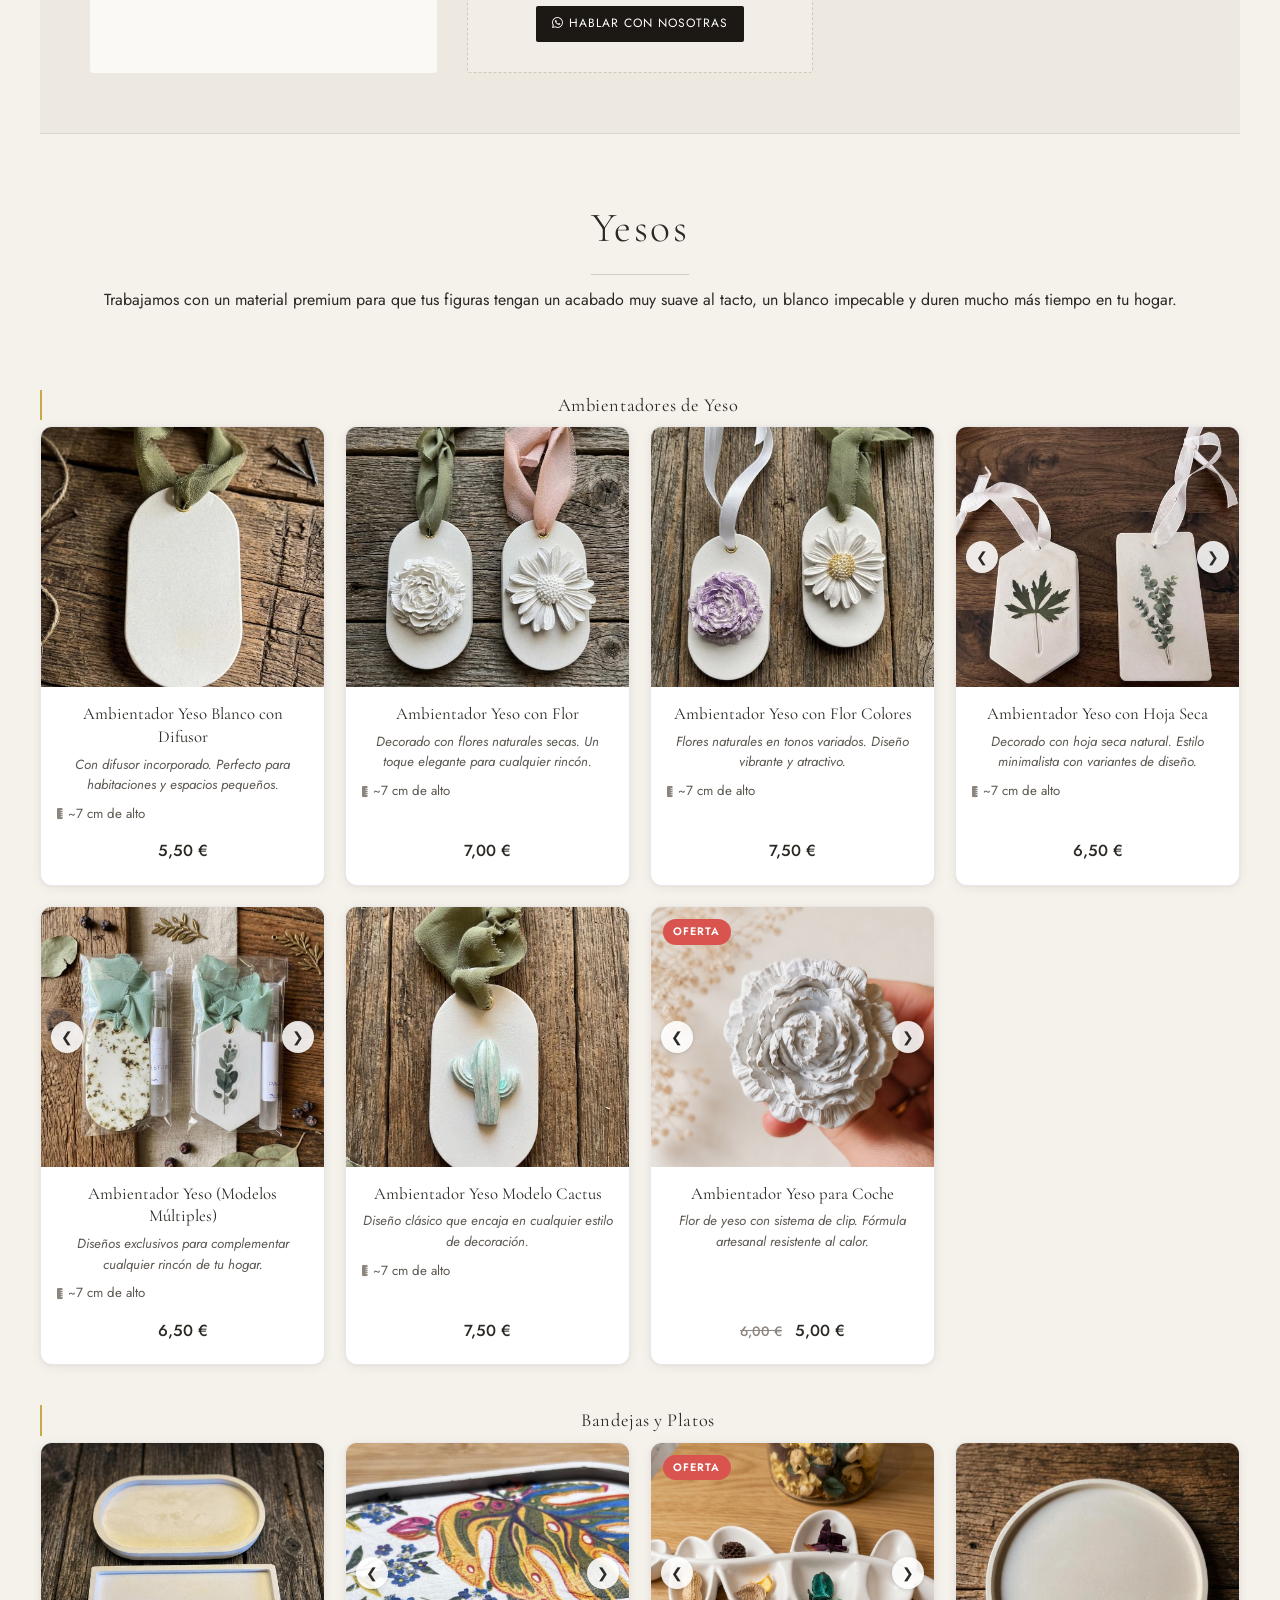
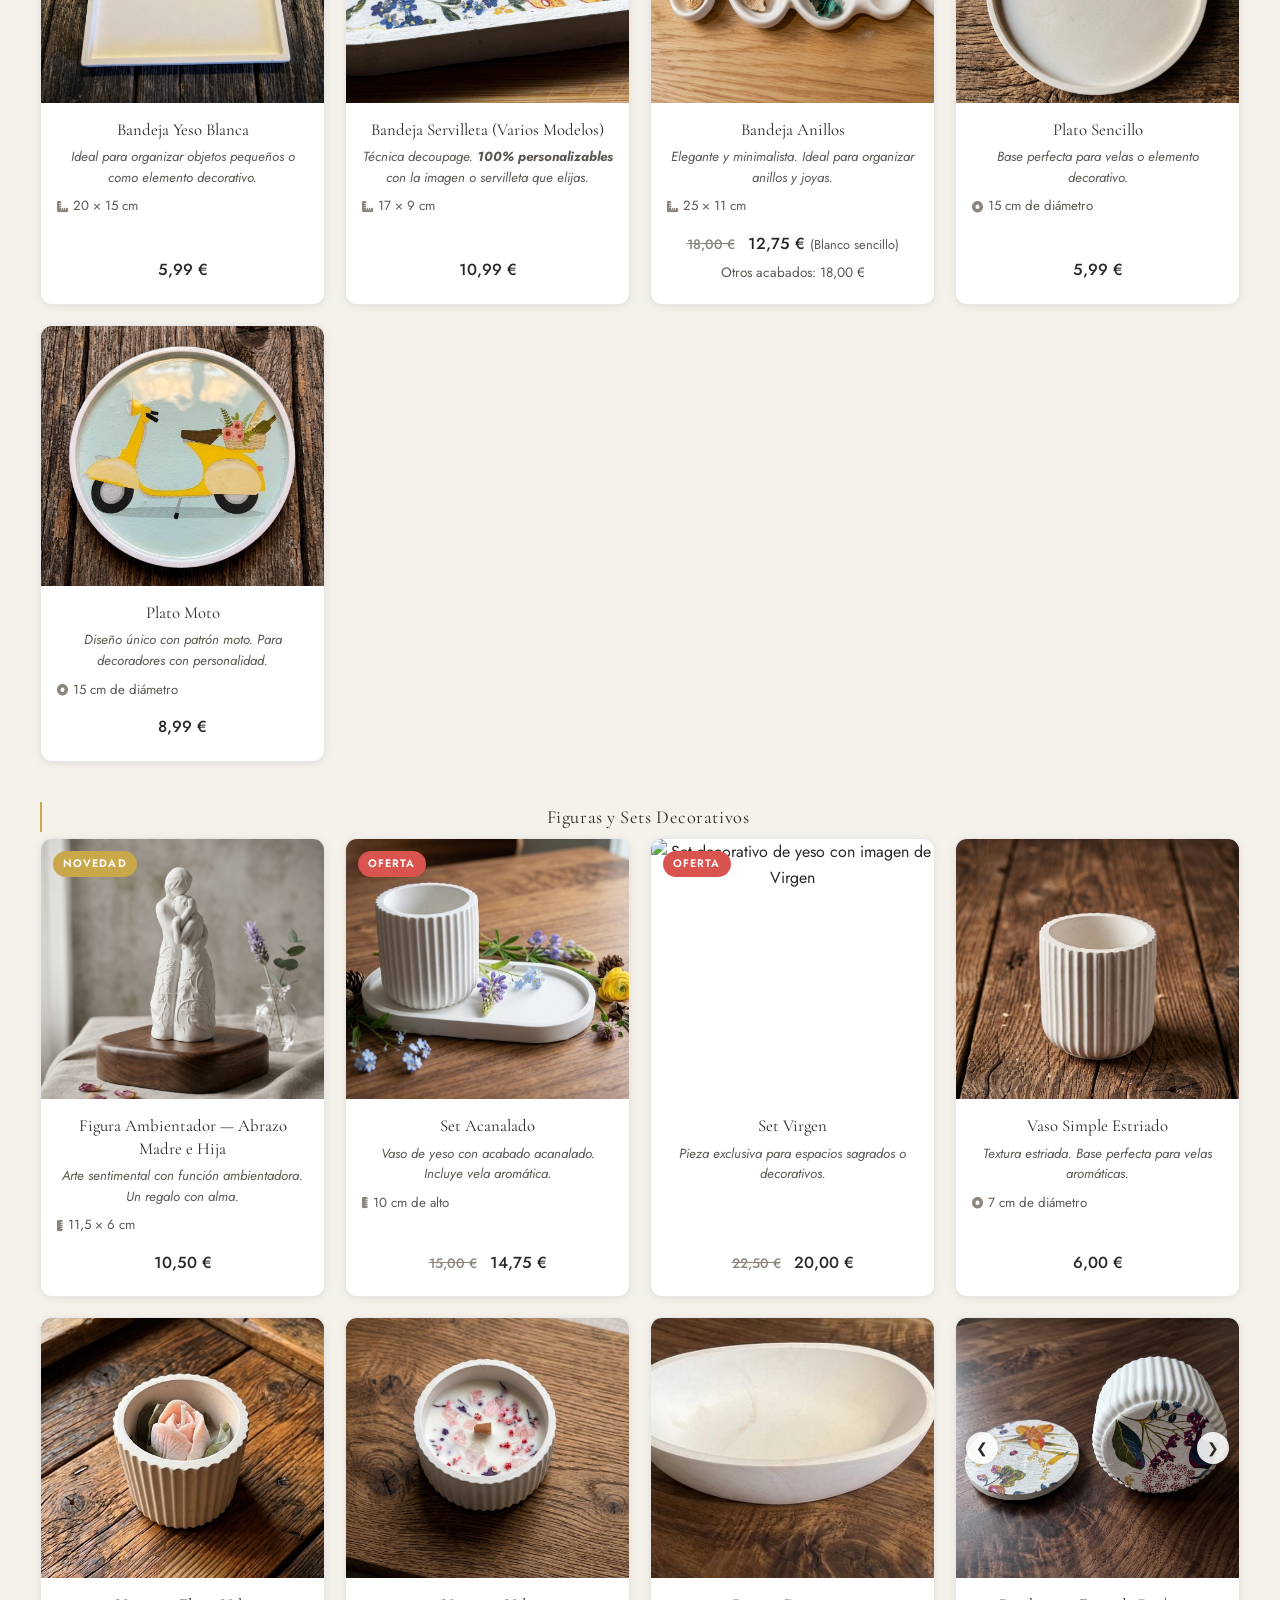
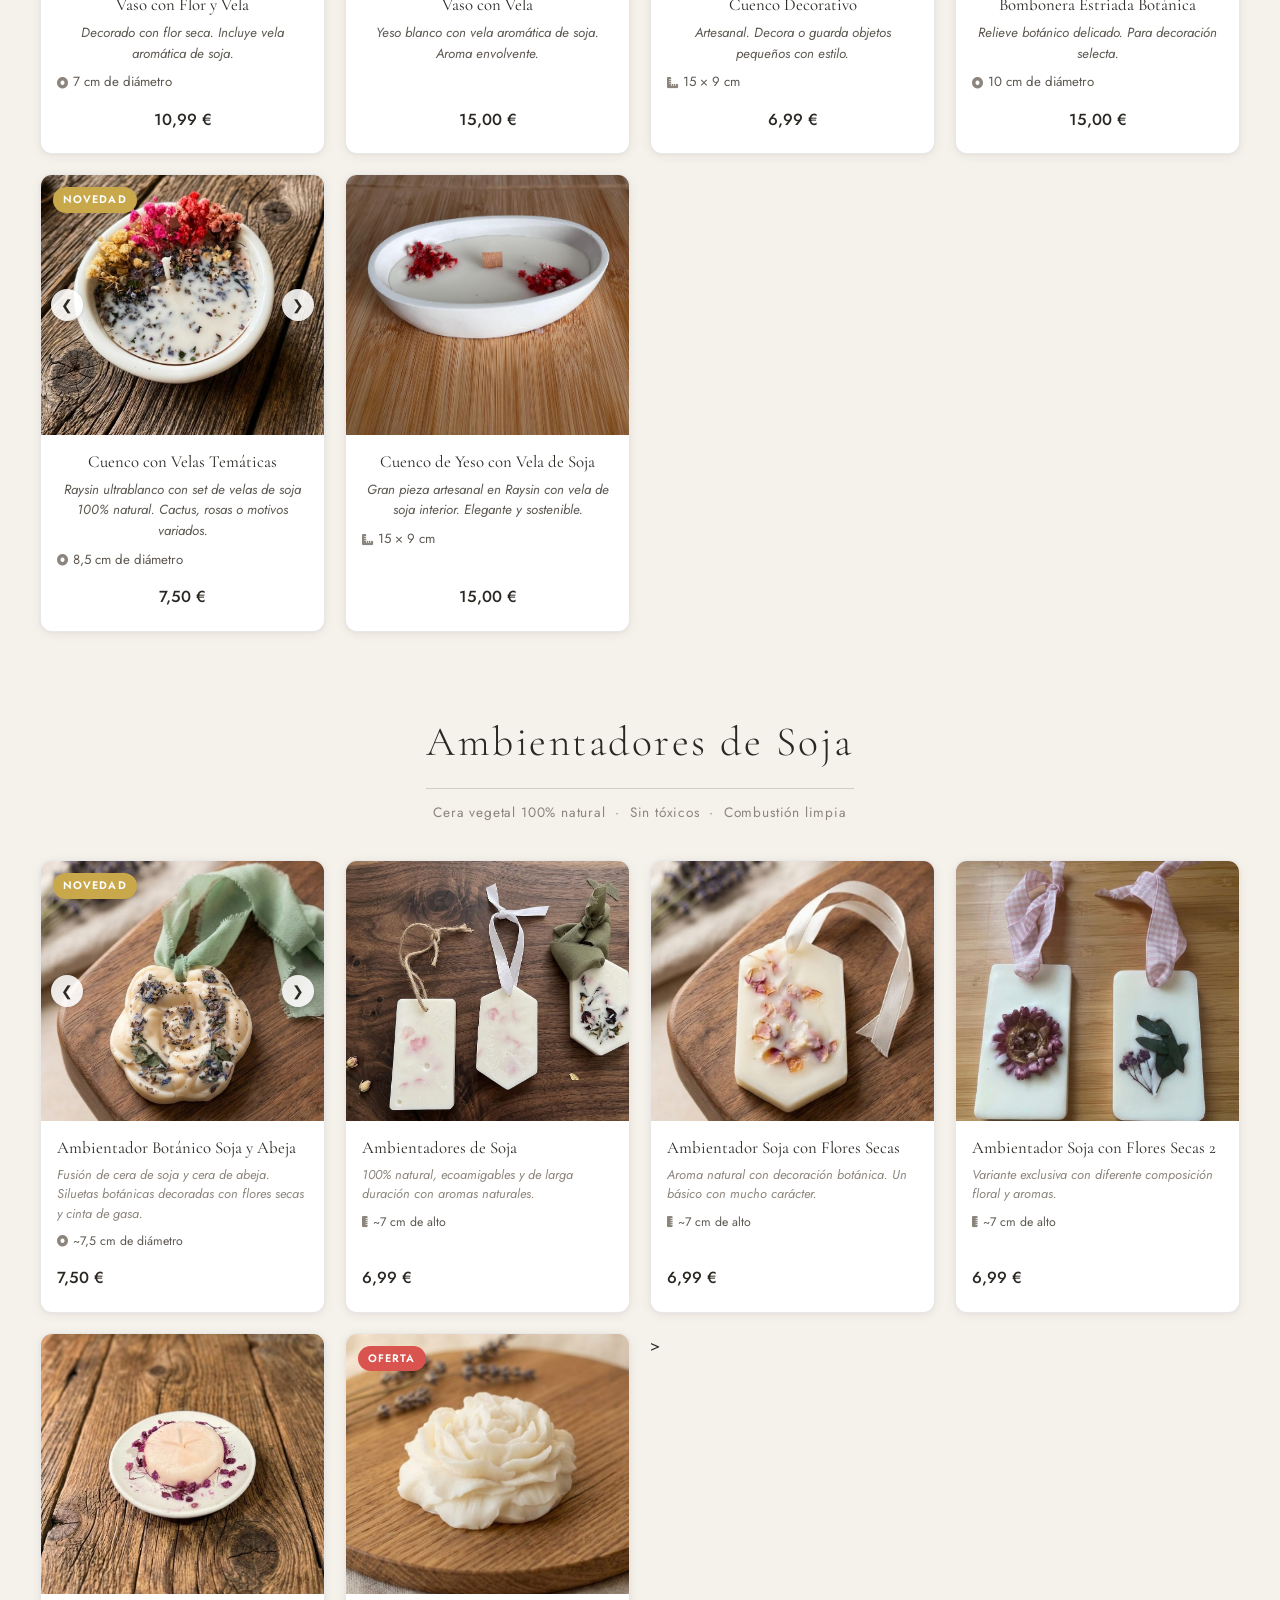
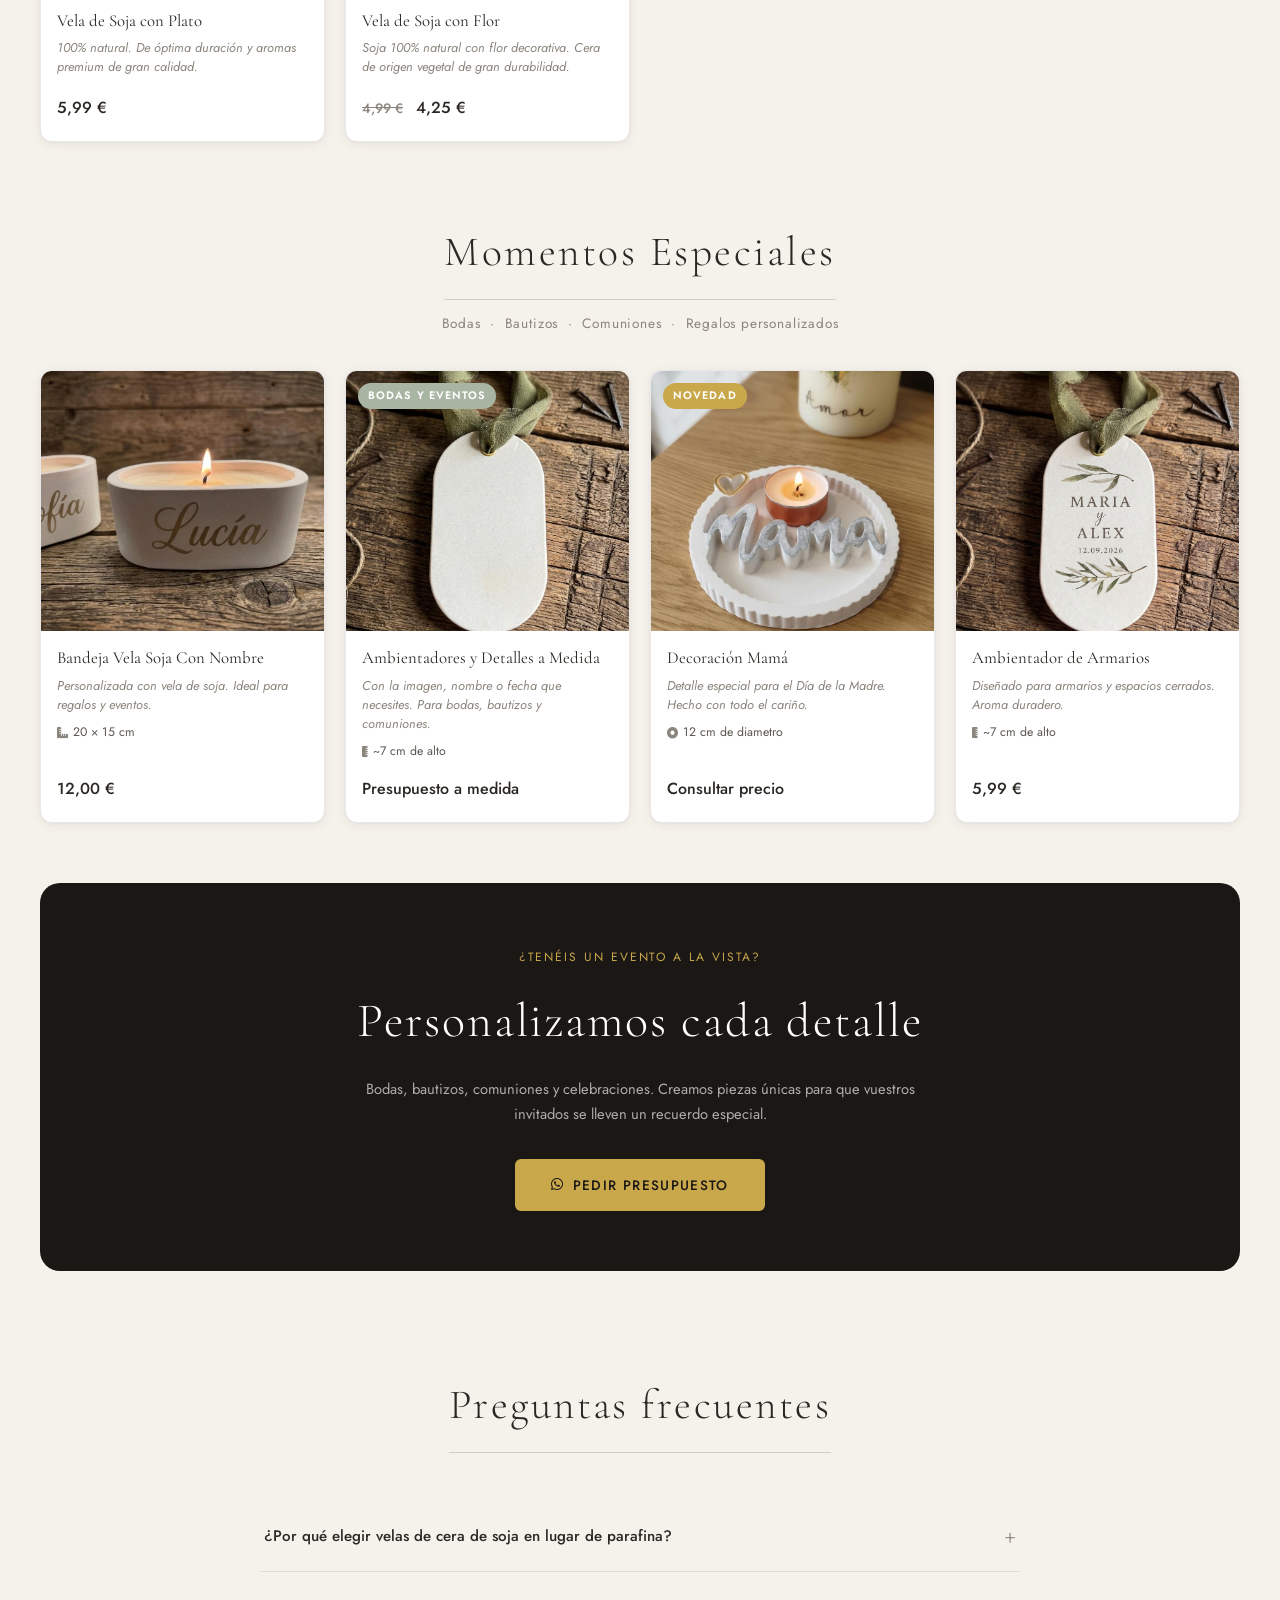
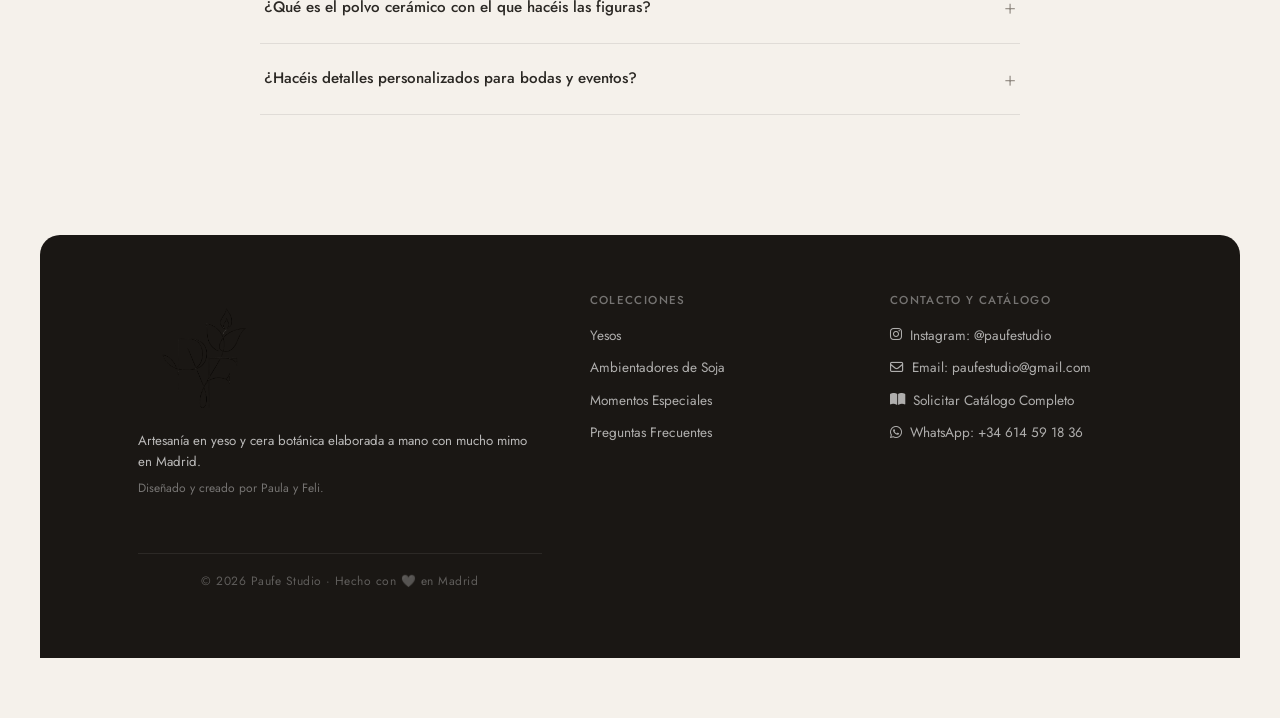
==== commit d5c655fa: "Feat: mejora acceso a nuestros contactos" ====
--- a/index.html
+++ b/index.html
@@ -107,45 +107,50 @@
       <i class="fas fa-chevron-down"></i>
     </div>
   </section>
-
-  <!-- PROPUESTA DE VALOR / NUESTRA HISTORIA -->
+<!-- PROPUESTA DE VALOR / NUESTRA HISTORIA -->
   <section id="filosofia" class="values-section" aria-label="Nuestra filosofía" style="padding: 60px 20px; max-width: 1200px; margin: 0 auto; text-align: center;">
-    
-    <!-- PROPUESTA DE VALOR E HISTORIA -->
-  <section id="filosofia" class="values-section" aria-label="Nuestra filosofía">
-    <div class="values-grid" style="grid-template-columns: repeat(auto-fit, minmax(220px, 1fr));">
+    <div class="values-grid" style="display: grid; grid-template-columns: repeat(auto-fit, minmax(280px, 1fr)); gap: 30px;">
       
       <!-- COLUMNA 1: HISTORIA -->
-      <div class="value-item">
-        <div class="value-icon" aria-hidden="true">✨</div>
-        <h3>Cómo nacimos</h3>
+      <div class="value-item" style="background-color: #faf9f6; padding: 30px; border-radius: 4px;">
+        <div class="value-icon" aria-hidden="true" style="font-size: 2rem; margin-bottom: 15px;">✨</div>
+        <h3 style="font-family: 'Cormorant Garamond', serif; font-size: 1.6rem; margin-bottom: 10px;">Cómo nacimos</h3>
         <p>Nos conocimos y, hablando de nuestras aficiones, descubrimos que compartíamos el mismo hobby: crear detalles artesanales para regalar a amigos y familia. Decidimos juntarnos para llegar a más gente y así nació <strong>PAUFE</strong> (Paula y Feli).</p>
       </div>
 
-      <!-- COLUMNA 2 -->
-      <div class="value-item">
-        <div class="value-icon" aria-hidden="true">🌱</div>
-        <h3>Ceras 100% naturales</h3>
-        <p>Cera de soja pura y cera de abeja de origen vegetal y natural. Alternativa sostenible.</p>
-      </div>
-
-      <!-- COLUMNA 3 -->
-      <div class="value-item">
-        <div class="value-icon" aria-hidden="true">✨</div>
-        <h3>Ambiente armónico</h3>
-        <p>Disfruta de una atmósfera cálida, delicada y agradable en tus espacios cotidianos.</p>
-      </div>
-
-      <!-- COLUMNA 4 -->
-      <div class="value-item">
-        <div class="value-icon" aria-hidden="true">🏺</div>
-        <h3>Alta resistencia</h3>
-        <p>Nuestras piezas ofrecen una gran durabilidad y un acabado estético impecable para tu hogar.</p>
+      <!-- COLUMNA 2: CERAS -->
+      <div class="value-item" style="background-color: #faf9f6; padding: 30px; border-radius: 4px;">
+        <div class="value-icon" aria-hidden="true" style="font-size: 2rem; margin-bottom: 15px;">🌱</div>
+        <h3 style="font-family: 'Cormorant Garamond', serif; font-size: 1.6rem; margin-bottom: 10px;">Ceras 100% naturales</h3>
+        <p>Cera de soja pura y cera de abeja de origen vegetal y natural. Una alternativa completamente sostenible para cuidar de ti y del medio ambiente.</p>
+      </div>
+
+      <!-- COLUMNA 3: AMBIENTE -->
+      <div class="value-item" style="background-color: #faf9f6; padding: 30px; border-radius: 4px;">
+        <div class="value-icon" aria-hidden="true" style="font-size: 2rem; margin-bottom: 15px;">🕯️</div>
+        <h3 style="font-family: 'Cormorant Garamond', serif; font-size: 1.6rem; margin-bottom: 10px;">Ambiente armónico</h3>
+        <p>Disfruta de una atmósfera cálida, delicada y agradable en tus espacios cotidianos. Transforma tu casa en un templo de calma.</p>
+      </div>
+
+      <!-- COLUMNA 4: RESISTENCIA -->
+      <div class="value-item" style="background-color: #faf9f6; padding: 30px; border-radius: 4px;">
+        <div class="value-icon" aria-hidden="true" style="font-size: 2rem; margin-bottom: 15px;">🏺</div>
+        <h3 style="font-family: 'Cormorant Garamond', serif; font-size: 1.6rem; margin-bottom: 10px;">Alta resistencia</h3>
+        <p>Nuestras piezas ofrecen una gran durabilidad y un acabado estético impecable para tu hogar, gracias al uso de polvo cerámico premium.</p>
+      </div>
+
+      <!-- NUEVA COLUMNA 5: EMOCIONAL / LLAMADA A LA ACCIÓN -->
+      <div class="value-item" style="background-color: #f2ede6; padding: 30px; border-radius: 4px; border: 1px dashed #d1c7bd; grid-column: span auto;">
+        <div class="value-icon" aria-hidden="true" style="font-size: 2rem; margin-bottom: 15px;">💝</div>
+        <h3 style="font-family: 'Cormorant Garamond', serif; font-size: 1.6rem; margin-bottom: 10px; color: var(--text-dark);">¡Cuéntanos tu historia!</h3>
+        <p style="margin-bottom: 15px;">Estamos deseando que contactes con nosotras y nos cuentes tu idea. Ya sea para un evento especial, un detalle único para regalar o simplemente para darte un capricho y regalarte a ti misma, ¡lo hacemos realidad juntos!</p>
+        <a href="https://wa.me/34614591836?text=¡Hola!%20Me%20encantaría%20contaros%20mi%20idea%20para%20un%20regalo%20especial." target="_blank" rel="noopener" style="font-family: 'Jost', sans-serif; font-size: 0.75rem; letter-spacing: 1px; text-transform: uppercase; text-decoration: none; color: #fff; background-color: var(--text-dark, #1c1814); padding: 8px 16px; display: inline-block; border-radius: 2px; transition: background-color 0.3s;" onmouseover="this.style.backgroundColor='#443e38'" onmouseout="this.style.backgroundColor='var(--text-dark, #1c1814)'">
+          <i class="fab fa-whatsapp"></i> Hablar con nosotras
+        </a>
       </div>
 
     </div>
   </section>
-
   <!-- CONTENIDO PRINCIPAL -->
   <main class="main-content">
 
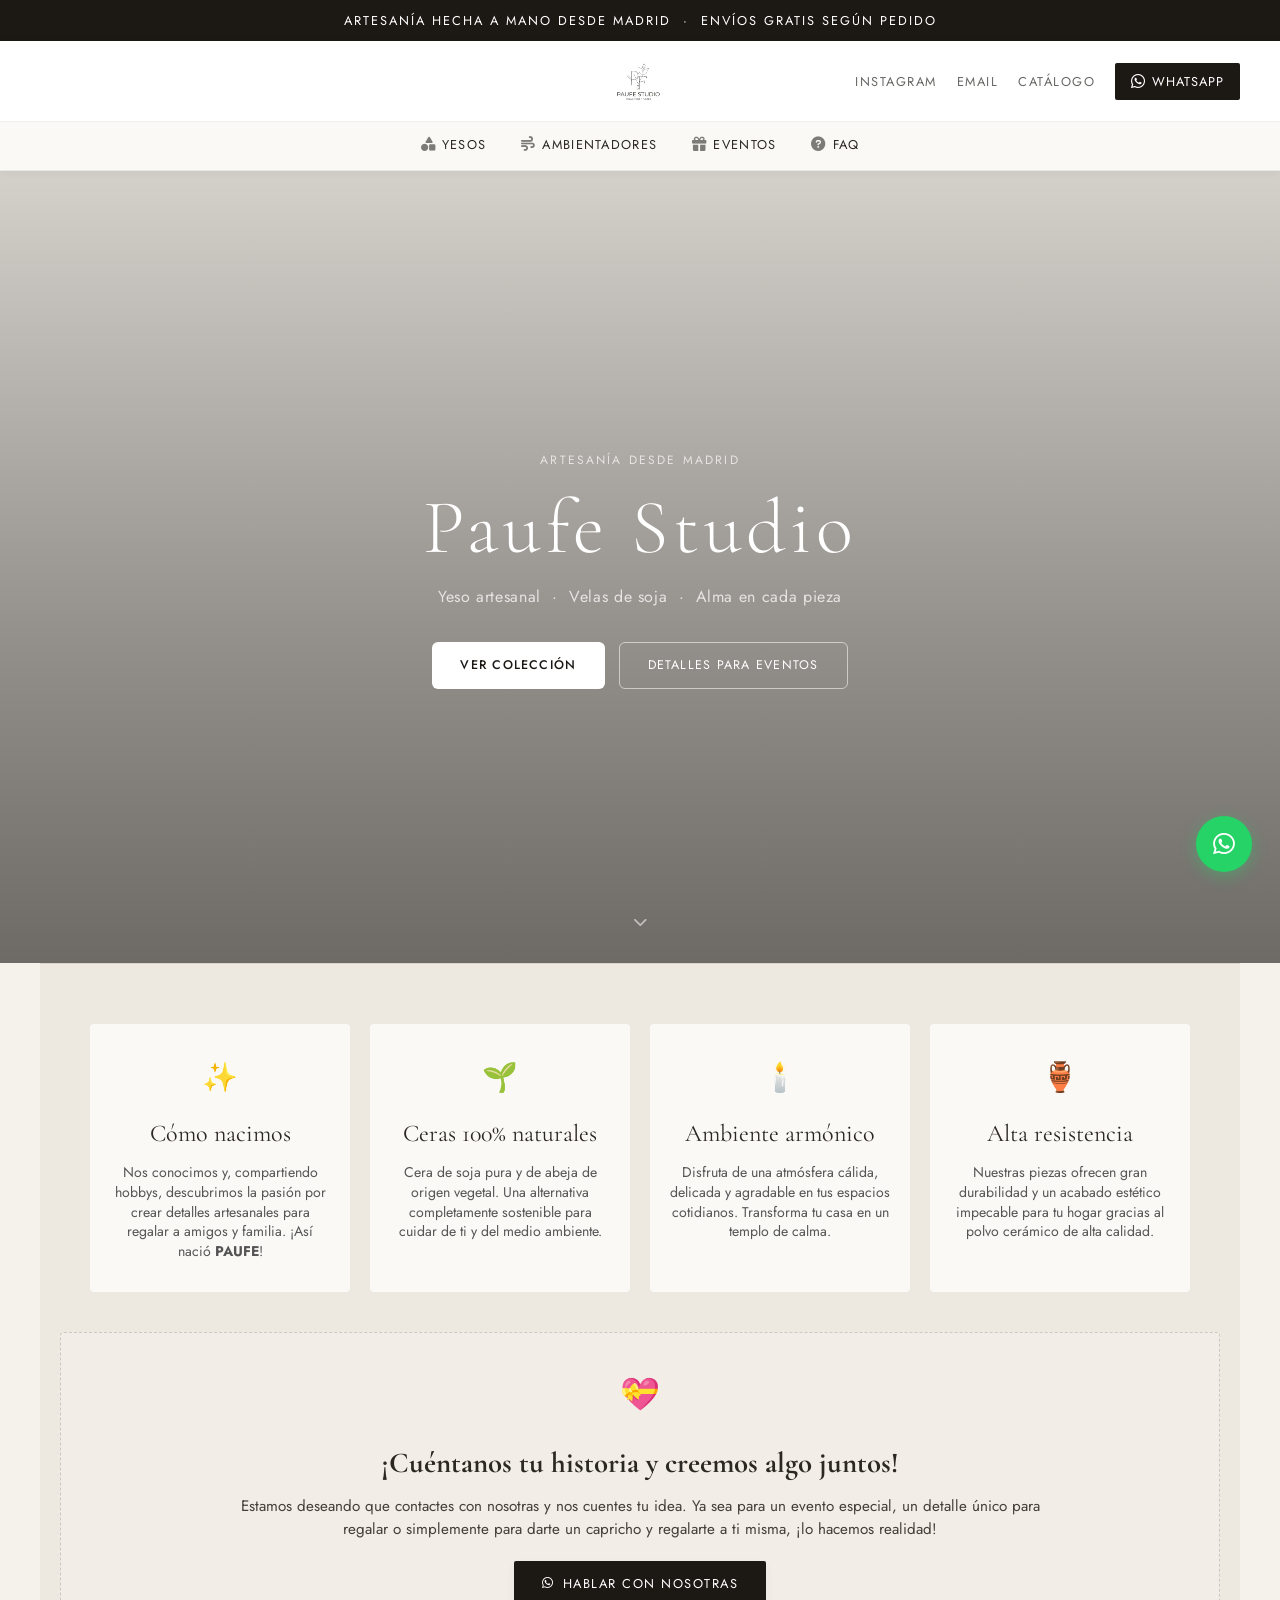
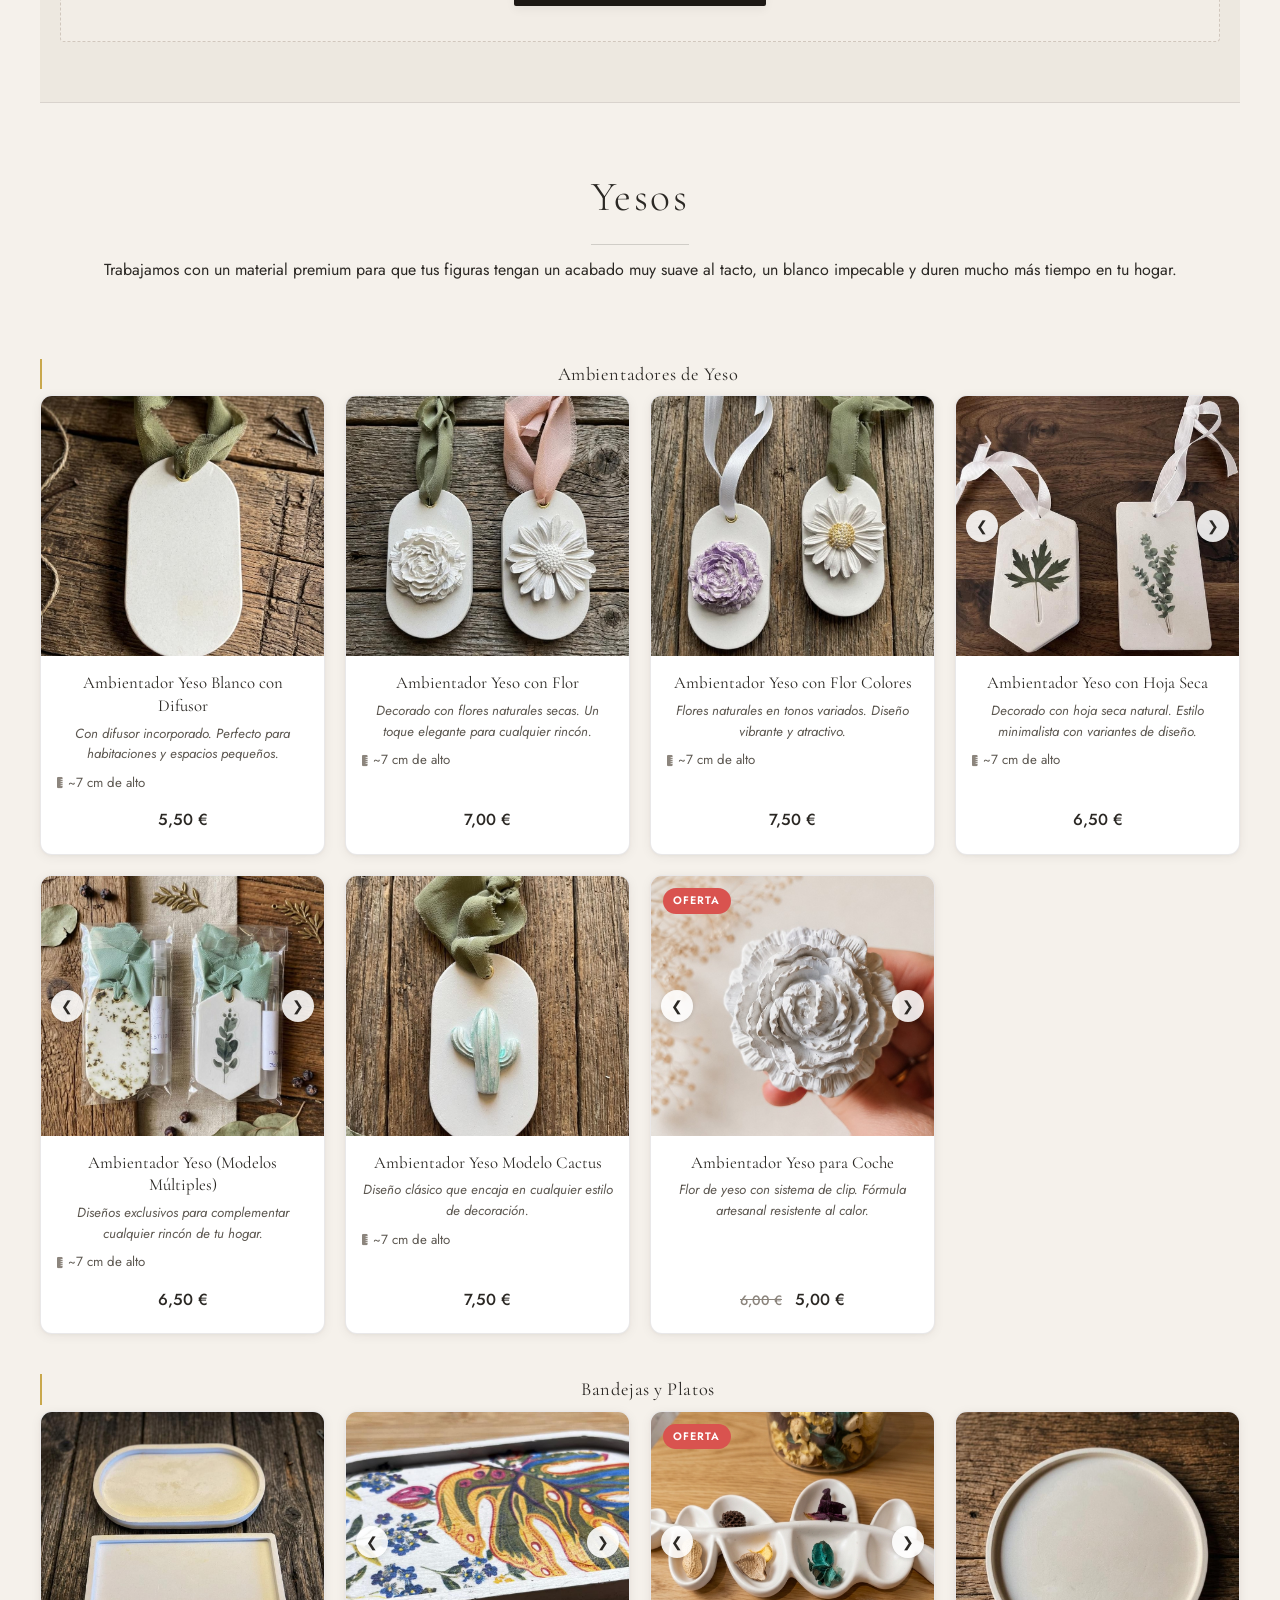
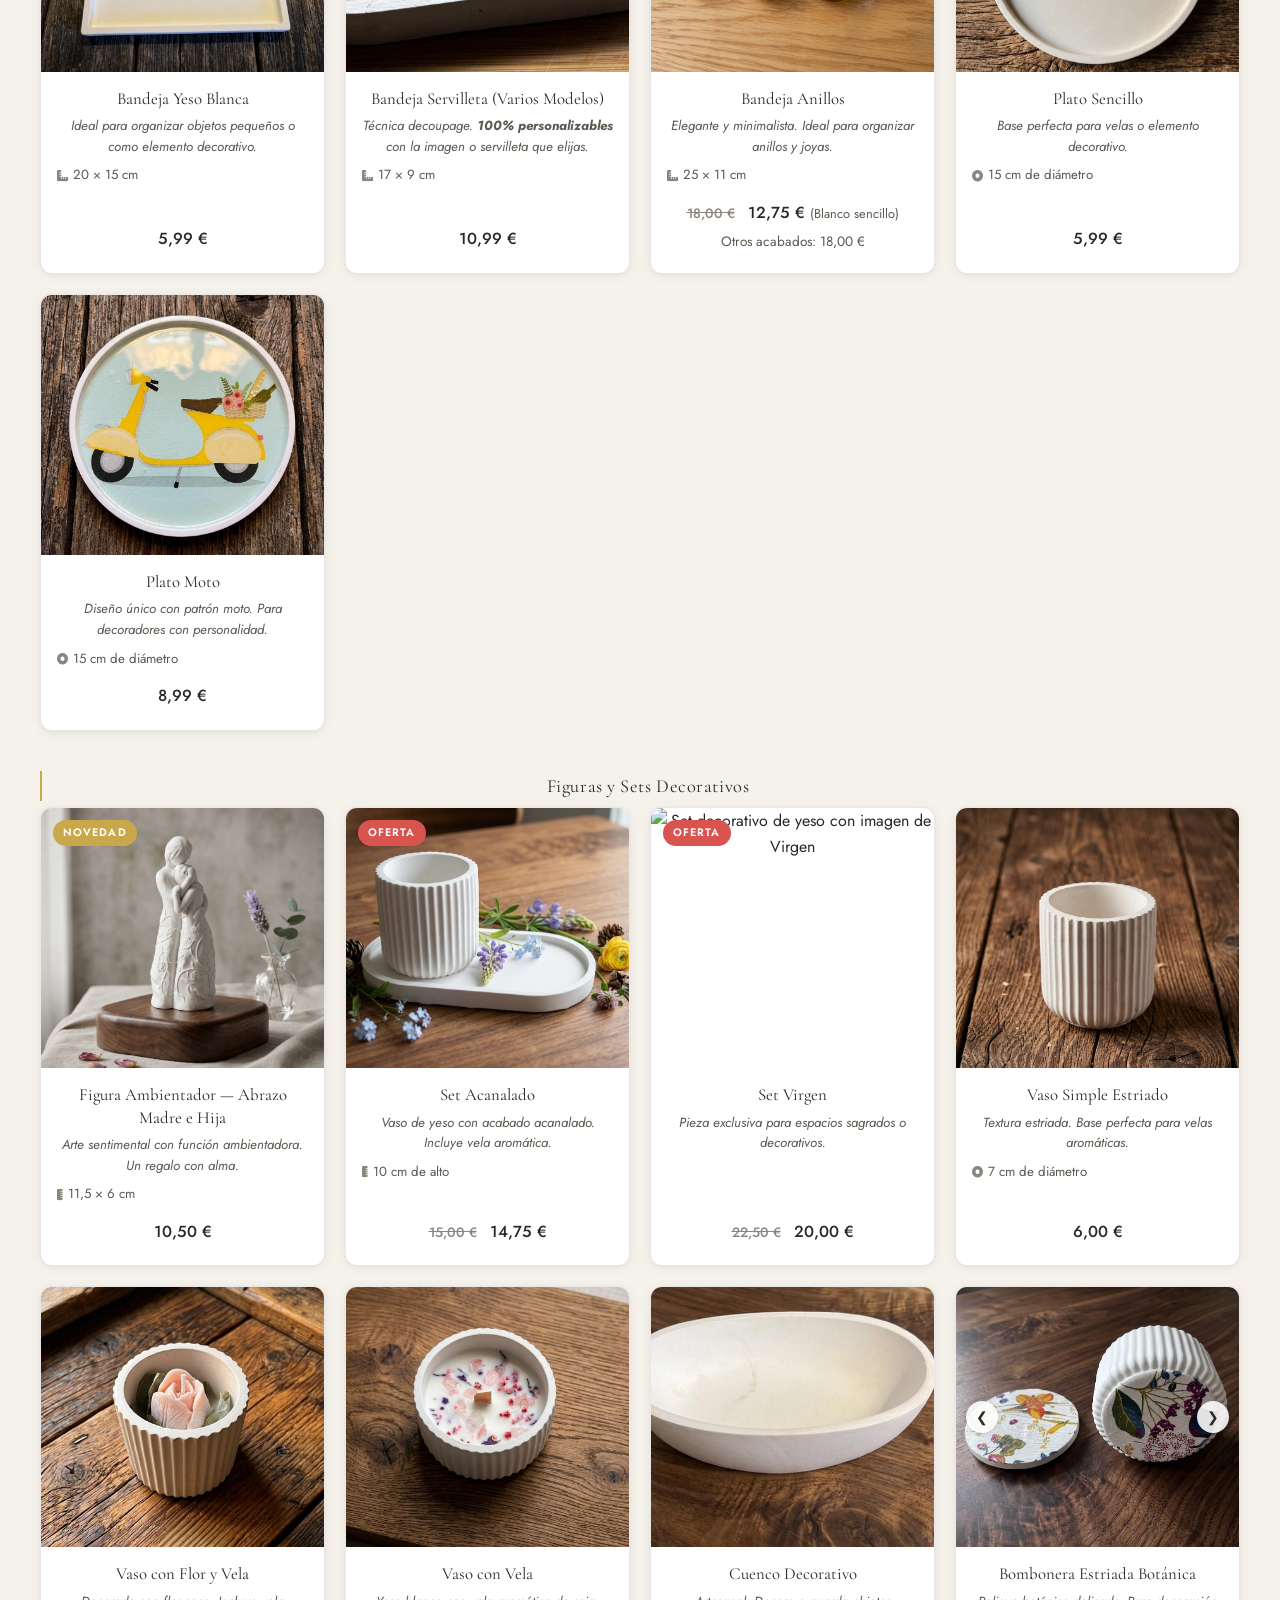
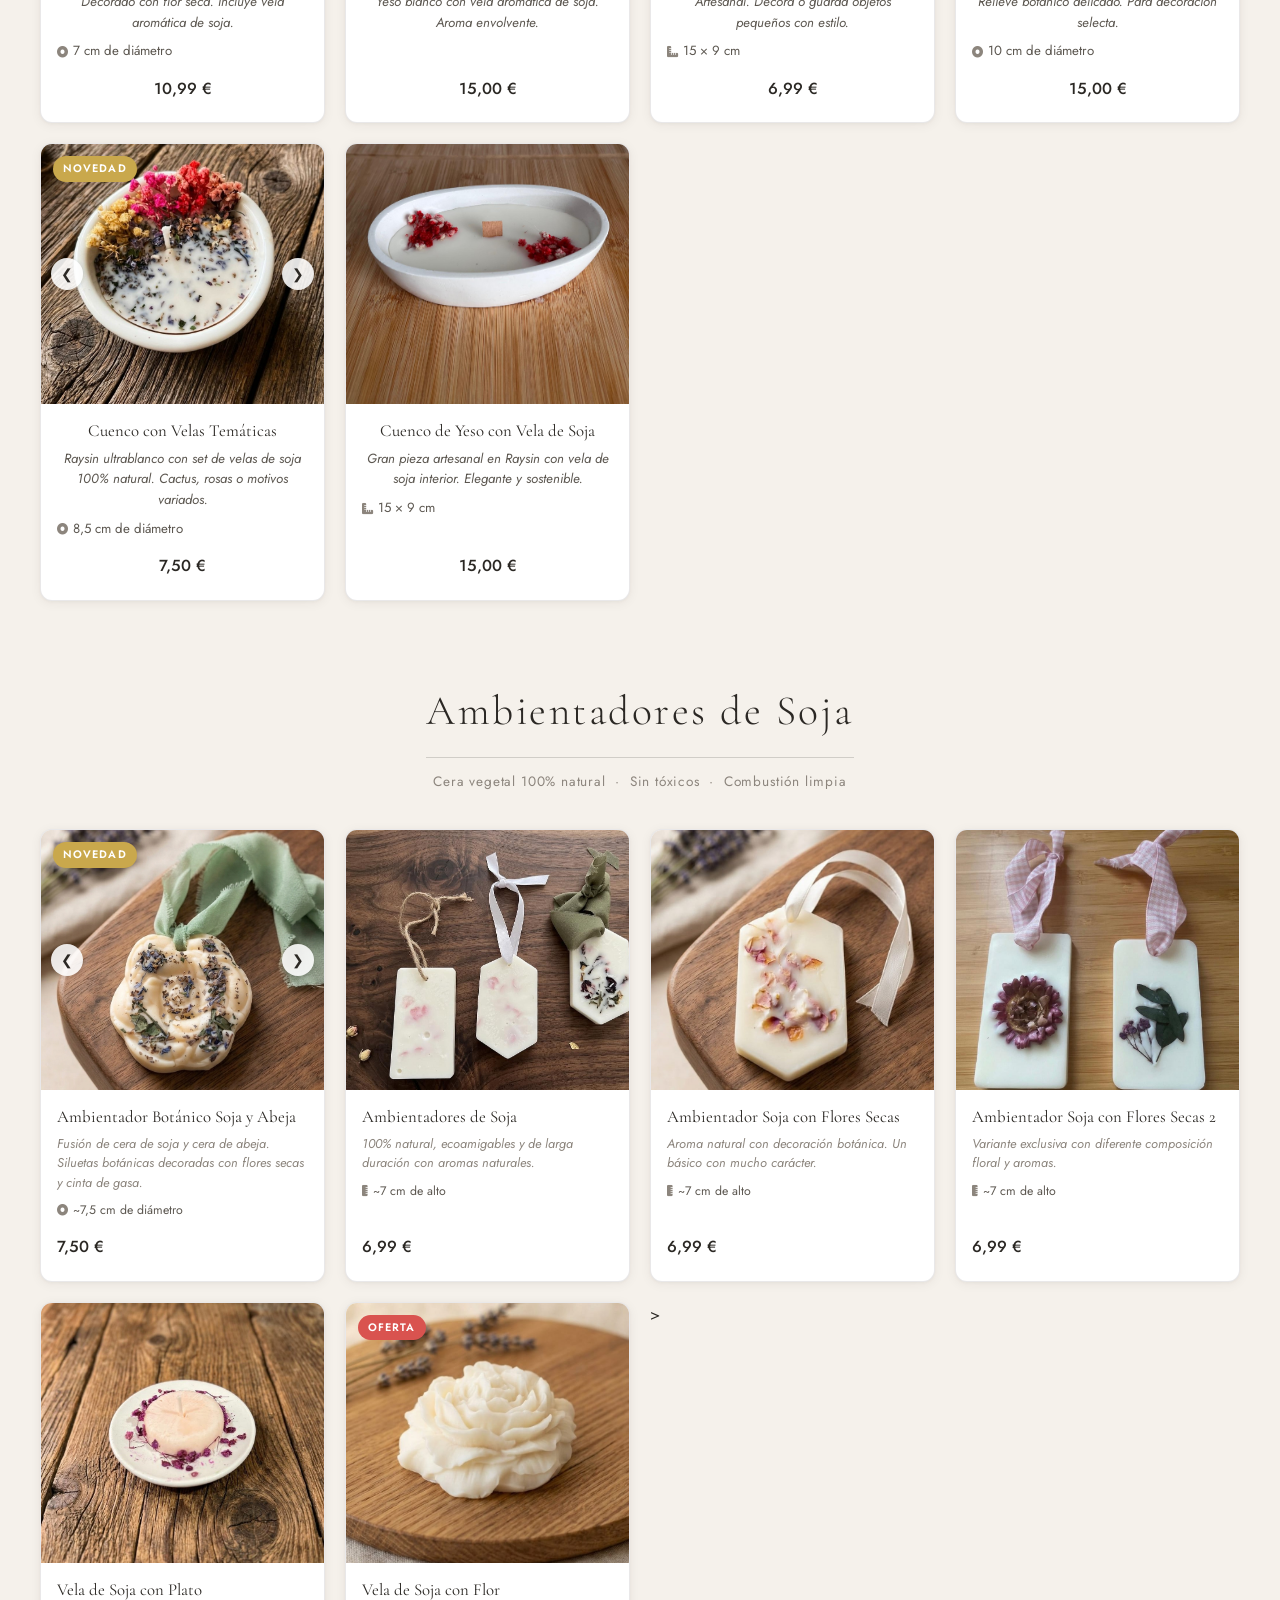
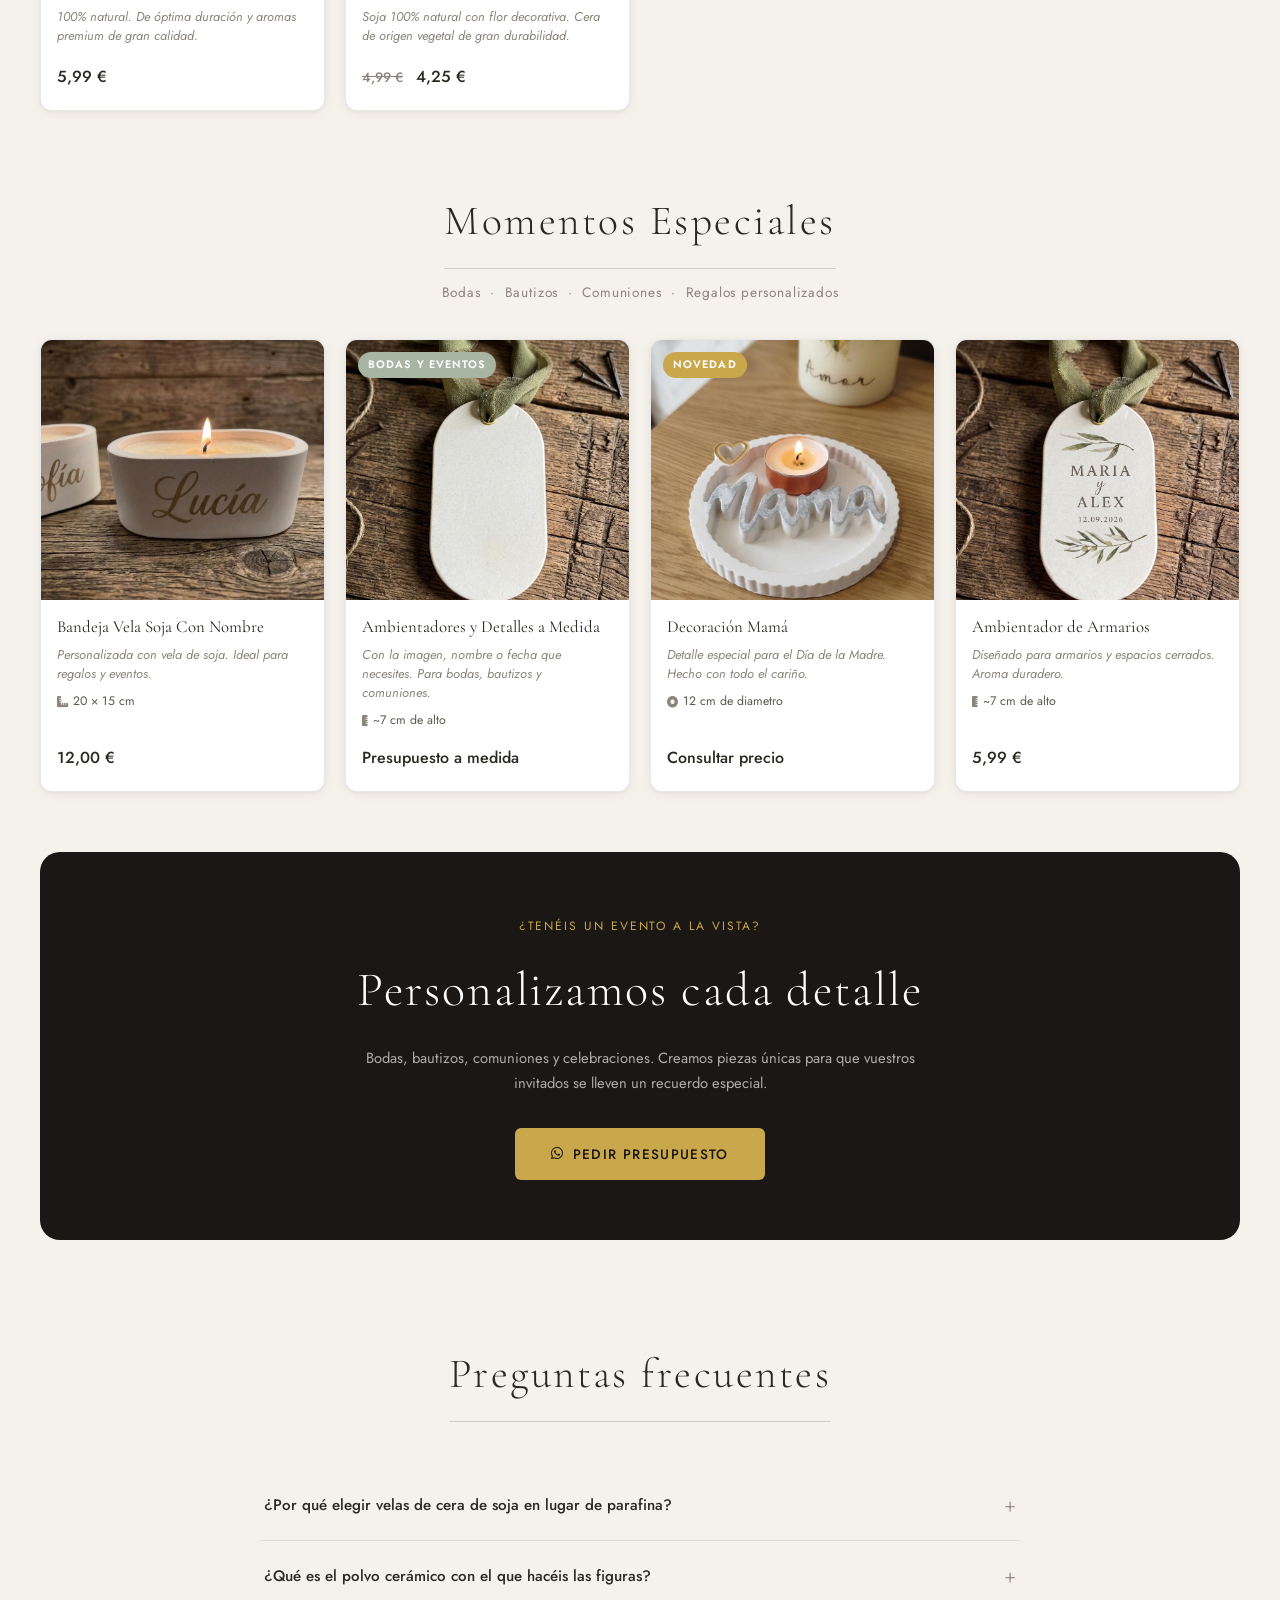
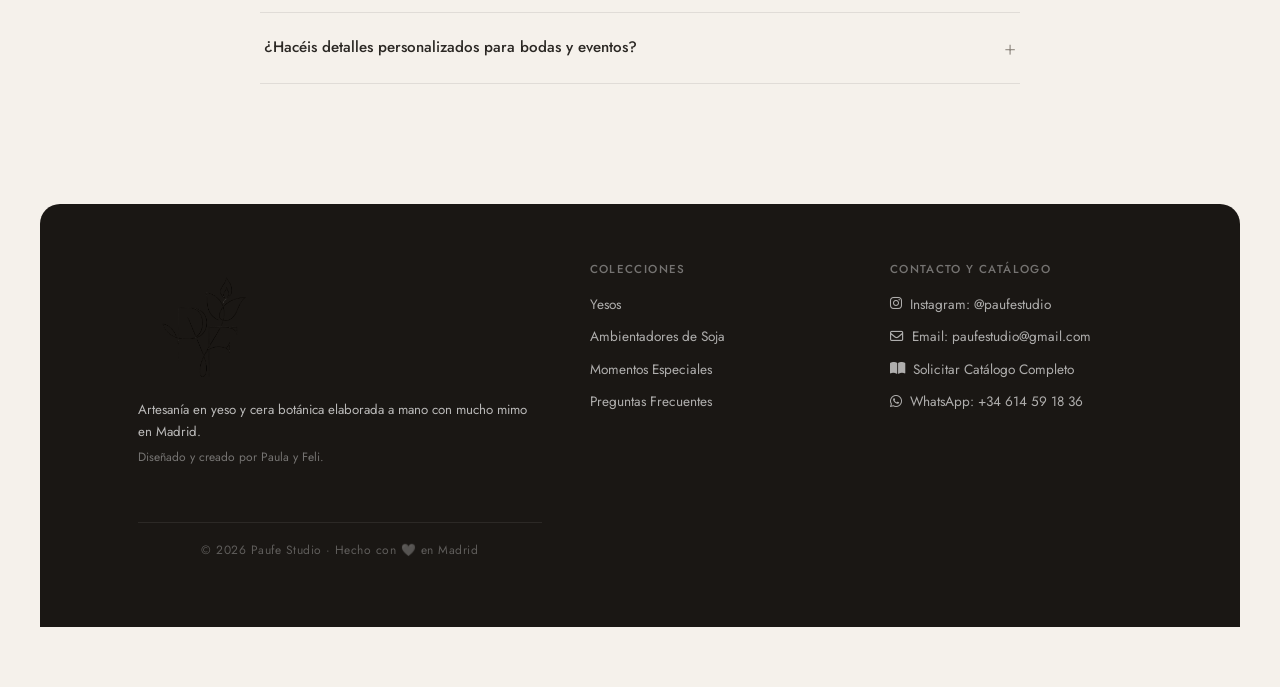
==== commit cf1cb970: "Feat: mejora acceso a nuestros contactos" ====
--- a/index.html
+++ b/index.html
@@ -108,48 +108,52 @@
     </div>
   </section>
 <!-- PROPUESTA DE VALOR / NUESTRA HISTORIA -->
-  <section id="filosofia" class="values-section" aria-label="Nuestra filosofía" style="padding: 60px 20px; max-width: 1200px; margin: 0 auto; text-align: center;">
-    <div class="values-grid" style="display: grid; grid-template-columns: repeat(auto-fit, minmax(280px, 1fr)); gap: 30px;">
+  <section id="filosofia" class="values-section" aria-label="Nuestra filosofía" style="padding: 60px 20px; max-width: 1200px; margin: 0 auto; text-align: center; box-sizing: border-box;">
+    
+    <!-- CUADRÍCULA DE LAS 4 CARACTERÍSTICAS -->
+    <div class="values-grid" style="display: grid; grid-template-columns: repeat(auto-fit, minmax(240px, 1fr)); gap: 20px; margin-bottom: 40px;">
       
       <!-- COLUMNA 1: HISTORIA -->
-      <div class="value-item" style="background-color: #faf9f6; padding: 30px; border-radius: 4px;">
-        <div class="value-icon" aria-hidden="true" style="font-size: 2rem; margin-bottom: 15px;">✨</div>
-        <h3 style="font-family: 'Cormorant Garamond', serif; font-size: 1.6rem; margin-bottom: 10px;">Cómo nacimos</h3>
-        <p>Nos conocimos y, hablando de nuestras aficiones, descubrimos que compartíamos el mismo hobby: crear detalles artesanales para regalar a amigos y familia. Decidimos juntarnos para llegar a más gente y así nació <strong>PAUFE</strong> (Paula y Feli).</p>
+      <div class="value-item" style="background-color: #faf9f6; padding: 30px 20px; border-radius: 4px; box-sizing: border-box;">
+        <div class="value-icon" aria-hidden="true" style="font-size: 1.8rem; margin-bottom: 12px;">✨</div>
+        <h3 style="font-family: 'Cormorant Garamond', serif; font-size: 1.5rem; margin-bottom: 10px;">Cómo nacimos</h3>
+        <p style="font-size: 0.88rem; line-height: 1.4; color: #555;">Nos conocimos y, compartiendo hobbys, descubrimos la pasión por crear detalles artesanales para regalar a amigos y familia. ¡Así nació <strong>PAUFE</strong>!</p>
       </div>
 
       <!-- COLUMNA 2: CERAS -->
-      <div class="value-item" style="background-color: #faf9f6; padding: 30px; border-radius: 4px;">
-        <div class="value-icon" aria-hidden="true" style="font-size: 2rem; margin-bottom: 15px;">🌱</div>
-        <h3 style="font-family: 'Cormorant Garamond', serif; font-size: 1.6rem; margin-bottom: 10px;">Ceras 100% naturales</h3>
-        <p>Cera de soja pura y cera de abeja de origen vegetal y natural. Una alternativa completamente sostenible para cuidar de ti y del medio ambiente.</p>
+      <div class="value-item" style="background-color: #faf9f6; padding: 30px 20px; border-radius: 4px; box-sizing: border-box;">
+        <div class="value-icon" aria-hidden="true" style="font-size: 1.8rem; margin-bottom: 12px;">🌱</div>
+        <h3 style="font-family: 'Cormorant Garamond', serif; font-size: 1.5rem; margin-bottom: 10px;">Ceras 100% naturales</h3>
+        <p style="font-size: 0.88rem; line-height: 1.4; color: #555;">Cera de soja pura y de abeja de origen vegetal. Una alternativa completamente sostenible para cuidar de ti y del medio ambiente.</p>
       </div>
 
       <!-- COLUMNA 3: AMBIENTE -->
-      <div class="value-item" style="background-color: #faf9f6; padding: 30px; border-radius: 4px;">
-        <div class="value-icon" aria-hidden="true" style="font-size: 2rem; margin-bottom: 15px;">🕯️</div>
-        <h3 style="font-family: 'Cormorant Garamond', serif; font-size: 1.6rem; margin-bottom: 10px;">Ambiente armónico</h3>
-        <p>Disfruta de una atmósfera cálida, delicada y agradable en tus espacios cotidianos. Transforma tu casa en un templo de calma.</p>
+      <div class="value-item" style="background-color: #faf9f6; padding: 30px 20px; border-radius: 4px; box-sizing: border-box;">
+        <div class="value-icon" aria-hidden="true" style="font-size: 1.8rem; margin-bottom: 12px;">🕯️</div>
+        <h3 style="font-family: 'Cormorant Garamond', serif; font-size: 1.5rem; margin-bottom: 10px;">Ambiente armónico</h3>
+        <p style="font-size: 0.88rem; line-height: 1.4; color: #555;">Disfruta de una atmósfera cálida, delicada y agradable en tus espacios cotidianos. Transforma tu casa en un templo de calma.</p>
       </div>
 
       <!-- COLUMNA 4: RESISTENCIA -->
-      <div class="value-item" style="background-color: #faf9f6; padding: 30px; border-radius: 4px;">
-        <div class="value-icon" aria-hidden="true" style="font-size: 2rem; margin-bottom: 15px;">🏺</div>
-        <h3 style="font-family: 'Cormorant Garamond', serif; font-size: 1.6rem; margin-bottom: 10px;">Alta resistencia</h3>
-        <p>Nuestras piezas ofrecen una gran durabilidad y un acabado estético impecable para tu hogar, gracias al uso de polvo cerámico premium.</p>
-      </div>
-
-      <!-- NUEVA COLUMNA 5: EMOCIONAL / LLAMADA A LA ACCIÓN -->
-      <div class="value-item" style="background-color: #f2ede6; padding: 30px; border-radius: 4px; border: 1px dashed #d1c7bd; grid-column: span auto;">
-        <div class="value-icon" aria-hidden="true" style="font-size: 2rem; margin-bottom: 15px;">💝</div>
-        <h3 style="font-family: 'Cormorant Garamond', serif; font-size: 1.6rem; margin-bottom: 10px; color: var(--text-dark);">¡Cuéntanos tu historia!</h3>
-        <p style="margin-bottom: 15px;">Estamos deseando que contactes con nosotras y nos cuentes tu idea. Ya sea para un evento especial, un detalle único para regalar o simplemente para darte un capricho y regalarte a ti misma, ¡lo hacemos realidad juntos!</p>
-        <a href="https://wa.me/34614591836?text=¡Hola!%20Me%20encantaría%20contaros%20mi%20idea%20para%20un%20regalo%20especial." target="_blank" rel="noopener" style="font-family: 'Jost', sans-serif; font-size: 0.75rem; letter-spacing: 1px; text-transform: uppercase; text-decoration: none; color: #fff; background-color: var(--text-dark, #1c1814); padding: 8px 16px; display: inline-block; border-radius: 2px; transition: background-color 0.3s;" onmouseover="this.style.backgroundColor='#443e38'" onmouseout="this.style.backgroundColor='var(--text-dark, #1c1814)'">
-          <i class="fab fa-whatsapp"></i> Hablar con nosotras
-        </a>
-      </div>
-
-    </div>
+      <div class="value-item" style="background-color: #faf9f6; padding: 30px 20px; border-radius: 4px; box-sizing: border-box;">
+        <div class="value-icon" aria-hidden="true" style="font-size: 1.8rem; margin-bottom: 12px;">🏺</div>
+        <h3 style="font-family: 'Cormorant Garamond', serif; font-size: 1.5rem; margin-bottom: 10px;">Alta resistencia</h3>
+        <p style="font-size: 0.88rem; line-height: 1.4; color: #555;">Nuestras piezas ofrecen gran durabilidad y un acabado estético impecable para tu hogar gracias al polvo cerámico de alta calidad.</p>
+      </div>
+    </div>
+
+    <!-- SECCIÓN DESTACADA: BANNER HORIZONTAL (Antigua Columna 5) -->
+    <div class="banner-historias" style="background-color: #f2ede6; border: 1px dashed #d1c7bd; padding: 35px 40px; border-radius: 4px; display: flex; flex-direction: column; align-items: center; justify-content: center; gap: 15px; max-width: 100%; box-sizing: border-box;">
+      <div class="value-icon" aria-hidden="true" style="font-size: 2rem;">💝</div>
+      <h3 style="font-family: 'Cormorant Garamond', serif; font-size: 1.8rem; margin: 0; color: var(--text-dark); line-height: 1.2;">¡Cuéntanos tu historia y creemos algo juntos!</h3>
+      <p style="font-size: 0.95rem; line-height: 1.5; color: #443e38; max-width: 800px; margin: 0;">
+        Estamos deseando que contactes con nosotras y nos cuentes tu idea. Ya sea para un evento especial, un detalle único para regalar o simplemente para darte un capricho y regalarte a ti misma, ¡lo hacemos realidad!
+      </p>
+      <a href="https://wa.me/34614591836?text=¡Hola!%20Me%20encantaría%20contaros%20mi%20idea%20para%20un%20regalo%20especial." target="_blank" rel="noopener" style="font-family: 'Jost', sans-serif; font-size: 0.8rem; letter-spacing: 1.5px; text-transform: uppercase; text-decoration: none; color: #fff; background-color: var(--text-dark, #1c1814); padding: 12px 28px; border-radius: 2px; transition: background-color 0.3s; display: inline-flex; align-items: center; gap: 8px; margin-top: 5px; box-shadow: 0 4px 10px rgba(0,0,0,0.05);" onmouseover="this.style.backgroundColor='#443e38'" onmouseout="this.style.backgroundColor='var(--text-dark, #1c1814)'">
+        <i class="fab fa-whatsapp"></i> Hablar con nosotras
+      </a>
+    </div>
+
   </section>
   <!-- CONTENIDO PRINCIPAL -->
   <main class="main-content">
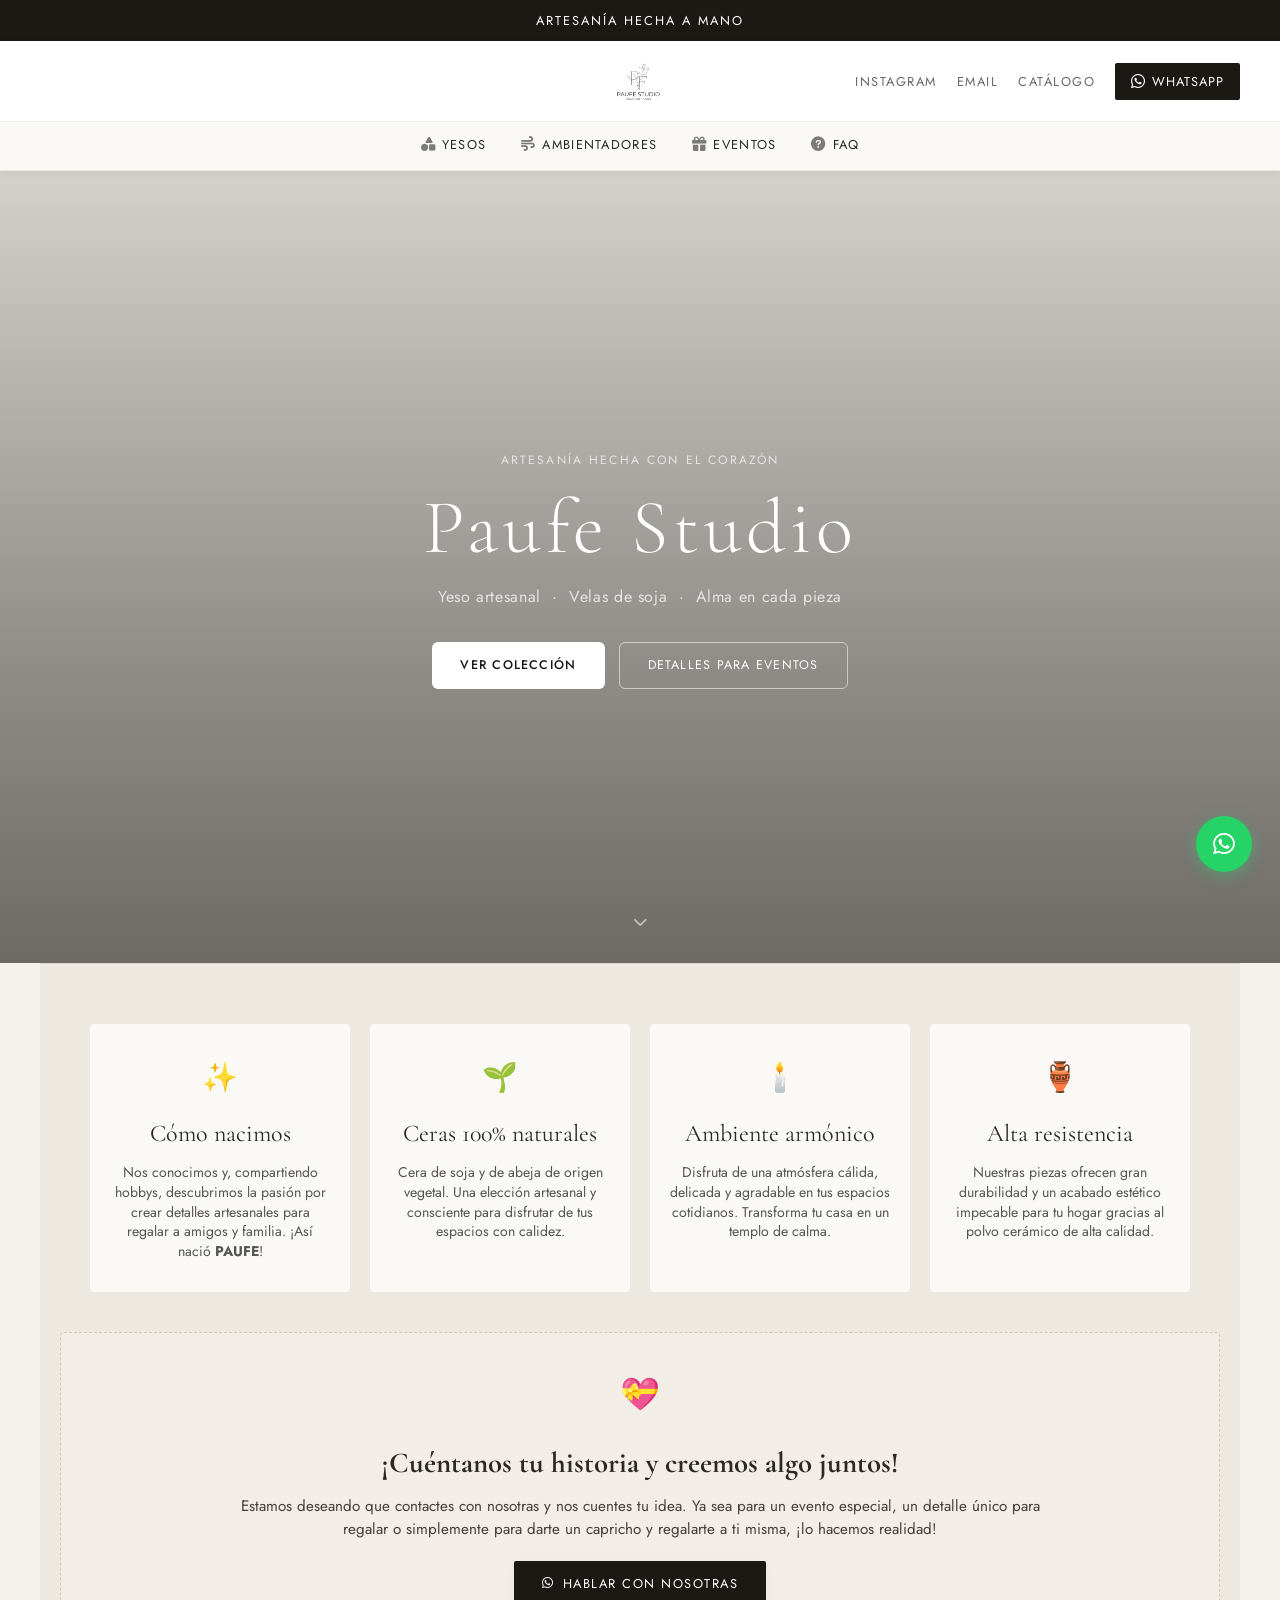
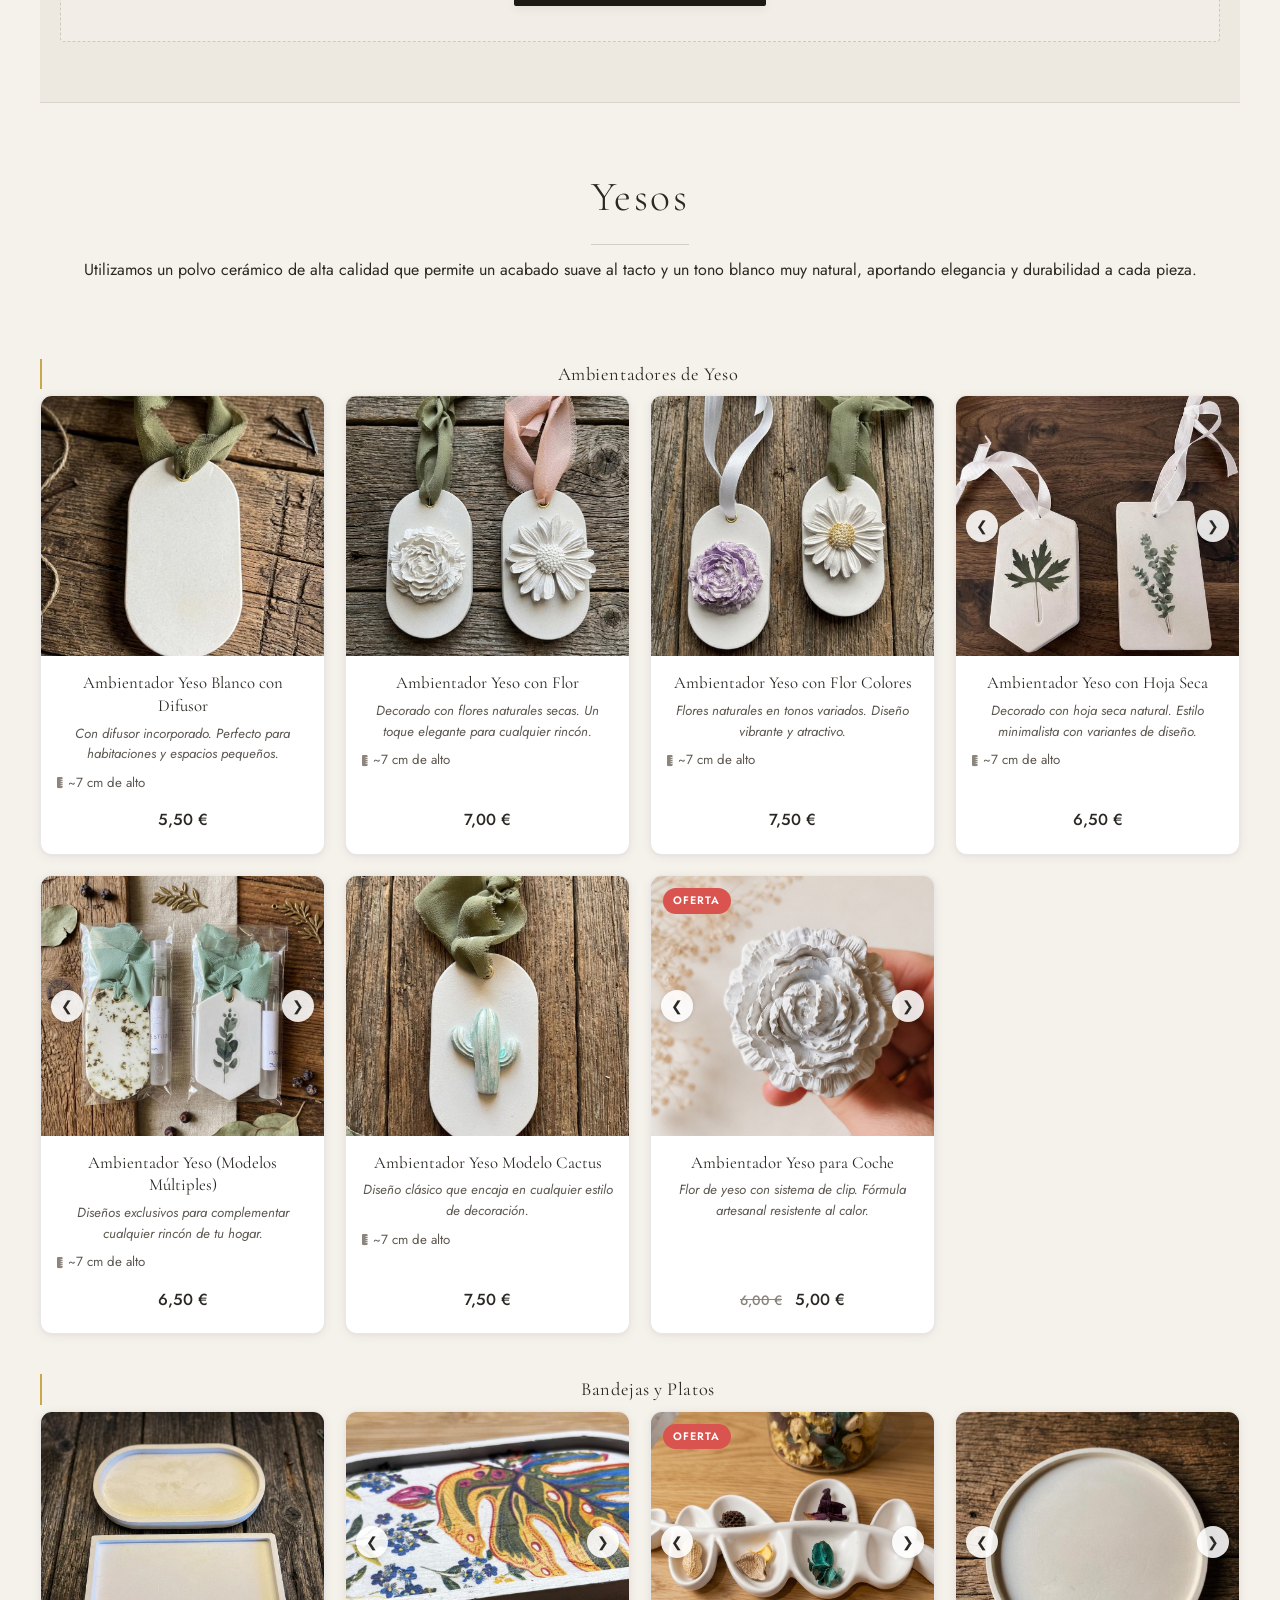
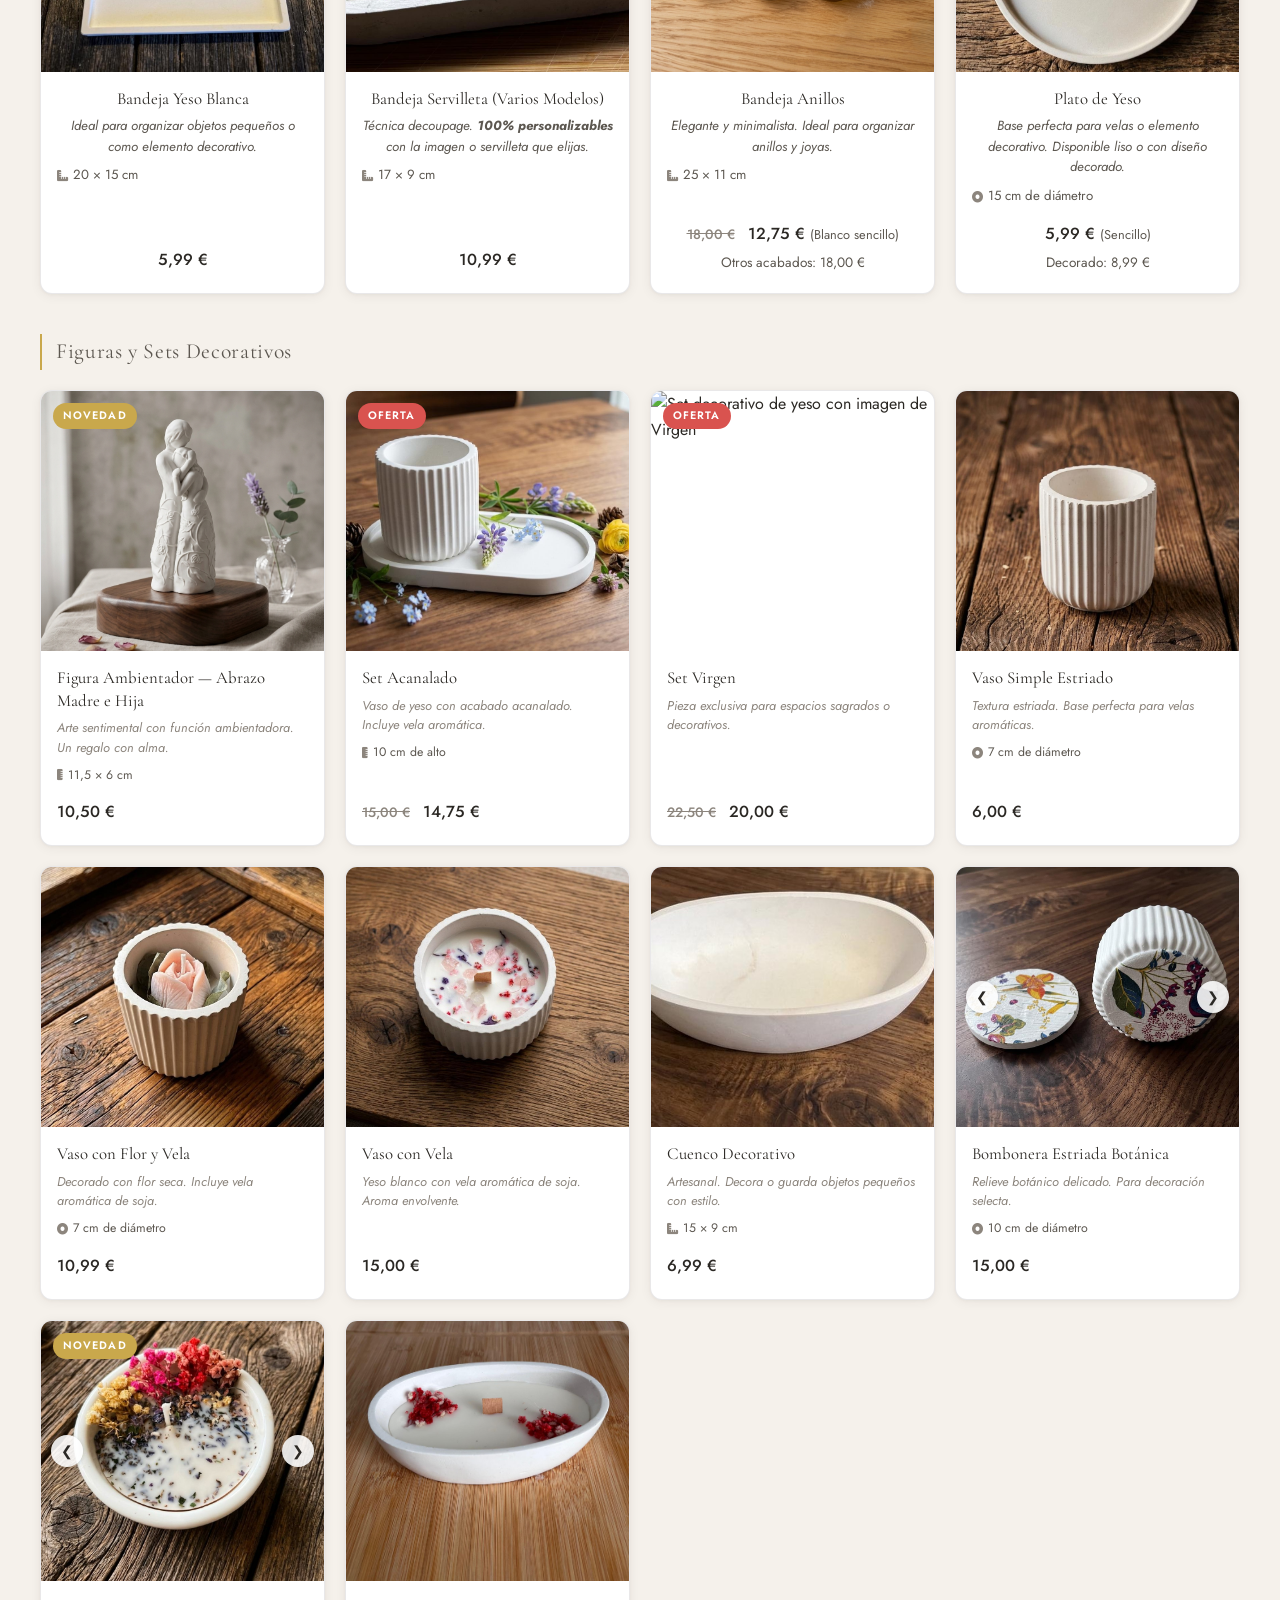
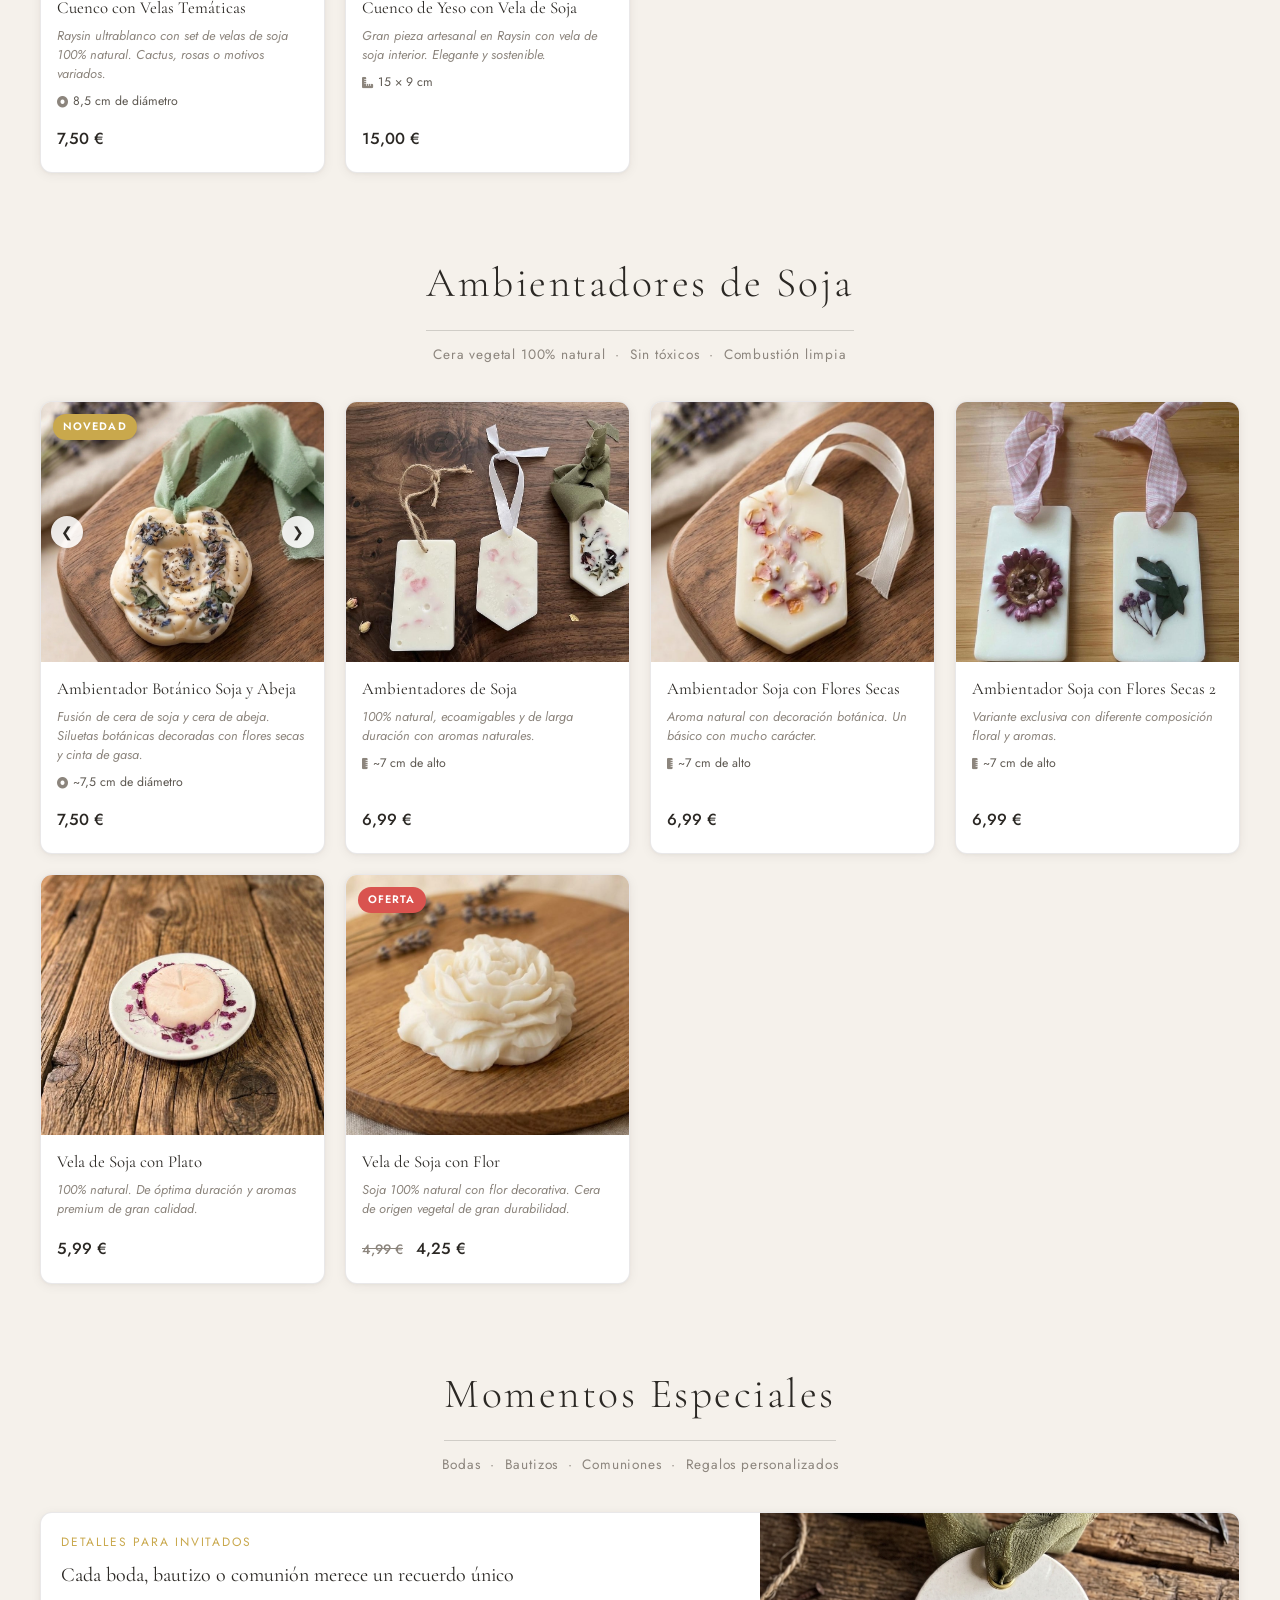
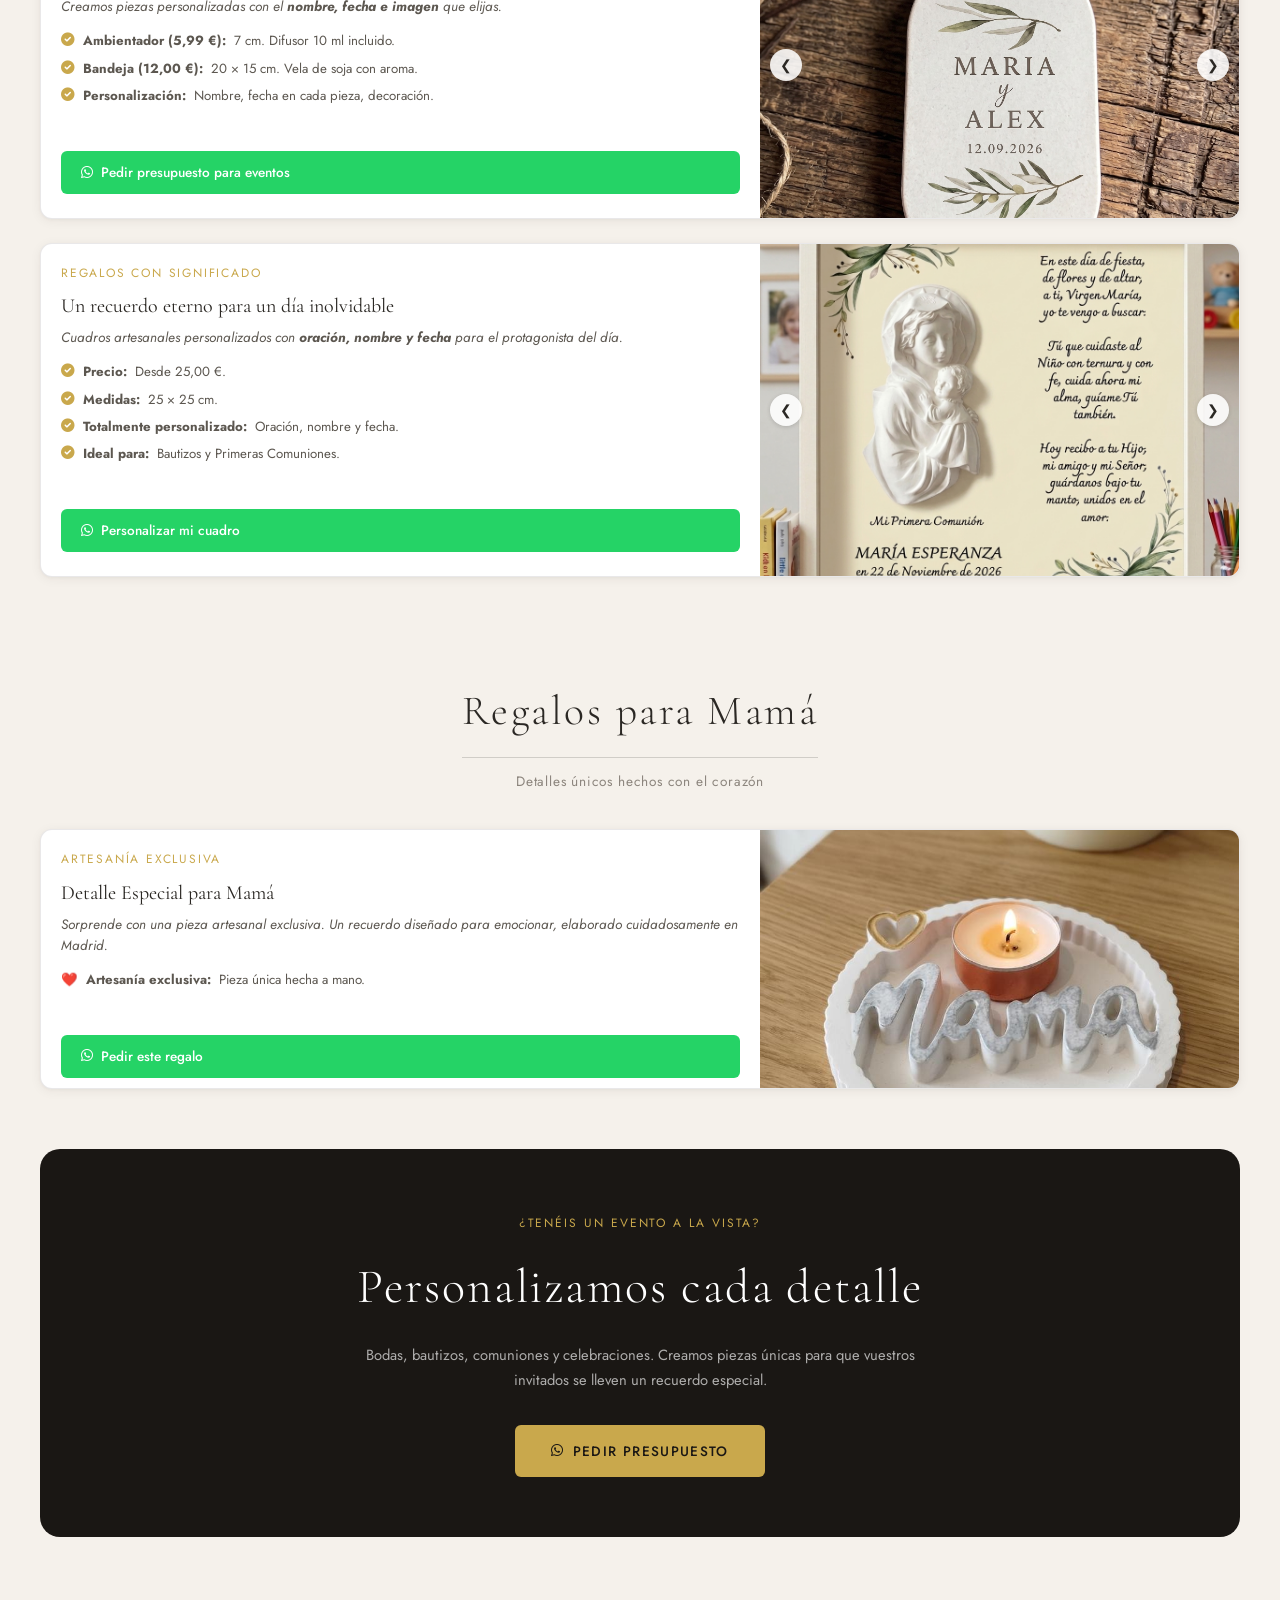
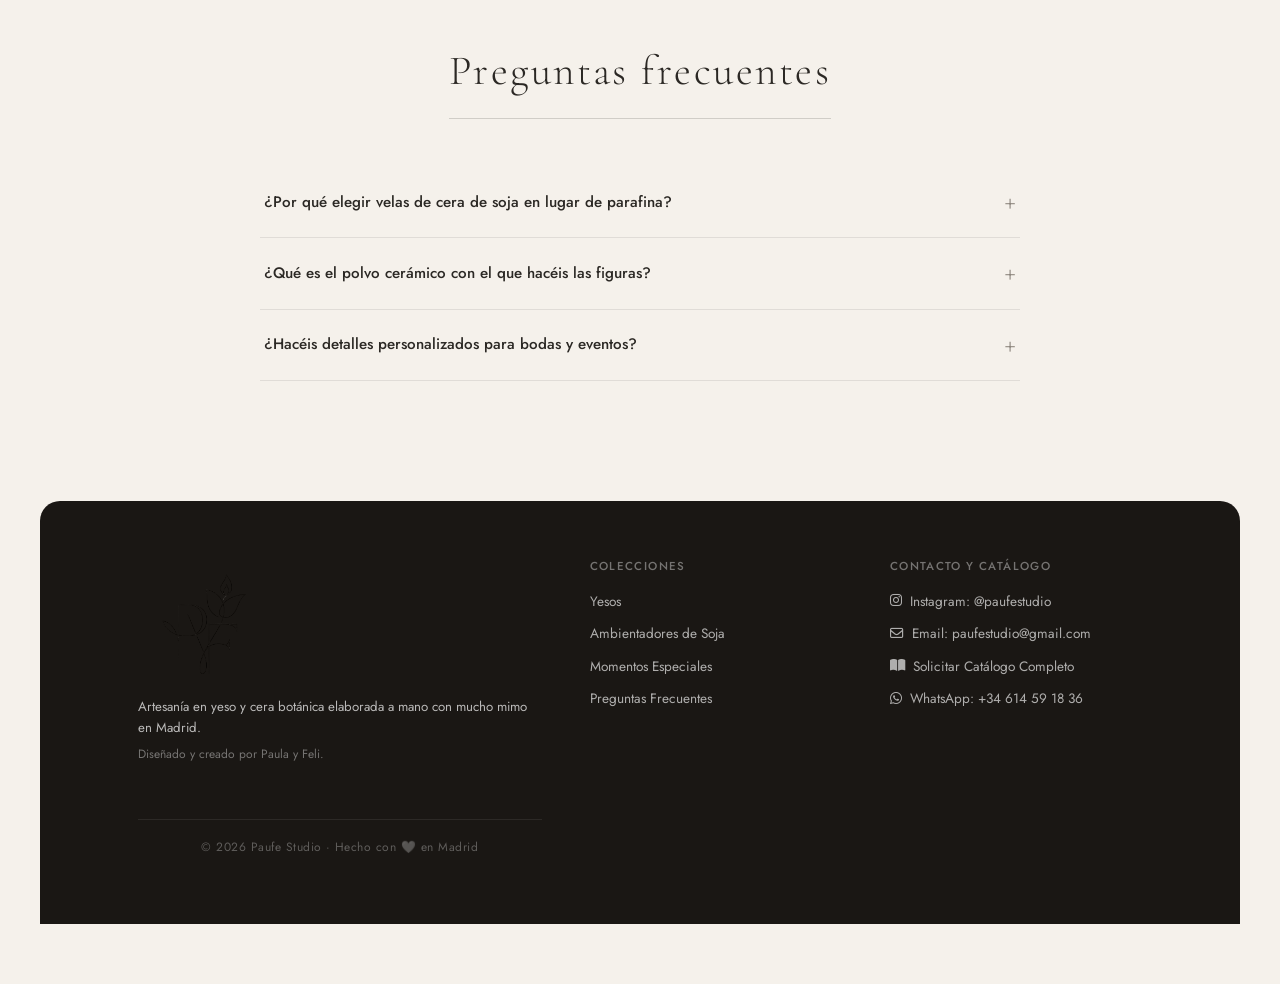
==== commit 2bc1d26c: "Actualización final para GitHub Pages" ====
--- a/index.html
+++ b/index.html
@@ -19,12 +19,11 @@
 
 <!-- BARRA DE ANUNCIO -->
   <div class="announcement-bar" style="text-align: center; font-family: 'Jost', sans-serif; font-size: 0.8rem; letter-spacing: 2px; text-transform: uppercase; padding: 10px 0; background-color: var(--bg-dark, #1c1814); color: #fff;">
-    <span>Artesanía hecha a mano desde Madrid &nbsp;·&nbsp; Envíos gratis según pedido</span>
+    <span>Artesanía hecha a mano</span>
   </div>
 
   <!-- NAVBAR -->
   <header class="navbar" id="navbar" style="display: flex; flex-direction: column; background-color: #fff; box-shadow: 0 2px 10px rgba(0,0,0,0.05); position: sticky; top: 0; z-index: 1000; padding: 0;">
-    
     <!-- FILA SUPERIOR: Logo y Canales de Comunicación -->
     <div class="nav-top-row" style="display: flex; align-items: center; justify-content: space-between; width: 100%; padding: 15px 40px; box-sizing: border-box;">
       
@@ -95,7 +94,7 @@
   <section id="inicio" class="hero" aria-label="Inicio">
     <div class="hero-bg" id="heroBg"></div>
     <div class="hero-overlay">
-      <span class="hero-eyebrow">Artesanía desde Madrid</span>
+      <span class="hero-eyebrow">Artesanía hecha con el corazón</span>
       <h1>Paufe Studio</h1>
       <p>Yeso artesanal &nbsp;·&nbsp; Velas de soja &nbsp;·&nbsp; Alma en cada pieza</p>
       <div class="hero-actions">
@@ -124,7 +123,7 @@
       <div class="value-item" style="background-color: #faf9f6; padding: 30px 20px; border-radius: 4px; box-sizing: border-box;">
         <div class="value-icon" aria-hidden="true" style="font-size: 1.8rem; margin-bottom: 12px;">🌱</div>
         <h3 style="font-family: 'Cormorant Garamond', serif; font-size: 1.5rem; margin-bottom: 10px;">Ceras 100% naturales</h3>
-        <p style="font-size: 0.88rem; line-height: 1.4; color: #555;">Cera de soja pura y de abeja de origen vegetal. Una alternativa completamente sostenible para cuidar de ti y del medio ambiente.</p>
+        <p style="font-size: 0.88rem; line-height: 1.4; color: #555;">Cera de soja y de abeja de origen vegetal. Una elección artesanal y consciente para disfrutar de tus espacios con calidez.</p>
       </div>
 
       <!-- COLUMNA 3: AMBIENTE -->
@@ -162,7 +161,7 @@
     <section id="yesos" aria-label="Yesos">
       <div class="section-header">
         <h2 class="category-title">Yesos</h2>
-        <p>Trabajamos con un material premium para que tus figuras tengan un acabado muy suave al tacto, un blanco impecable y duren mucho más tiempo en tu hogar.</p>
+        <p>Utilizamos un polvo cerámico de alta calidad que permite un acabado suave al tacto y un tono blanco muy natural, aportando elegancia y durabilidad a cada pieza.</p>
     </div>
       <div class="value-item">
   
@@ -320,25 +319,27 @@
           </div>
         </div>
 
-        <div class="file-card">
-          <img src="plato.jpeg" alt="Plato de yeso sencillo" loading="lazy">
-          <div class="file-info">
-            <h4>Plato Sencillo</h4>
-            <p class="product-description">Base perfecta para velas o elemento decorativo.</p>
+          <div class="file-card product-card">
+          <div class="carousel-container" id="carousel-platos">
+            <div class="carousel-inner">
+              <img src="plato.jpeg" class="active" alt="Plato de yeso sencillo" loading="lazy">
+              <img src="platoMoto.jpeg" alt="Plato de yeso con diseño moto" loading="lazy">
+            </div>
+            <button class="nav-btn prev" onclick="cambiarSlide('carousel-platos', -1)" aria-label="Imagen anterior">&#10094;</button>
+            <button class="nav-btn next" onclick="cambiarSlide('carousel-platos', 1)" aria-label="Imagen siguiente">&#10095;</button>
+          </div>
+          <div class="file-info">
+            <h4>Plato de Yeso</h4>
+            <p class="product-description">Base perfecta para velas o elemento decorativo. Disponible liso o con diseño decorado.</p>
             <p class="product-measurements"><i class="fas fa-circle-dot" aria-hidden="true"></i> 15 cm de diámetro</p>
-            <span class="file-price">5,99 €</span>
-          </div>
-        </div>
-
-        <div class="file-card">
-          <img src="platoMoto.jpeg" alt="Plato de yeso con diseño moto" loading="lazy">
-          <div class="file-info">
-            <h4>Plato Moto</h4>
-            <p class="product-description">Diseño único con patrón moto. Para decoradores con personalidad.</p>
-            <p class="product-measurements"><i class="fas fa-circle-dot" aria-hidden="true"></i> 15 cm de diámetro</p>
-            <span class="file-price">8,99 €</span>
-          </div>
-        </div>
+            <span class="file-price">
+              5,99 € <span style="font-size: 0.8rem; font-weight: normal; color: var(--text-mid);">(Sencillo)</span>
+              <div style="font-size: 0.85rem; font-weight: normal; color: var(--text-mid); margin-top: 4px;">Decorado: 8,99 €</div>
+            </span>
+          </div>
+        </div>
+
+      </div>
 
       </div>
 
@@ -544,64 +545,102 @@
               <span class="price-original">4,99 €</span> 4,25 €
             </span>
           </div>
-        </div>>
+        </div>
 
       </div>
     </section>
 
-    <!-- SECCIÓN: MOMENTOS ESPECIALES -->
-    <section id="especiales" aria-label="Momentos especiales">
-      <div class="section-header">
-        <h2 class="category-title">Momentos Especiales</h2>
-        <p class="section-subtitle">Bodas &nbsp;·&nbsp; Bautizos &nbsp;·&nbsp; Comuniones &nbsp;·&nbsp; Regalos personalizados</p>
-      </div>
-      <div class="products-grid">
-
-        <div class="file-card">
-          <img src="BandejaVelaSojaConNombre.jpeg" alt="Bandeja personalizada con vela de soja y nombre" loading="lazy">
-          <div class="file-info">
-            <h4>Bandeja Vela Soja Con Nombre</h4>
-            <p class="product-description">Personalizada con vela de soja. Ideal para regalos y eventos.</p>
-            <p class="product-measurements"><i class="fas fa-ruler-combined" aria-hidden="true"></i> 20 × 15 cm</p>
-            <span class="file-price">12,00 €</span>
-          </div>
-        </div>
-
-        <div class="file-card">
-          <span class="badge-novedad" style="background-color:#a8b5a3;">Bodas y Eventos</span>
-          <img src="AmbientadoresYeso.jpeg" alt="Ambientadores de yeso personalizados para bodas y bautizos" loading="lazy">
-          <div class="file-info">
-            <h4>Ambientadores y Detalles a Medida</h4>
-            <p class="product-description">Con la imagen, nombre o fecha que necesites. Para bodas, bautizos y comuniones.</p>
-			<p class="product-measurements"><i class="fas fa-ruler-vertical" aria-hidden="true"></i> ~7 cm de alto</p>
-            <span class="file-price">Presupuesto a medida</span>
-          </div>
-        </div>
-
-        <div class="file-card">
-          <span class="badge-novedad">Novedad</span>
-          <img src="DecaracionMama.jpeg" alt="Decoración especial para el Día de la Madre" loading="lazy">
-          <div class="file-info">
-            <h4>Decoración Mamá</h4>
-            <p class="product-description">Detalle especial para el Día de la Madre. Hecho con todo el cariño.</p>
-			<p class="product-measurements"><i class="fas fa-circle-dot" aria-hidden="true"></i> 12 cm de diametro</p>
-            <span class="file-price">Consultar precio</span>
-          </div>
-        </div>
-
-        <div class="file-card">
-          <img src="AmbientadorArmarios.jpeg" alt="Ambientador de yeso especial para armarios" loading="lazy">
-          <div class="file-info">
-            <h4>Ambientador de Armarios</h4>
-            <p class="product-description">Diseñado para armarios y espacios cerrados. Aroma duradero.</p>
-            <p class="product-measurements"><i class="fas fa-ruler-vertical" aria-hidden="true"></i> ~7 cm de alto</p>
-            <span class="file-price">5,99 €</span>
-          </div>
-        </div>
-
-      </div>
-    </section>
-
+       <!-- SECCIÓN: MOMENTOS ESPECIALES -->
+<section id="especiales" aria-label="Momentos especiales">
+  <div class="section-header">   
+    <h2 class="category-title">Momentos Especiales</h2>
+    <p class="section-subtitle">Bodas &nbsp;·&nbsp; Bautizos &nbsp;·&nbsp; Comuniones &nbsp;·&nbsp; Regalos personalizados</p>
+  </div>
+
+  <!-- Grid de 2 columnas tipo ficha de producto -->
+  <div class="especiales-grid">
+
+    <!-- FICHA 1: Detalles para invitados -->
+    <div class="file-card especial-card">
+      <div class="carousel-container" id="carousel-eventos-intro">
+        <div class="carousel-inner">
+          <img src="AmbientadorArmarios.jpeg" class="active" alt="Ambientadores personalizados" loading="lazy">
+          <img src="BandejaVelaSojaConNombre.jpeg" alt="Bandeja personalizada" loading="lazy">
+        </div>
+        <button class="nav-btn prev" onclick="cambiarSlide('carousel-eventos-intro', -1)">&#10094;</button>
+        <button class="nav-btn next" onclick="cambiarSlide('carousel-eventos-intro', 1)">&#10095;</button>
+      </div>
+      <div class="file-info especial-info">
+        <span class="eventos-eyebrow-small">Detalles para invitados</span>
+        <h4>Cada boda, bautizo o comunión merece un recuerdo único</h4>
+        <p class="product-description">Creamos piezas personalizadas con el <strong>nombre, fecha e imagen</strong> que elijas.</p>
+        <ul class="eventos-features">
+          <li><i class="fas fa-check-circle"></i> <strong>Ambientador (5,99 €):</strong> 7 cm. Difusor 10 ml incluido.</li>
+          <li><i class="fas fa-check-circle"></i> <strong>Bandeja (12,00 €):</strong> 20 × 15 cm. Vela de soja con aroma.</li>
+          <li><i class="fas fa-check-circle"></i> <strong>Personalización:</strong> Nombre, fecha en cada pieza, decoración.</li>
+        </ul>
+        <a href="https://wa.me/34614591836?text=¡Hola!%20Me%20gustaría%20un%20presupuesto%20para%20detalles%20de%20evento." class="btn-eventos-wa">
+          <i class="fab fa-whatsapp"></i> Pedir presupuesto para eventos
+        </a>
+      </div>
+    </div>
+
+    <!-- FICHA 2: Cuadros personalizados -->
+    <div class="file-card especial-card">
+      <div class="carousel-container" id="carousel-cuadros-fe">
+        <div class="carousel-inner">
+          <img src="Virgenes/CuadroBaturizoComunionVirgen.png" class="active" alt="Cuadro Recordatorio Comuniones y bautizo" loading="lazy">
+          <img src="Virgenes/CuadroVirgen.png" alt="Cuadro Virgen personalizado para bautizo y comunión" loading="lazy">
+        </div>
+        <button class="nav-btn prev" onclick="cambiarSlide('carousel-cuadros-fe', -1)" aria-label="Anterior">&#10094;</button>
+        <button class="nav-btn next" onclick="cambiarSlide('carousel-cuadros-fe', 1)" aria-label="Siguiente">&#10095;</button>
+      </div>
+      <div class="file-info especial-info">
+        <span class="eventos-eyebrow-small">Regalos con significado</span>
+        <h4>Un recuerdo eterno para un día inolvidable</h4>
+        <p class="product-description">Cuadros artesanales personalizados con <strong>oración, nombre y fecha</strong> para el protagonista del día.</p>
+        <ul class="eventos-features">
+          <li><i class="fas fa-check-circle"></i> <strong>Precio:</strong> Desde 25,00 €.</li>
+          <li><i class="fas fa-check-circle"></i> <strong>Medidas:</strong> 25 × 25 cm.</li>
+          <li><i class="fas fa-check-circle"></i> <strong>Totalmente personalizado:</strong> Oración, nombre y fecha.</li>
+          <li><i class="fas fa-check-circle"></i> <strong>Ideal para:</strong> Bautizos y Primeras Comuniones.</li>
+        </ul>
+        <a href="https://wa.me/34614591836?text=¡Hola!%20Me%20gustaría%20encargar%20un%20cuadro%20personalizado%20para%20un%20bautizo/comunión." class="btn-eventos-wa">
+          <i class="fab fa-whatsapp"></i> Personalizar mi cuadro
+        </a>
+      </div>
+    </div>
+
+  </div>
+</section>
+
+<!-- SECCIÓN: REGALOS PARA MAMÁ -->
+<section id="mama" aria-label="Regalos para Mamá">
+  <div class="section-header">   
+    <h2 class="category-title">Regalos para Mamá</h2>
+    <p class="section-subtitle">Detalles únicos hechos con el corazón</p>
+  </div>
+
+  <div class="especiales-grid">
+
+    <!-- FICHA: Detalle Especial para Mamá -->
+    <div class="file-card especial-card especial-card--compact">
+      <img src="DecaracionMama.jpeg" alt="Detalle especial artesanal para mamá con bandeja de yeso y vela" loading="lazy">
+      <div class="file-info especial-info">
+        <span class="eventos-eyebrow-small">Artesanía exclusiva</span>
+        <h4>Detalle Especial para Mamá</h4>
+        <p class="product-description">Sorprende con una pieza artesanal exclusiva. Un recuerdo diseñado para emocionar, elaborado cuidadosamente en Madrid.</p>
+        <ul class="eventos-features">
+          <li>❤️ <strong>Artesanía exclusiva:</strong> Pieza única hecha a mano.</li>
+        </ul>
+        <a href="https://wa.me/34614591836?text=¡Hola!%20Me%20gustaría%20pedir%20el%20detalle%20especial%20para%20mamá." class="btn-eventos-wa">
+          <i class="fab fa-whatsapp"></i> Pedir este regalo
+        </a>
+      </div>
+    </div>
+
+  </div>
+</section>
     <!-- BANNER EVENTOS -->
     <div class="events-banner" aria-label="Eventos personalizados">
       <div class="events-banner-content">
@@ -623,7 +662,7 @@
       <div class="faq-list">
         <details class="faq-item">
           <summary>¿Por qué elegir velas de cera de soja en lugar de parafina?</summary>
-		  <p>La parafina es un derivado mineral, mientras que nuestras velas están hechas con cera de soja 100% de origen vegetal y natural. Esto ofrece una permanencia aromática superior, una duración prolongada y una combustión uniforme y limpia, garantizando un ambiente armónico e ideal para todo tipo de hogares.</p>
+		  <p>Nuestras velas están elaboradas con cera de soja 100% de origen vegetal. Este material permite una combustión uniforme y una excelente difusión de los aromas, creando un ambiente cálido y agradable en tu hogar, ideal para disfrutar de tus momentos de calma.</p>
           </details>
         <details class="faq-item">
           <summary>¿Qué es el polvo cerámico con el que hacéis las figuras?</summary>
--- a/style.css
+++ b/style.css
@@ -611,6 +611,150 @@
 .events-banner .btn-primary:hover { background: var(--gold-dark); }
 
 /* =========================================
+   GRID DE MOMENTOS ESPECIALES (2 columnas tipo ficha)
+========================================= */
+.especiales-grid {
+  display: grid;
+  grid-template-columns: 1fr;
+  gap: 24px;
+  margin-bottom: 40px;
+}
+
+.especial-card {
+  display: flex;
+  flex-direction: row-reverse;
+}
+
+/* La imagen/carrusel dentro de la ficha especial */
+.especial-card > img,
+.especial-card .carousel-container {
+  height: auto;
+  min-height: 180px;
+  width: 40%;
+  flex-shrink: 0;
+  object-fit: cover;
+  border-radius: 0;
+}
+
+/* Ficha compacta (poco contenido de texto) */
+.especial-card--compact {
+  max-height: 260px;
+  overflow: hidden;
+}
+
+/* Info dentro de la ficha especial */
+.especial-info {
+  padding: 20px 20px 24px;
+  flex: 1;
+}
+
+.especial-info h4 {
+  font-family: var(--font-display);
+  font-size: 1.25rem;
+  font-weight: 400;
+  color: var(--text);
+  margin-bottom: 8px;
+  line-height: 1.3;
+}
+
+.especial-info .product-description {
+  font-size: 0.85rem;
+  color: var(--text-mid);
+  line-height: 1.55;
+  margin-bottom: 14px;
+  font-style: italic;
+}
+
+/* Lista de características dentro de la ficha */
+.eventos-features {
+  list-style: none;
+  padding: 0;
+  margin: 0 0 18px;
+}
+
+.eventos-features li {
+  display: flex;
+  align-items: flex-start;
+  gap: 8px;
+  font-size: 0.83rem;
+  color: var(--text-mid);
+  margin-bottom: 8px;
+  line-height: 1.45;
+}
+
+.eventos-features .fas.fa-check-circle {
+  color: var(--gold);
+  font-size: 0.85rem;
+  margin-top: 2px;
+  flex-shrink: 0;
+}
+
+/* Responsive: apilar en móvil */
+@media (max-width: 768px) {
+  .especiales-grid {
+    grid-template-columns: 1fr;
+  }
+  .especial-card {
+    flex-direction: column;
+  }
+  .especial-card > img,
+  .especial-card .carousel-container {
+    width: 100%;
+    height: 220px;
+  }
+}
+
+/* Corrección para la sección de Eventos (mantener compatibilidad) */
+.eventos-intro {
+  display: flex !important;
+  flex-direction: row !important;
+  align-items: center !important;
+  justify-content: space-between !important;
+  gap: 40px !important;
+  margin-bottom: 60px !important;
+  padding: 20px 0 !important;
+}
+
+.eventos-intro-text {
+  flex: 1;
+  max-width: 50%;
+}
+
+.eventos-intro-image {
+  flex: 0 0 40%;
+  max-width: 40%;
+}
+
+/* Ajuste para que el carrusel se adapte bien */
+.eventos-intro-image .carousel-container {
+  height: 350px !important;
+  border-radius: var(--radius-md);
+}
+
+.eventos-eyebrow-small {
+  font-size: 0.75rem;
+  text-transform: uppercase;
+  letter-spacing: 0.15em;
+  color: var(--gold);
+  display: block;
+  margin-bottom: 10px;
+}
+
+.btn-eventos-wa {
+  display: inline-flex;
+  align-items: center;
+  gap: 8px;
+  background-color: #25D366; /* Color WhatsApp */
+  color: white;
+  padding: 10px 20px;
+  border-radius: var(--radius-sm);
+  text-decoration: none;
+  font-size: 0.85rem;
+  font-weight: 500;
+  margin-top: 20px;
+}
+
+/* =========================================
    FAQ
 ========================================= */
 .faq-section { padding: 20px 0 60px; }
@@ -871,6 +1015,14 @@
   .footer-bottom { padding: 16px 24px; }
 
   .whatsapp-float { bottom: 20px; right: 16px; width: 50px; height: 50px; font-size: 1.4rem; }
+  .eventos-intro {
+    flex-direction: column;
+    text-align: center;
+  }
+  .eventos-intro-text, .eventos-intro-image {
+    max-width: 100%;
+  }
+
 }
 
 @media (max-width: 400px) {
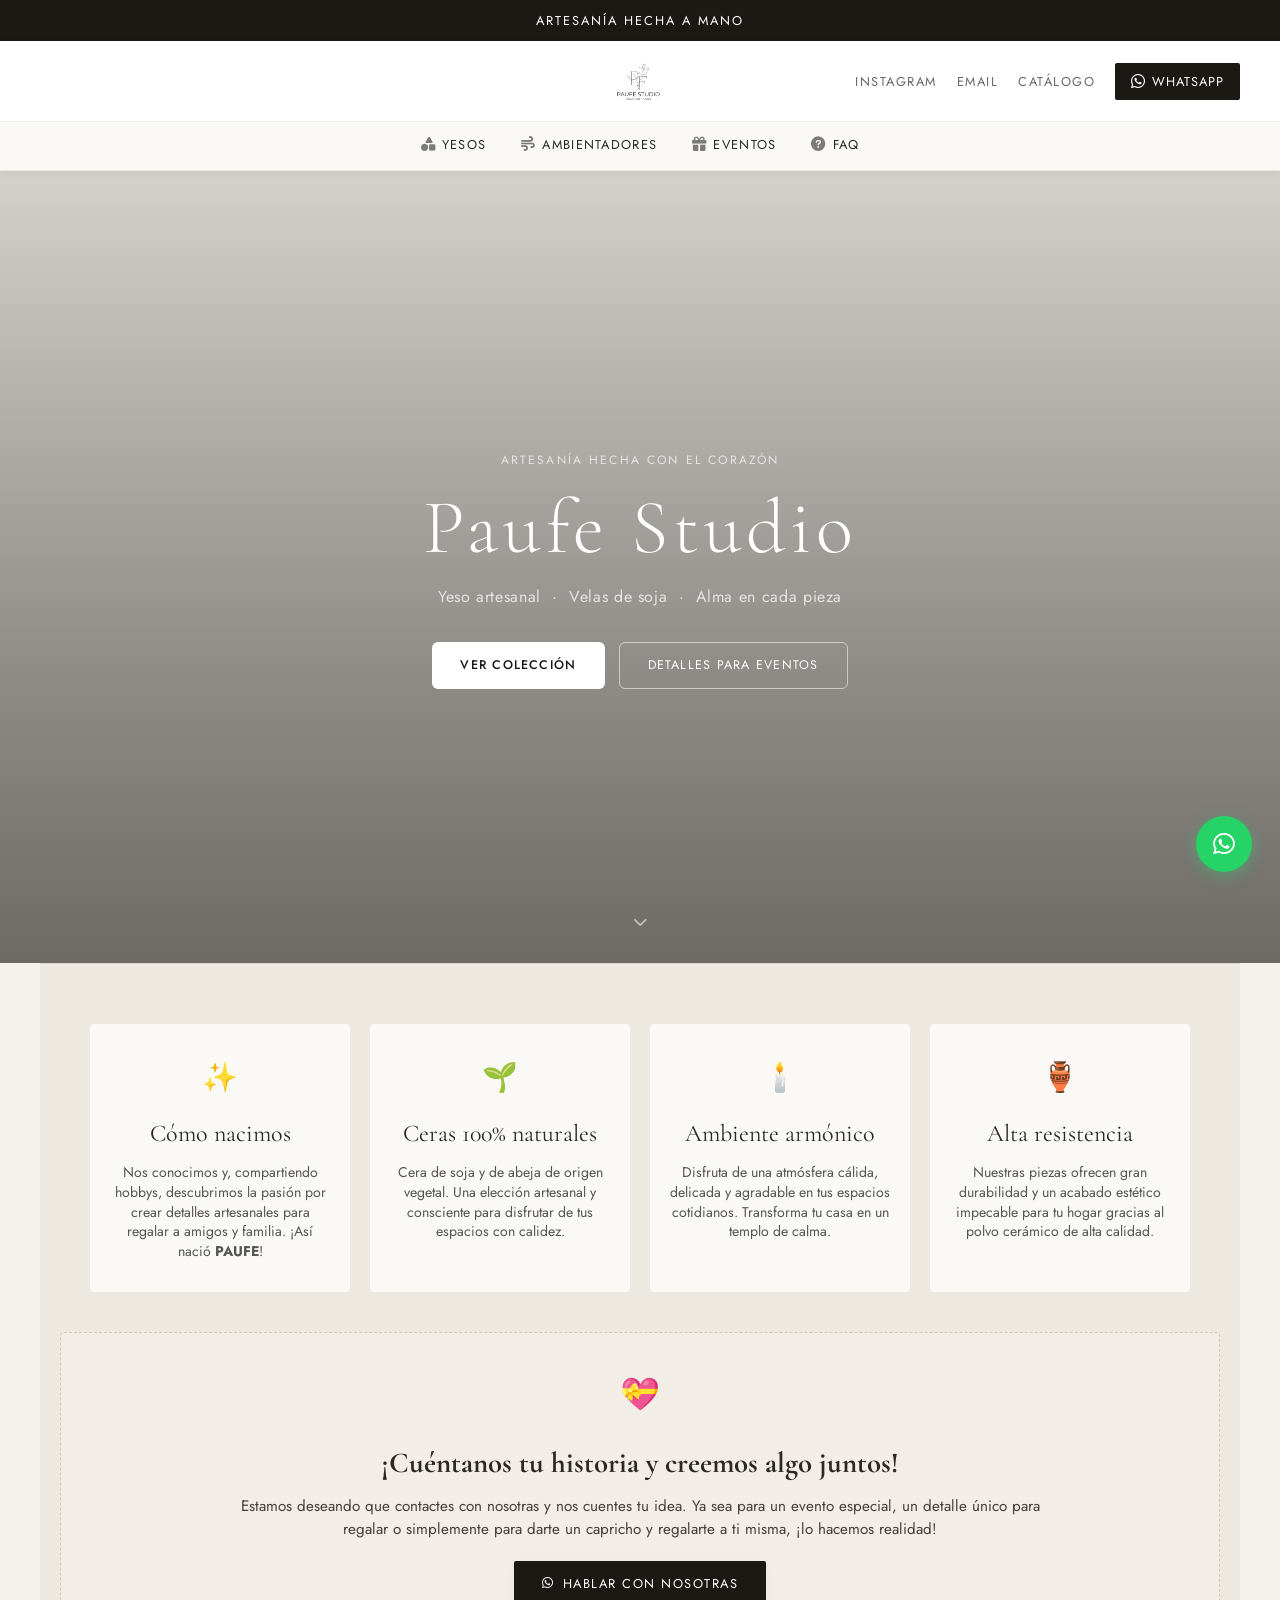
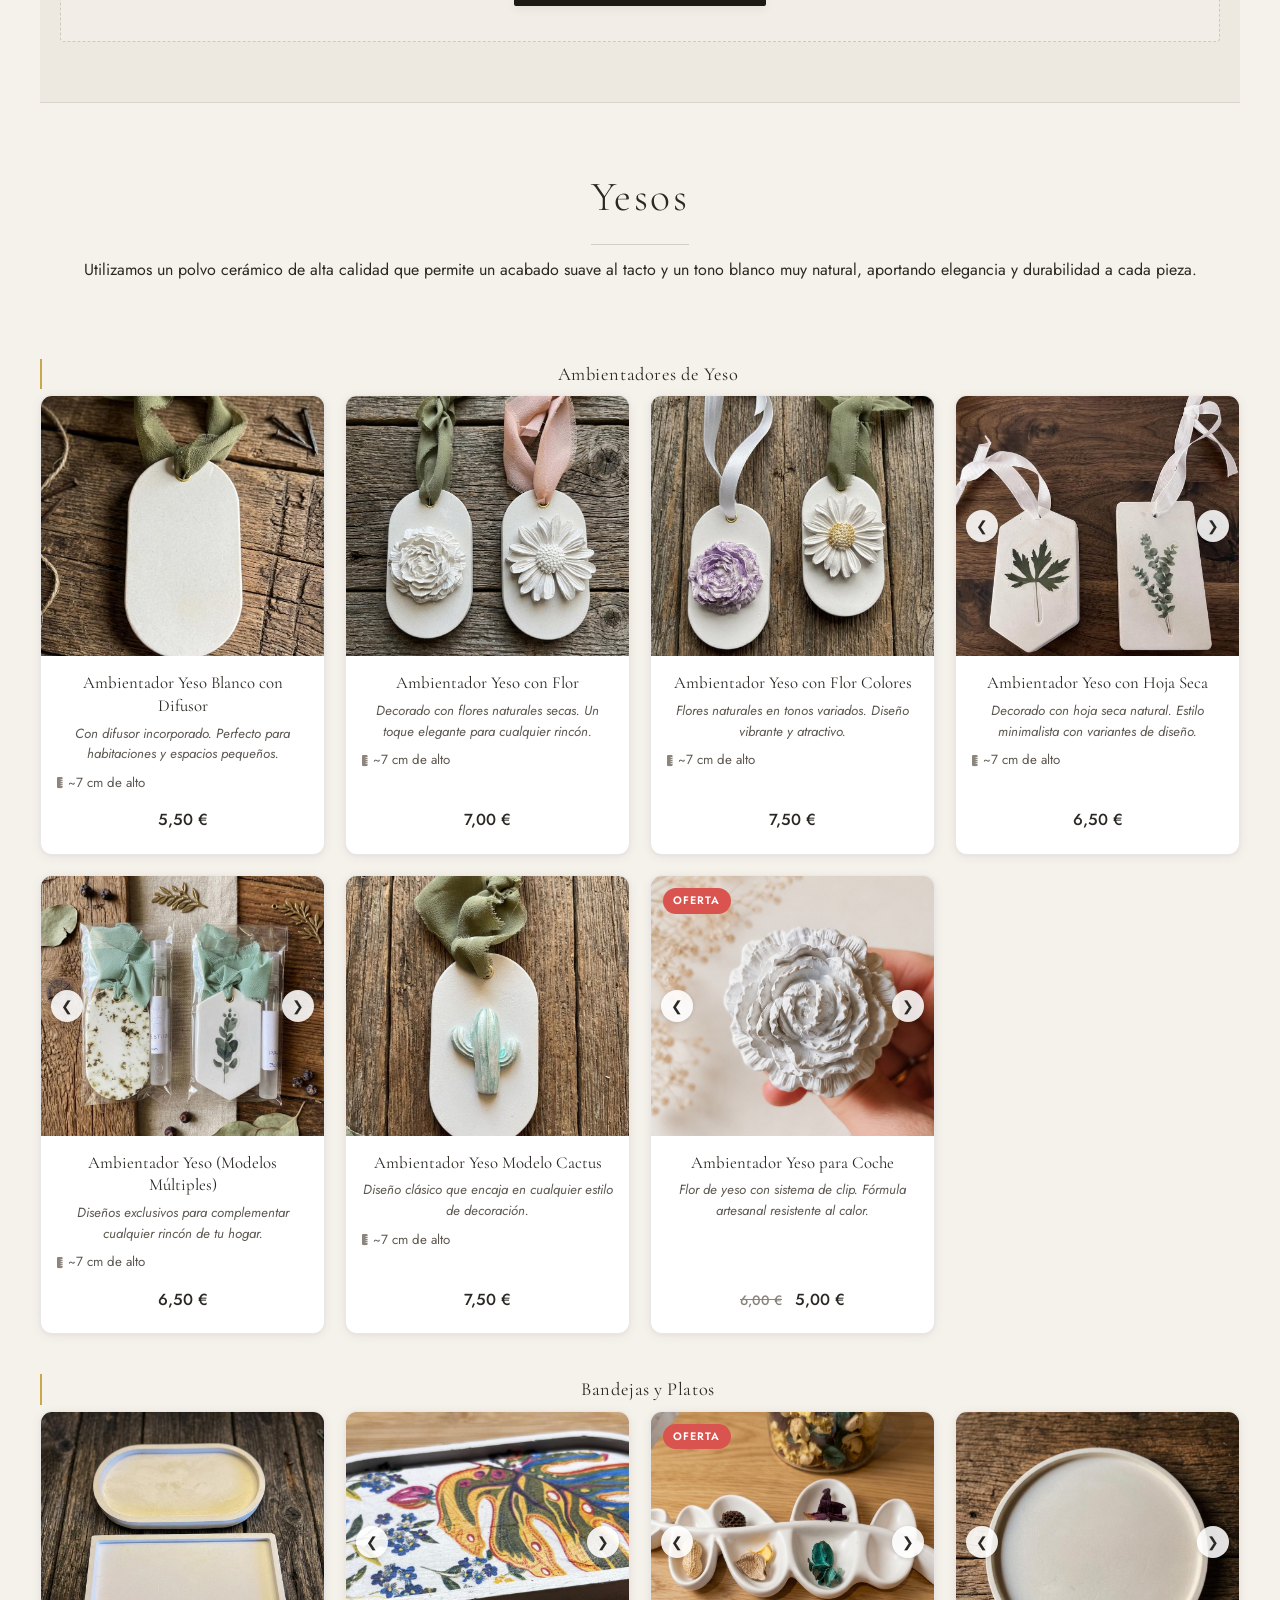
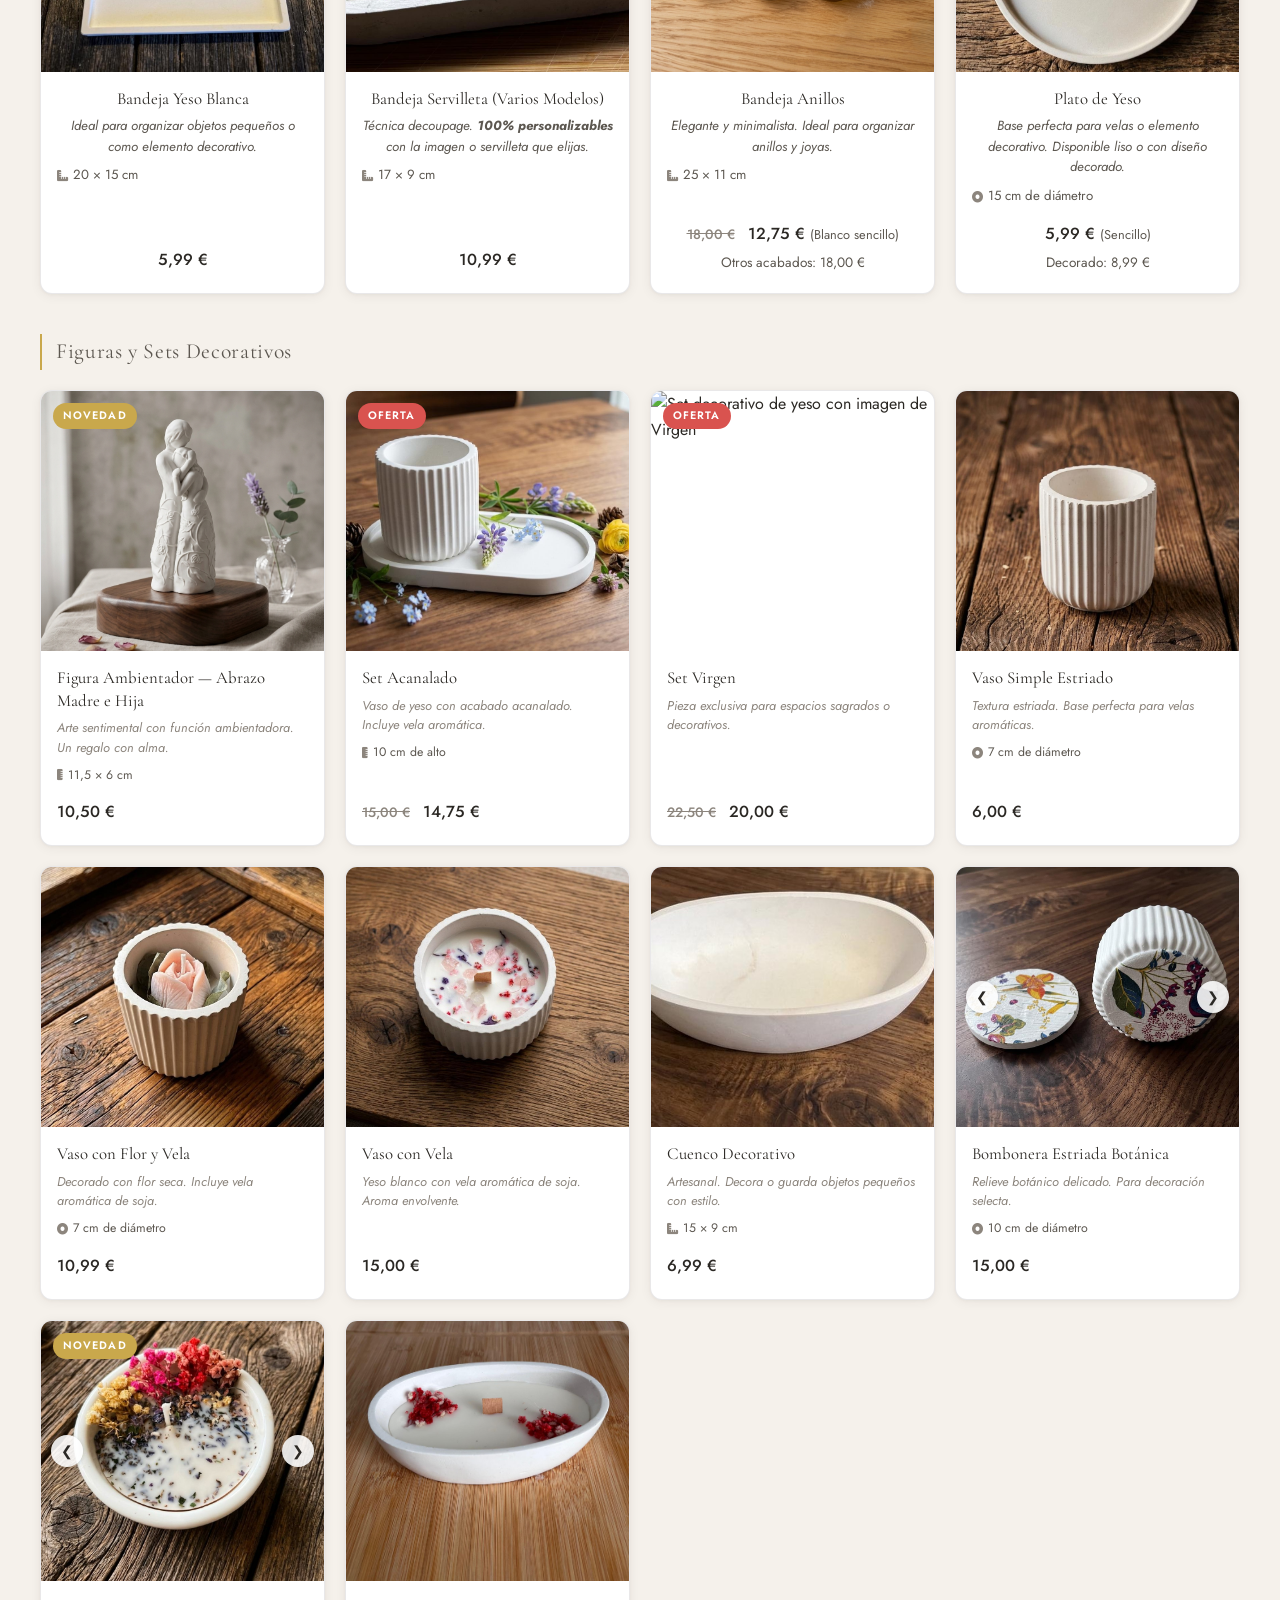
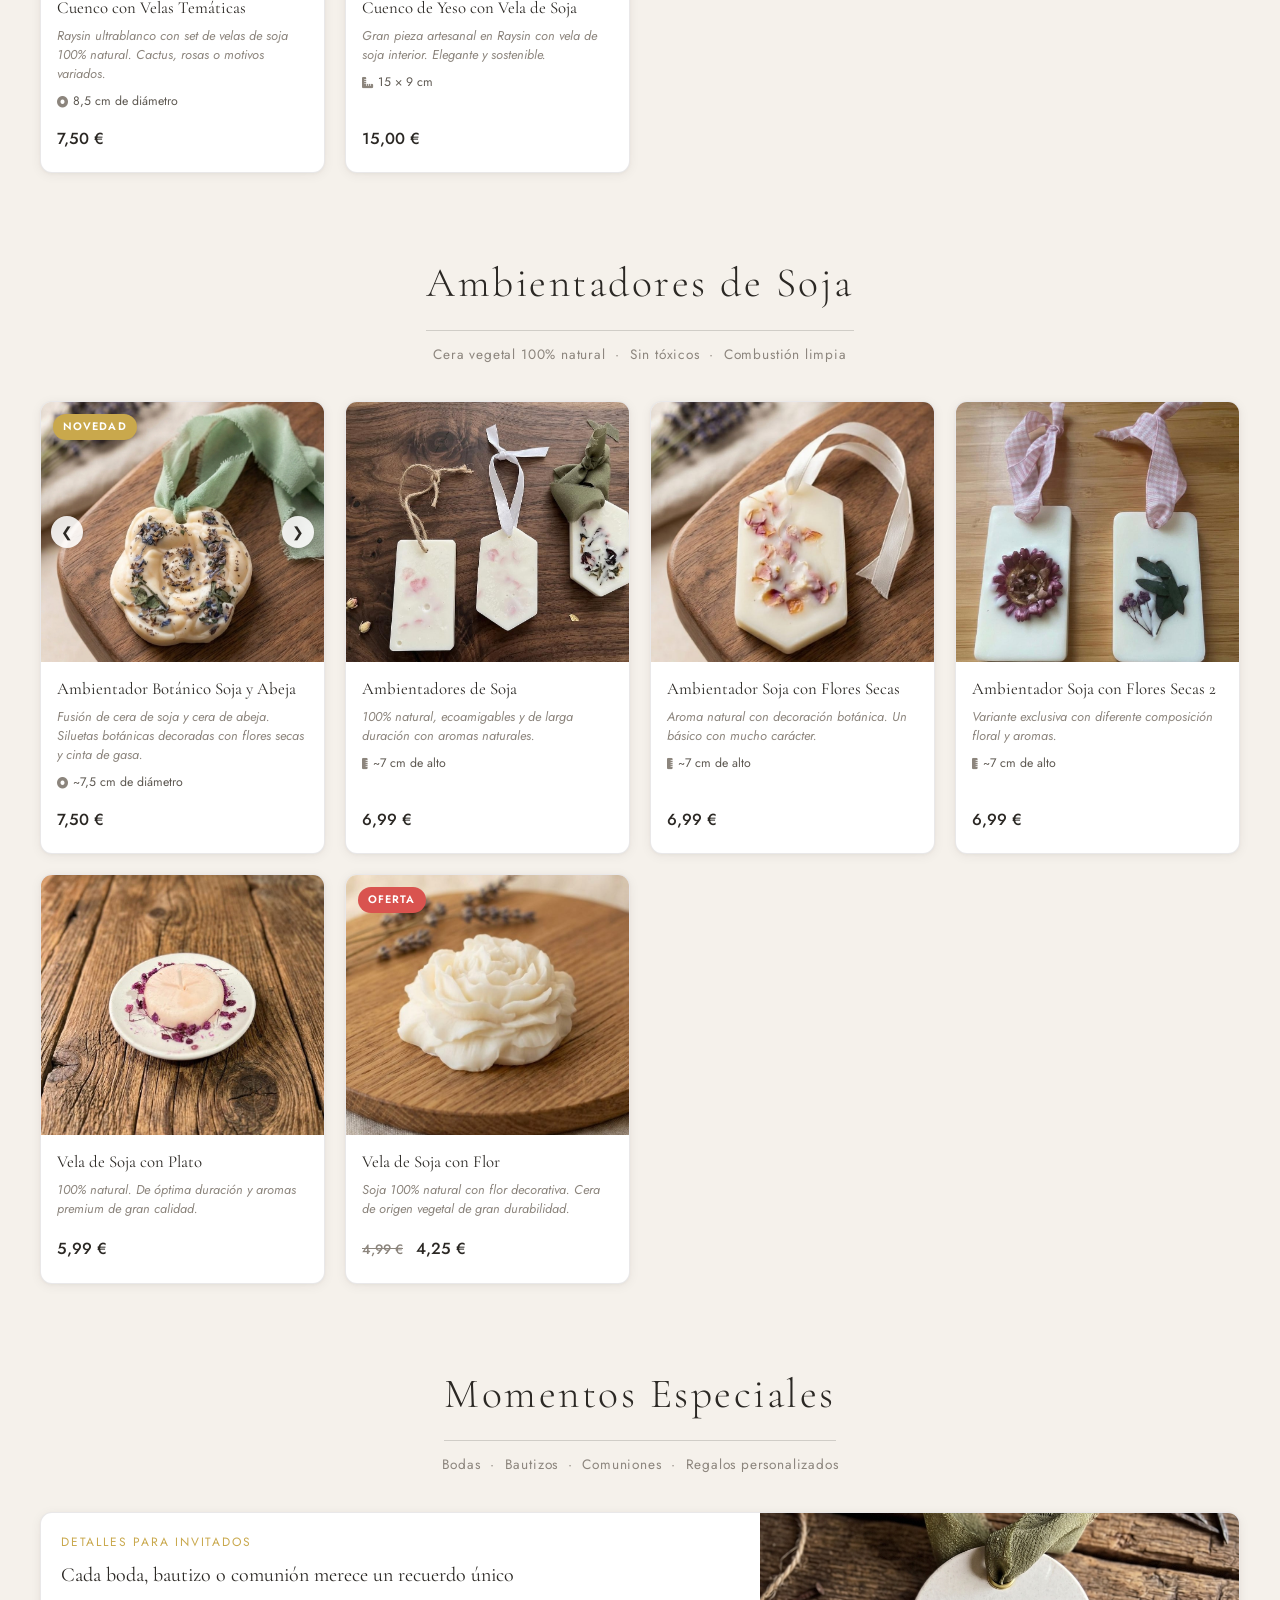
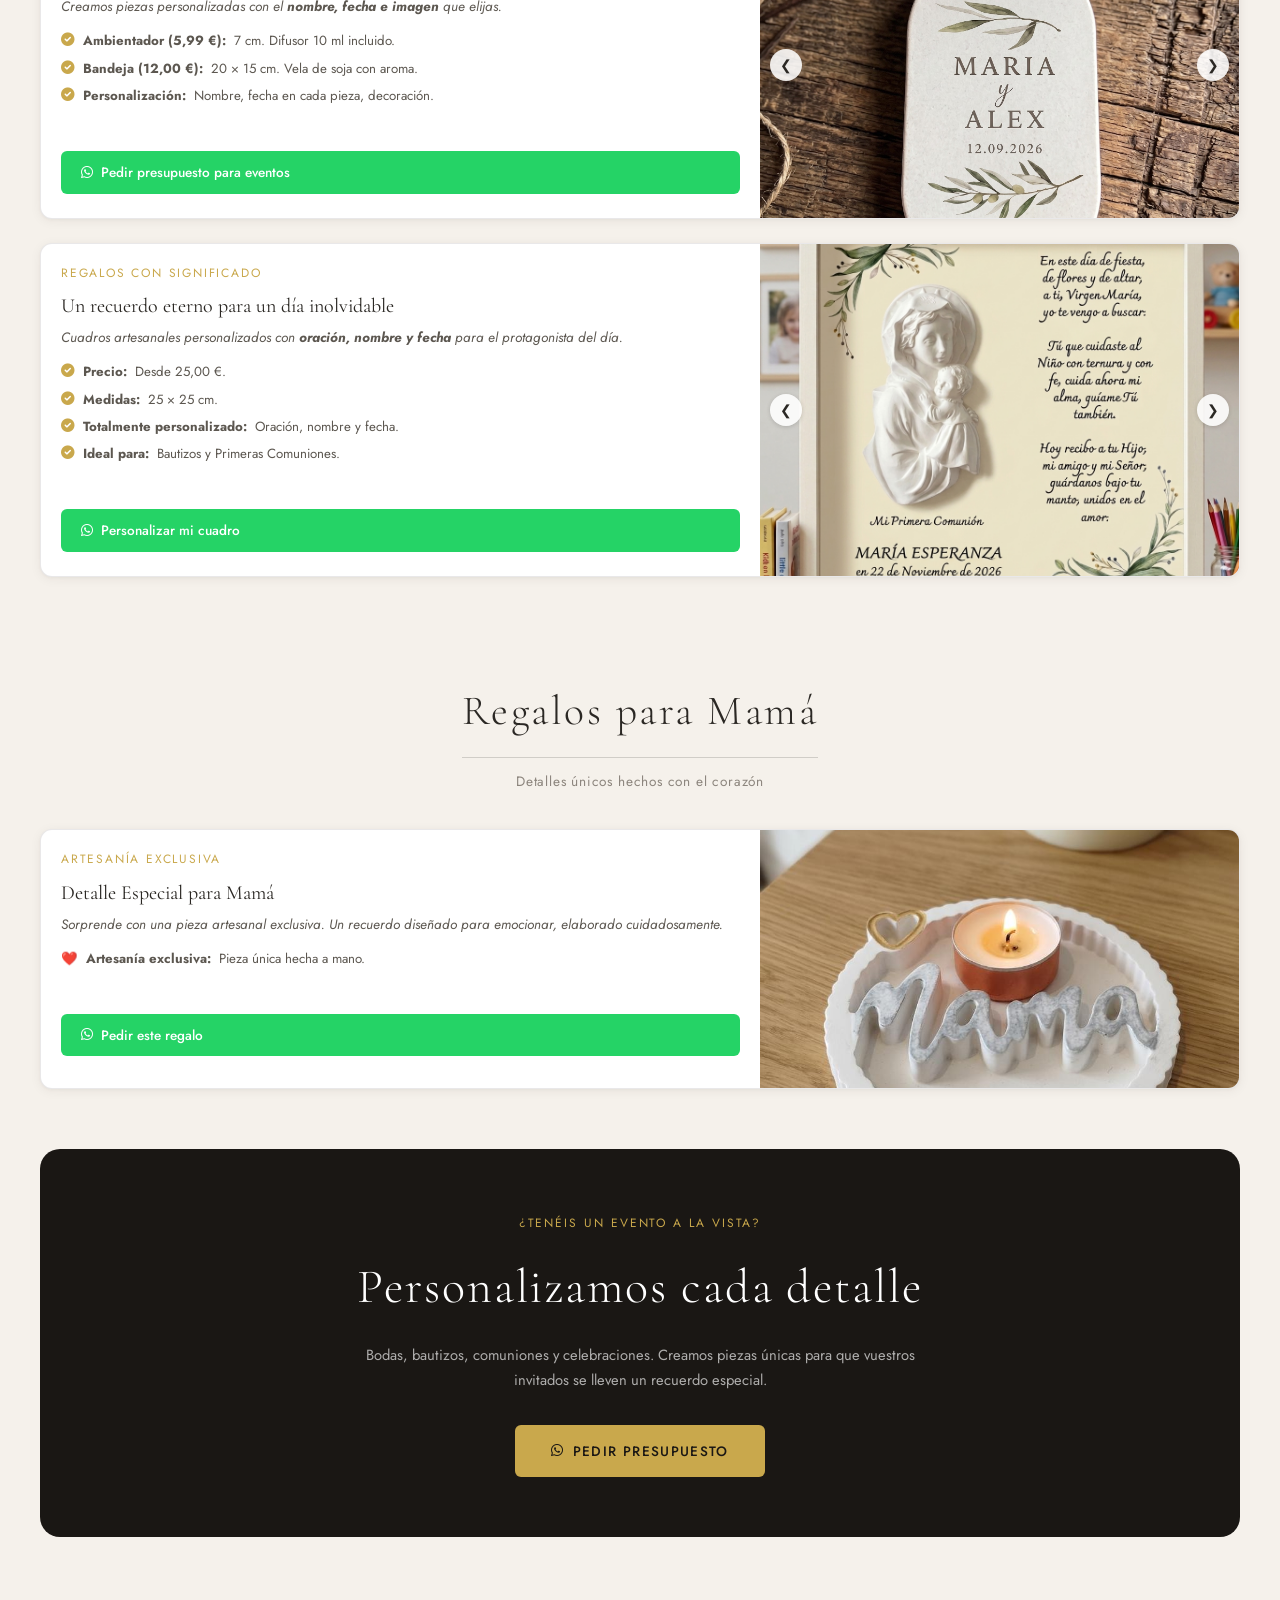
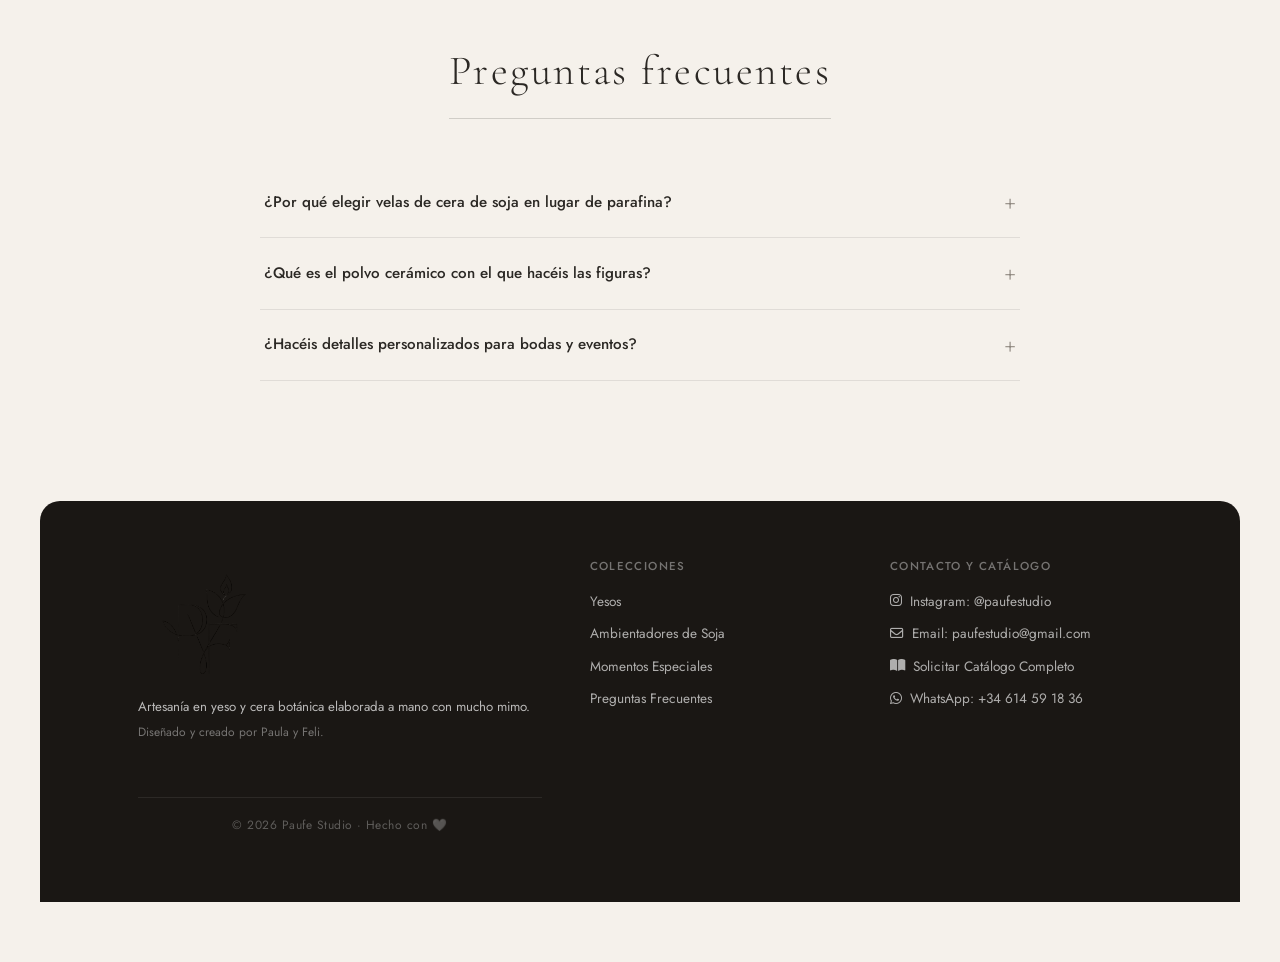
==== commit eed80f99: "Actualización: cambios en el diseño y nuevas imágenes de velas" ====
--- a/index.html
+++ b/index.html
@@ -4,7 +4,7 @@
   <meta name="google-site-verification" content="SPGCWqAqXhBkE4mcBYiG1uzDIhpgE0pNJFR9-jR3Qe4" />
   <meta charset="UTF-8">
   <meta name="viewport" content="width=device-width, initial-scale=1.0">
-  <meta name="description" content="Descubre Paufe Studio. Figuras decorativas de yeso artesanal y velas de cera de soja pura 100% natural. Detalles para eventos y decoración sostenible desde Madrid."><title>Paufe Studio | Velas de Soja, Yeso Artesanal y Decoración Sostenible</title>
+  <meta name="description" content="Descubre Paufe Studio. Figuras decorativas de yeso artesanal y velas de cera de soja pura 100% natural. Detalles para eventos y decoración sostenible."><title>Paufe Studio | Velas de Soja, Yeso Artesanal y Decoración Sostenible</title>
   <link rel="stylesheet" href="https://cdnjs.cloudflare.com/ajax/libs/font-awesome/6.0.0-beta3/css/all.min.css">
   <link rel="preconnect" href="https://fonts.googleapis.com">
   <link href="https://fonts.googleapis.com/css2?family=Cormorant+Garamond:ital,wght@0,300;0,400;0,600;1,300;1,400&family=Jost:wght@300;400;500&display=swap" rel="stylesheet">
@@ -629,7 +629,7 @@
       <div class="file-info especial-info">
         <span class="eventos-eyebrow-small">Artesanía exclusiva</span>
         <h4>Detalle Especial para Mamá</h4>
-        <p class="product-description">Sorprende con una pieza artesanal exclusiva. Un recuerdo diseñado para emocionar, elaborado cuidadosamente en Madrid.</p>
+        <p class="product-description">Sorprende con una pieza artesanal exclusiva. Un recuerdo diseñado para emocionar, elaborado cuidadosamente.</p>
         <ul class="eventos-features">
           <li>❤️ <strong>Artesanía exclusiva:</strong> Pieza única hecha a mano.</li>
         </ul>
@@ -681,7 +681,7 @@
       <div class="footer-inner">
         <div class="footer-brand">
           <img src="LogoPAUFE-removebg.png" alt="Paufe Studio" class="footer-logo">
-          <p>Artesanía en yeso y cera botánica elaborada a mano con mucho mimo en Madrid.</p>
+          <p>Artesanía en yeso y cera botánica elaborada a mano con mucho mimo.</p>
           <p class="footer-sub">Diseñado y creado por Paula y Feli.</p>
         </div>
         <div class="footer-links">
@@ -707,7 +707,7 @@
           </a>
         </div>
       <div class="footer-bottom">
-        <p>© 2026 Paufe Studio · Hecho con 🤍 en Madrid</p>
+        <p>© 2026 Paufe Studio · Hecho con 🤍</p>
       </div>
     </footer>
 
